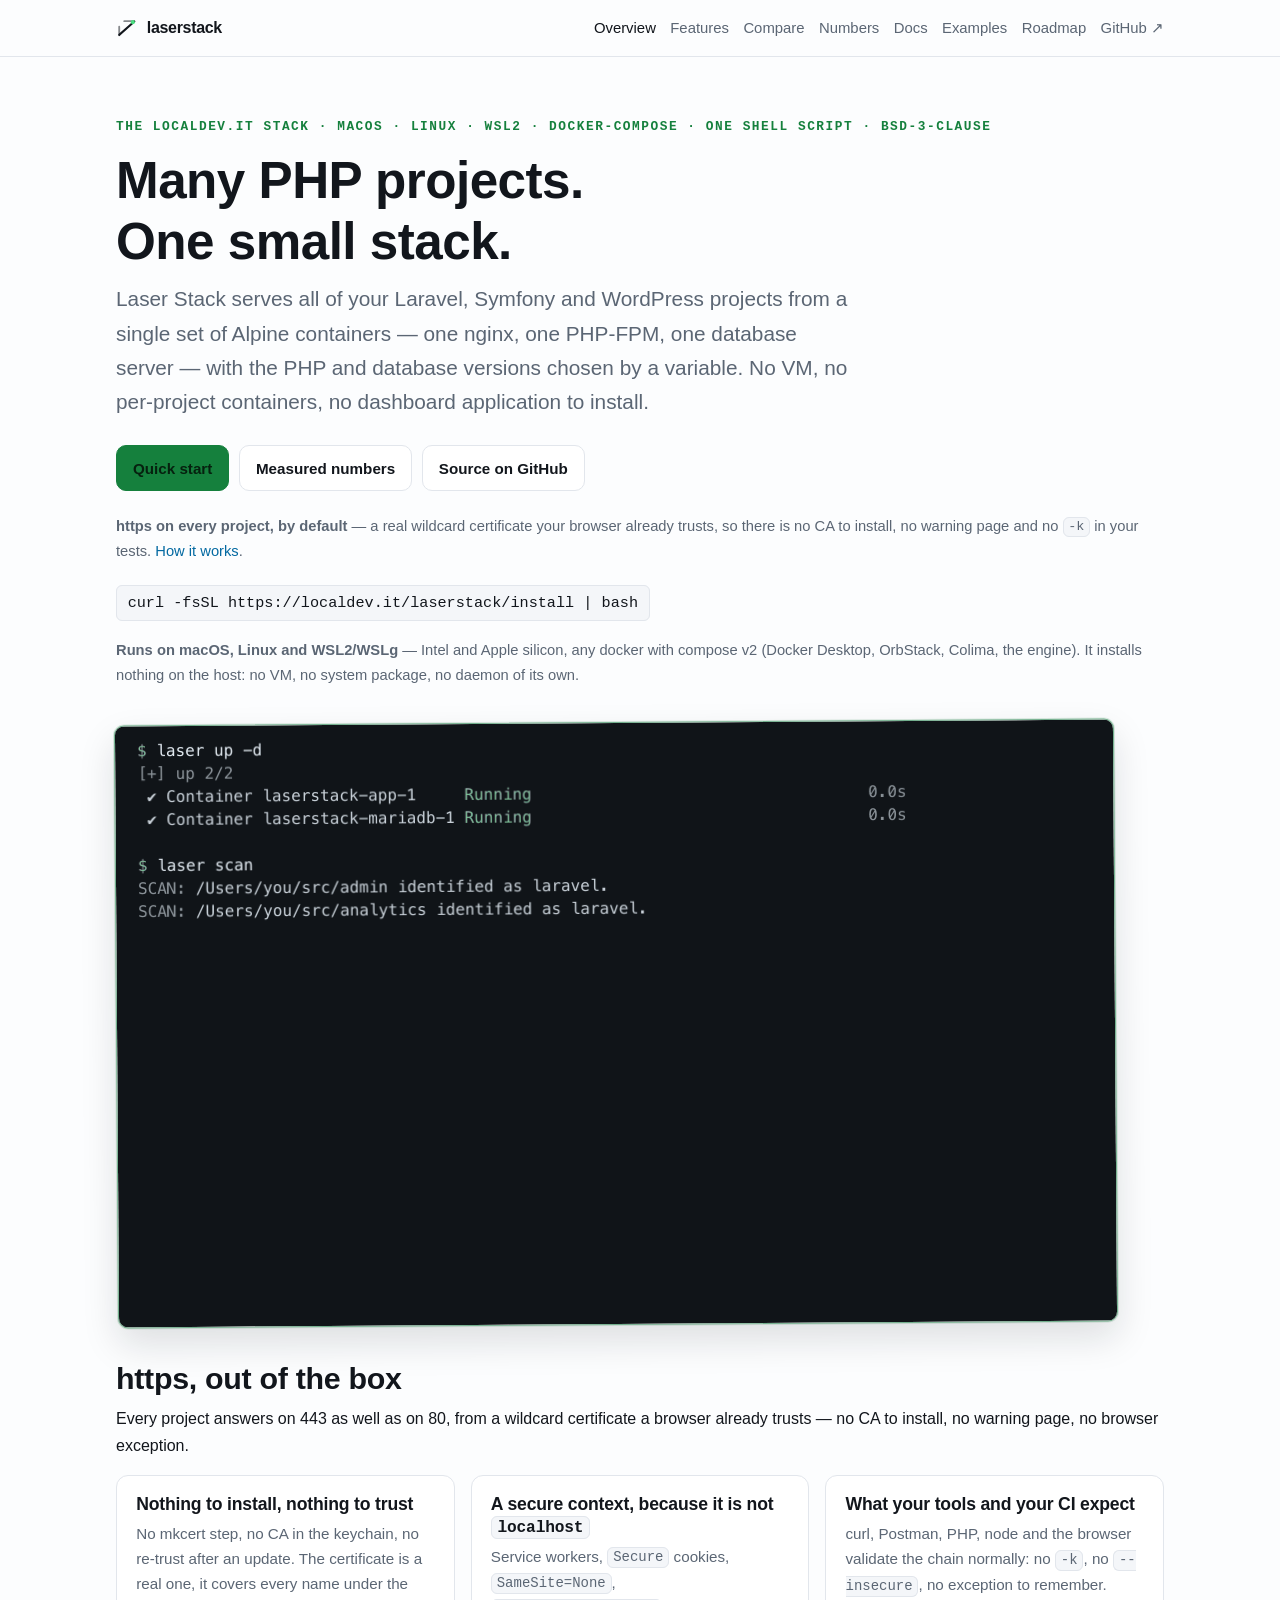
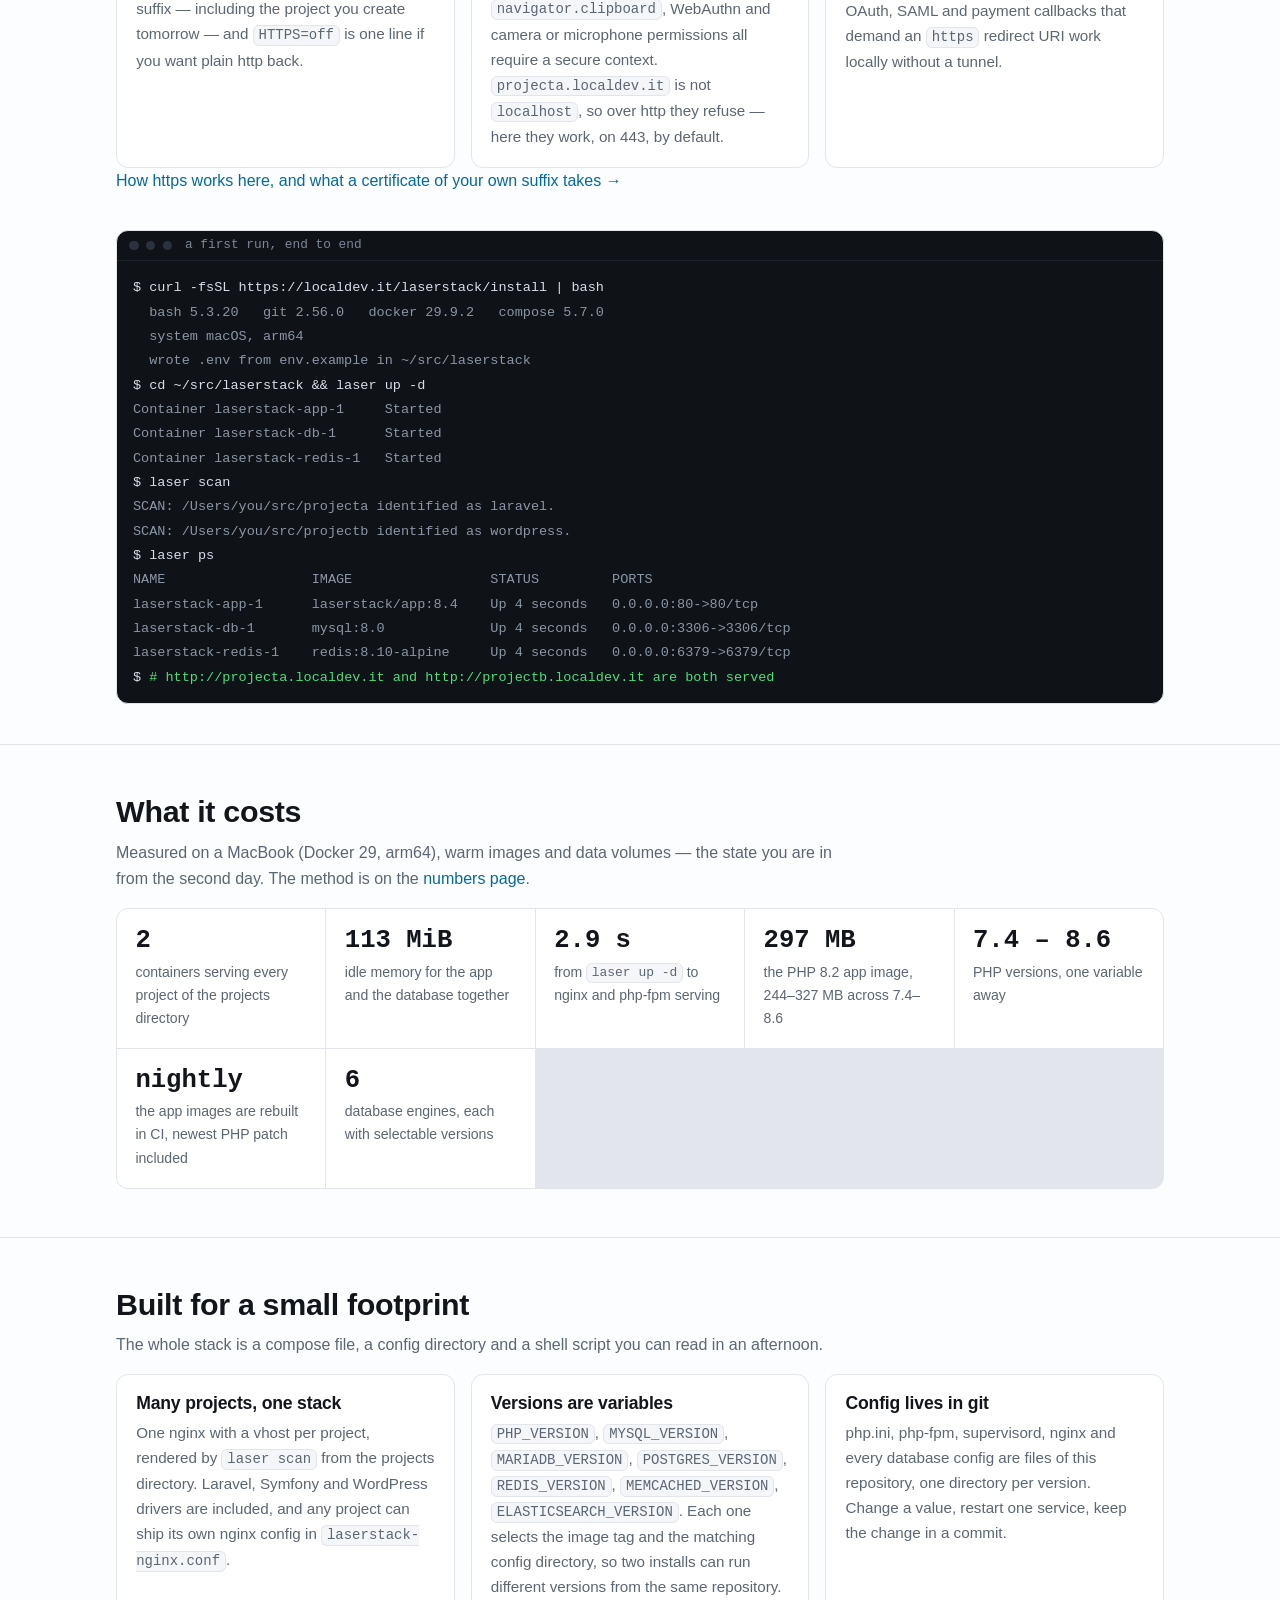
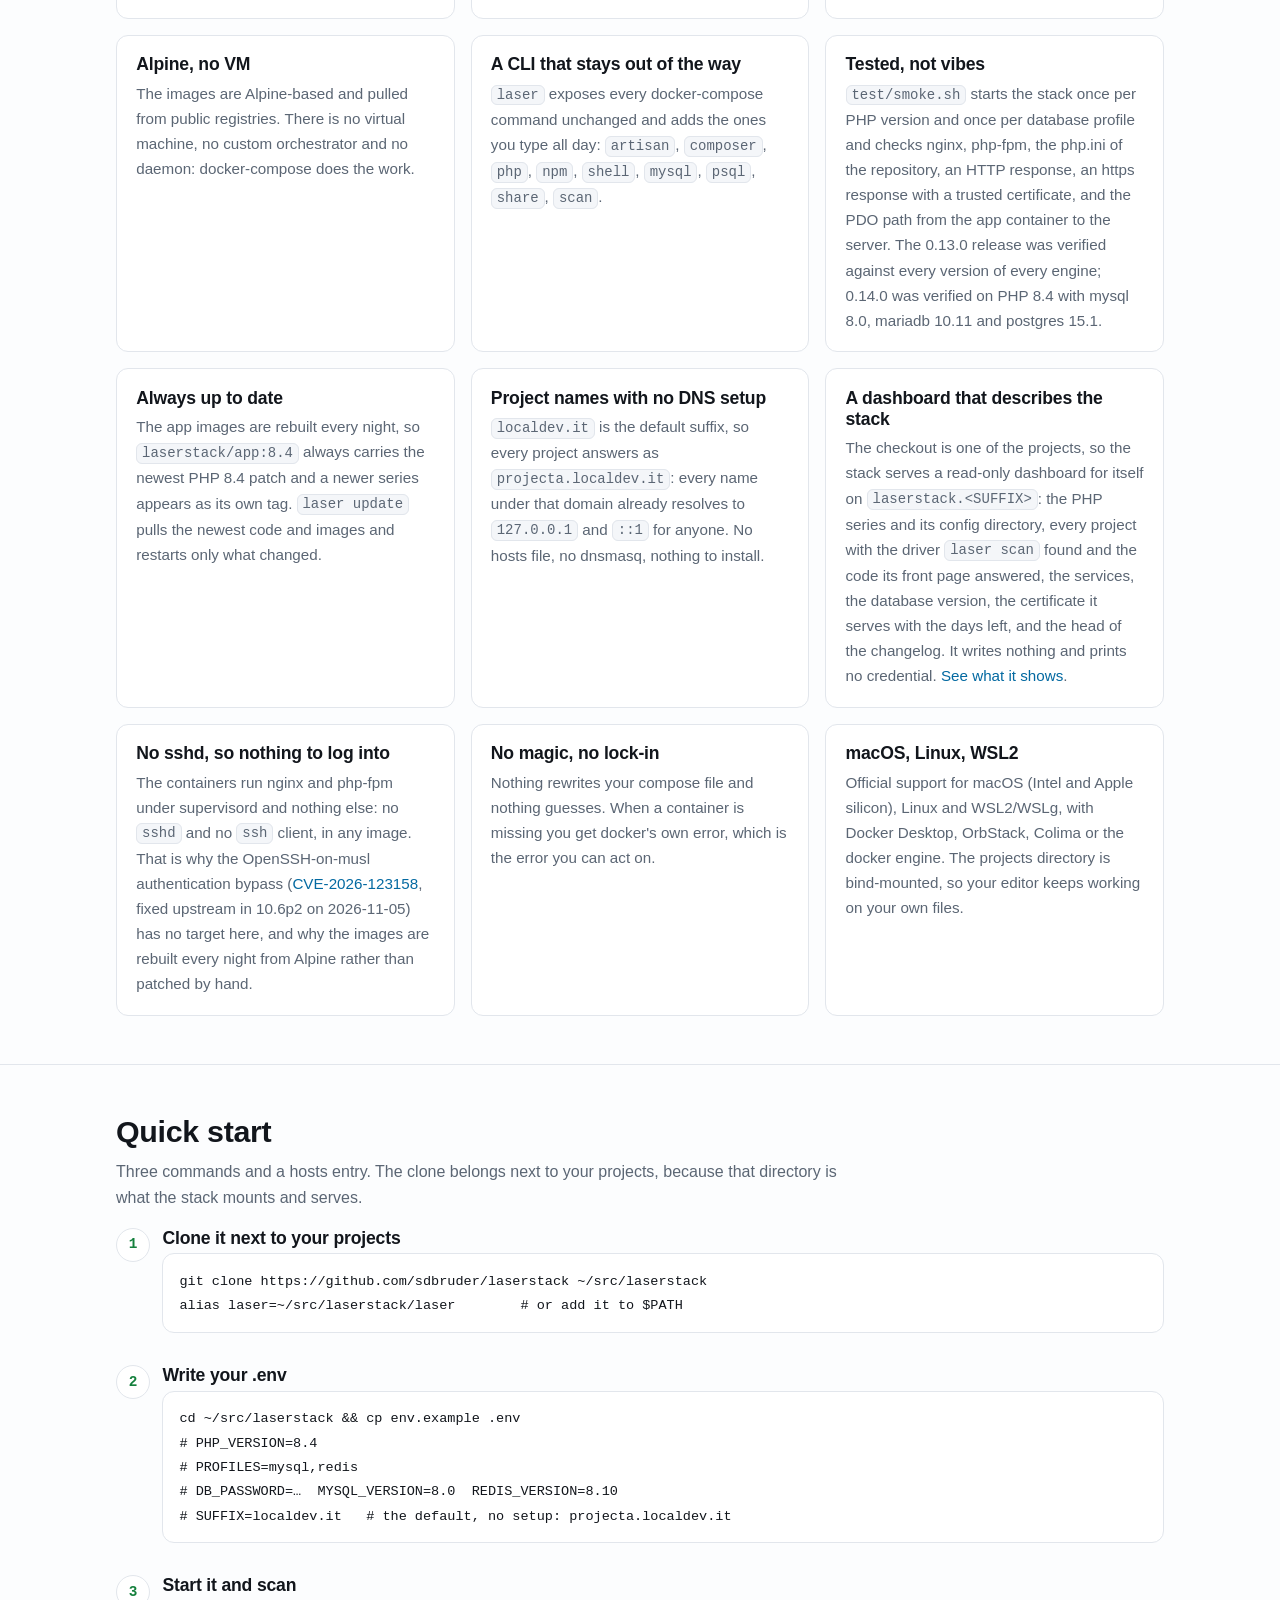
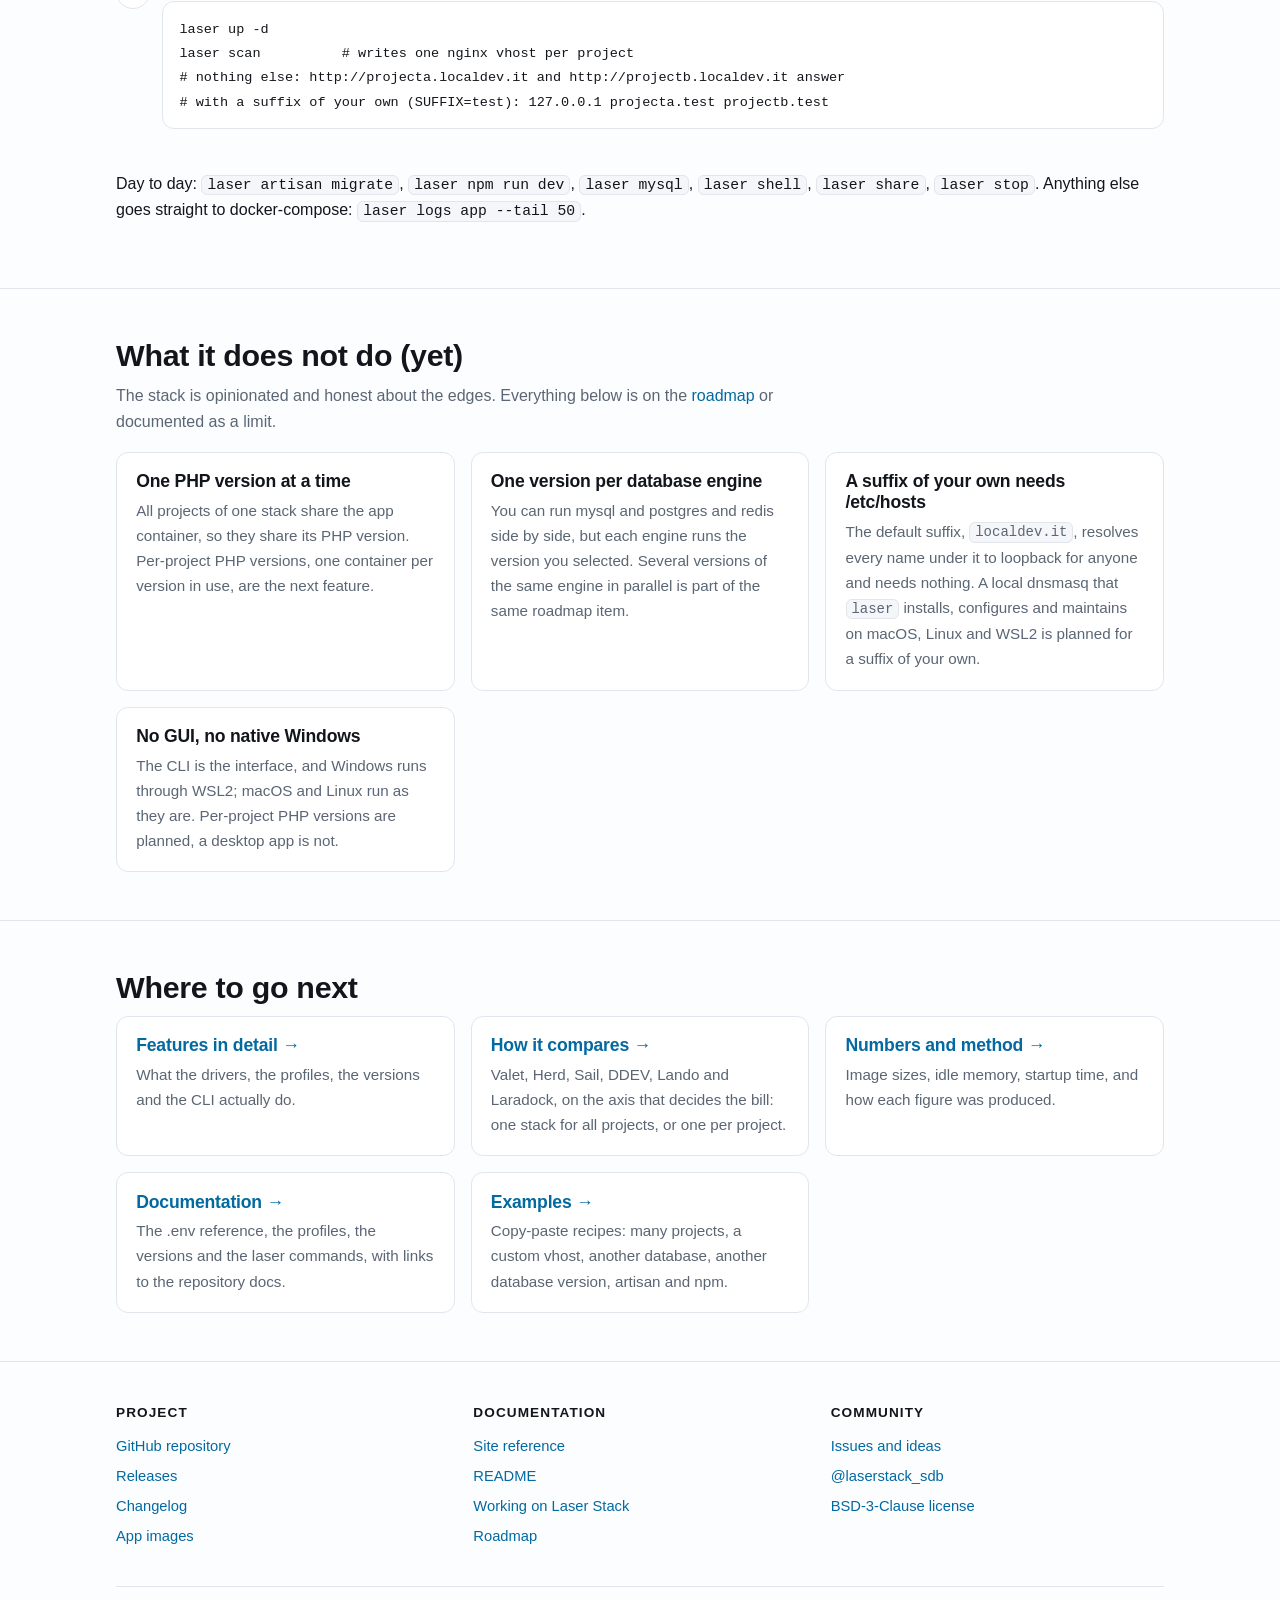
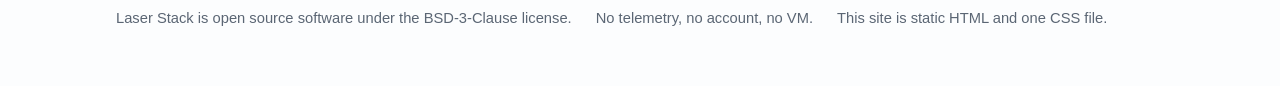
==== docs/index.html @ f35e941f "give the app images the memcached client, and test it The images for 7.4 through 8.5 install phpXX-p" ====
<!doctype html>
<html lang="en">
<head>
<meta charset="utf-8">
<meta name="viewport" content="width=device-width, initial-scale=1">
<title>Laser Stack — a lean local development stack for many PHP projects</title>
<meta name="description" content="Laser Stack runs many Laravel, Symfony or WordPress projects at once in a small set of Alpine containers: one nginx, one PHP-FPM, one database server. Pick the PHP and database versions with a variable.">
<link rel="canonical" href="https://localdev.it/laserstack/">
<meta property="og:type" content="website">
<meta property="og:site_name" content="Laser Stack">
<meta property="og:title" content="Laser Stack — a lean local development stack for many PHP projects">
<meta property="og:description" content="Many projects, one small set of containers. Alpine images, versions you select with a variable, config in git, no VM.">
<meta property="og:url" content="https://localdev.it/laserstack/">
<meta property="og:image" content="https://localdev.it/laserstack/og.png">
<meta name="twitter:card" content="summary_large_image">
<meta name="theme-color" content="#0a0c10">
<link rel="icon" href="data:image/svg+xml,%3Csvg xmlns='http://www.w3.org/2000/svg' viewBox='0 0 24 24'%3E%3Crect width='24' height='24' rx='5' fill='%230a0c10'/%3E%3Cpath d='M4 19 L20 5' stroke='%234ade80' stroke-width='2.4' stroke-linecap='round'/%3E%3C/svg%3E">
<link rel="stylesheet" href="style.css">
</head>
<body>
<header class="site"><div class="wrap">
  <a class="brand" href="./"><svg width="22" height="22" viewBox="0 0 24 24" fill="none" aria-hidden="true"><path d="M3.5 19.5 L20 5" stroke="currentColor" stroke-width="2.2" stroke-linecap="round"/><path d="M9 4.5h11M3.5 20v-9.5" stroke="currentColor" stroke-width="2" stroke-linecap="round" opacity=".5"/><circle cx="18.4" cy="5.6" r="2.2" fill="#4ade80"/></svg>laserstack</a>
  <nav class="site">
    <a href="./" aria-current="page">Overview</a><a href="features.html">Features</a><a href="compare.html">Compare</a><a href="benchmarks.html">Numbers</a><a href="docs.html">Docs</a><a href="examples.html">Examples</a><a href="roadmap.html">Roadmap</a><a href="https://github.com/sdbruder/laserstack">GitHub ↗</a>
  </nav>
</div></header>

<main>
<section class="hero"><div class="wrap">
  <p class="eyebrow">the localdev.it stack · macOS · Linux · WSL2 · docker-compose · one shell script · BSD-3-Clause</p>
  <h1>Many PHP projects.<br>One small stack.</h1>
  <p class="lede">Laser Stack serves all of your Laravel, Symfony and WordPress projects from a single set of Alpine containers — one nginx, one PHP-FPM, one database server — with the PHP and database versions chosen by a variable. No VM, no per-project containers, no dashboard application to install.</p>
  <div class="actions">
    <a class="btn primary" href="#quickstart">Quick start</a>
    <a class="btn" href="benchmarks.html">Measured numbers</a>
    <a class="btn" href="https://github.com/sdbruder/laserstack">Source on GitHub</a>
  </div>
  <p class="platforms"><strong>https on every project, by default</strong> — a real wildcard certificate your browser already trusts, so there is no CA to install, no warning page and no <code>-k</code> in your tests. <a href="features.html#https">How it works</a>.</p>
  <p class="install-line"><code>curl -fsSL https://localdev.it/laserstack/install | bash</code></p>
  <p class="platforms"><strong>Runs on macOS, Linux and WSL2/WSLg</strong> — Intel and Apple silicon, any docker with compose v2 (Docker Desktop, OrbStack, Colima, the engine). It installs nothing on the host: no VM, no system package, no daemon of its own.</p>

  <a class="shot-link" href="demo.gif" target="_blank" rel="noopener"><img class="shot" src="demo.gif" width="1000" height="602" alt="Terminal recording: laser up -d starts two containers, laser scan identifies every project of the projects directory, one project answers 200, and the same two containers serve them all"></a>

  <div style="margin-top:2.2rem">
    <h2>https, out of the box</h2>
    <p class="section-lede">Every project answers on 443 as well as on 80, from a wildcard certificate a browser already trusts — no CA to install, no warning page, no browser exception.</p>
    <div class="grid">
      <div class="card"><h3>Nothing to install, nothing to trust</h3><p>No mkcert step, no CA in the keychain, no re-trust after an update. The certificate is a real one, it covers every name under the suffix — including the project you create tomorrow — and <code>HTTPS=off</code> is one line if you want plain http back.</p></div>
      <div class="card"><h3>A secure context, because it is not <code>localhost</code></h3><p>Service workers, <code>Secure</code> cookies, <code>SameSite=None</code>, <code>navigator.clipboard</code>, WebAuthn and camera or microphone permissions all require a secure context. <code>projecta.localdev.it</code> is not <code>localhost</code>, so over http they refuse — here they work, on 443, by default.</p></div>
      <div class="card"><h3>What your tools and your CI expect</h3><p>curl, Postman, PHP, node and the browser validate the chain normally: no <code>-k</code>, no <code>--insecure</code>, no exception to remember. OAuth, SAML and payment callbacks that demand an <code>https</code> redirect URI work locally without a tunnel.</p></div>
    </div>
    <p class="section-lede"><a href="features.html#https">How https works here, and what a certificate of your own suffix takes →</a></p>
  </div>

  <div class="term" style="margin-top:2.2rem">
    <div class="bar"><i></i><i></i><i></i><span>a first run, end to end</span></div>
<pre><code>$ curl -fsSL https://localdev.it/laserstack/install | bash
<span class="out">  bash 5.3.20   git 2.56.0   docker 29.9.2   compose 5.7.0</span>
<span class="out">  system macOS, arm64</span>
<span class="out">  wrote .env from env.example in ~/src/laserstack</span>
$ cd ~/src/laserstack &amp;&amp; laser up -d
<span class="out">Container laserstack-app-1     Started</span>
<span class="out">Container laserstack-db-1      Started</span>
<span class="out">Container laserstack-redis-1   Started</span>
$ laser scan
<span class="out">SCAN: /Users/you/src/projecta identified as laravel.</span>
<span class="out">SCAN: /Users/you/src/projectb identified as wordpress.</span>
$ laser ps
<span class="out">NAME                  IMAGE                 STATUS         PORTS</span>
<span class="out">laserstack-app-1      laserstack/app:8.4    Up 4 seconds   0.0.0.0:80-&gt;80/tcp</span>
<span class="out">laserstack-db-1       mysql:8.0             Up 4 seconds   0.0.0.0:3306-&gt;3306/tcp</span>
<span class="out">laserstack-redis-1    redis:8.10-alpine     Up 4 seconds   0.0.0.0:6379-&gt;6379/tcp</span>
$ <span class="ok"># http://projecta.localdev.it and http://projectb.localdev.it are both served</span></code></pre>
  </div>
</div></section>


<section><div class="wrap">
  <h2>What it costs</h2>
  <p class="section-lede">Measured on a MacBook (Docker 29, arm64), warm images and data volumes — the state you are in from the second day. The method is on the <a href="benchmarks.html">numbers page</a>.</p>
  <div class="stats">
    <div class="stat"><b>2</b><span>containers serving every project of the projects directory</span></div>
    <div class="stat"><b>113 MiB</b><span>idle memory for the app and the database together</span></div>
    <div class="stat"><b>2.9 s</b><span>from <code>laser up -d</code> to nginx and php-fpm serving</span></div>
    <div class="stat"><b>297 MB</b><span>the PHP 8.2 app image, 244–327 MB across 7.4–8.6</span></div>
    <div class="stat"><b>7.4 – 8.6</b><span>PHP versions, one variable away</span></div>
    <div class="stat"><b>nightly</b><span>the app images are rebuilt in CI, newest PHP patch included</span></div>
    <div class="stat"><b>6</b><span>database engines, each with selectable versions</span></div>
  </div>
</div></section>

<section><div class="wrap">
  <h2>Built for a small footprint</h2>
  <p class="section-lede">The whole stack is a compose file, a config directory and a shell script you can read in an afternoon.</p>
  <div class="grid">
    <div class="card"><h3>Many projects, one stack</h3><p>One nginx with a vhost per project, rendered by <code>laser scan</code> from the projects directory. Laravel, Symfony and WordPress drivers are included, and any project can ship its own nginx config in <code>laserstack-nginx.conf</code>.</p></div>
    <div class="card"><h3>Versions are variables</h3><p><code>PHP_VERSION</code>, <code>MYSQL_VERSION</code>, <code>MARIADB_VERSION</code>, <code>POSTGRES_VERSION</code>, <code>REDIS_VERSION</code>, <code>MEMCACHED_VERSION</code>, <code>ELASTICSEARCH_VERSION</code>. Each one selects the image tag and the matching config directory, so two installs can run different versions from the same repository.</p></div>
    <div class="card"><h3>Config lives in git</h3><p>php.ini, php-fpm, supervisord, nginx and every database config are files of this repository, one directory per version. Change a value, restart one service, keep the change in a commit.</p></div>
    <div class="card"><h3>Alpine, no VM</h3><p>The images are Alpine-based and pulled from public registries. There is no virtual machine, no custom orchestrator and no daemon: docker-compose does the work.</p></div>
    <div class="card"><h3>A CLI that stays out of the way</h3><p><code>laser</code> exposes every docker-compose command unchanged and adds the ones you type all day: <code>artisan</code>, <code>composer</code>, <code>php</code>, <code>npm</code>, <code>shell</code>, <code>mysql</code>, <code>psql</code>, <code>share</code>, <code>scan</code>.</p></div>
    <div class="card"><h3>Tested, not vibes</h3><p><code>test/smoke.sh</code> starts the stack once per PHP version and once per database profile and checks nginx, php-fpm, the php.ini of the repository, an HTTP response, an https response with a trusted certificate, and the PDO path from the app container to the server. The 0.13.0 release was verified against every version of every engine; 0.14.0 was verified on PHP 8.4 with mysql 8.0, mariadb 10.11 and postgres 15.1.</p></div>
    <div class="card"><h3>Always up to date</h3><p>The app images are rebuilt every night, so <code>laserstack/app:8.4</code> always carries the newest PHP 8.4 patch and a newer series appears as its own tag. <code>laser update</code> pulls the newest code and images and restarts only what changed.</p></div>
    <div class="card"><h3>Project names with no DNS setup</h3><p><code>localdev.it</code> is the default suffix, so every project answers as <code>projecta.localdev.it</code>: every name under that domain already resolves to <code>127.0.0.1</code> and <code>::1</code> for anyone. No hosts file, no dnsmasq, nothing to install.</p></div>
    <div class="card"><h3>A dashboard that describes the stack</h3><p>The checkout is one of the projects, so the stack serves a read-only dashboard for itself on <code>laserstack.&lt;SUFFIX&gt;</code>: the PHP series and its config directory, every project with the driver <code>laser scan</code> found and the code its front page answered, the services, the database version, the certificate it serves with the days left, and the head of the changelog. It writes nothing and prints no credential. <a href="features.html#dashboard">See what it shows</a>.</p></div>
    <div class="card"><h3>No sshd, so nothing to log into</h3><p>The containers run nginx and php-fpm under supervisord and nothing else: no <code>sshd</code> and no <code>ssh</code> client, in any image. That is why the OpenSSH-on-musl authentication bypass (<a href="https://github.com/sdbruder/laserstack_app/blob/master/SECURITY-2026-11-openssh-musl.md">CVE-2026-123158</a>, fixed upstream in 10.6p2 on 2026-11-05) has no target here, and why the images are rebuilt every night from Alpine rather than patched by hand.</p></div>
    <div class="card"><h3>No magic, no lock-in</h3><p>Nothing rewrites your compose file and nothing guesses. When a container is missing you get docker's own error, which is the error you can act on.</p></div>
    <div class="card"><h3>macOS, Linux, WSL2</h3><p>Official support for macOS (Intel and Apple silicon), Linux and WSL2/WSLg, with Docker Desktop, OrbStack, Colima or the docker engine. The projects directory is bind-mounted, so your editor keeps working on your own files.</p></div>
  </div>
</div></section>

<section id="quickstart"><div class="wrap">
  <h2>Quick start</h2>
  <p class="section-lede">Three commands and a hosts entry. The clone belongs next to your projects, because that directory is what the stack mounts and serves.</p>
  <div class="steps">
    <div class="step"><div><h3>Clone it next to your projects</h3>
      <pre><code>git clone https://github.com/sdbruder/laserstack ~/src/laserstack
alias laser=~/src/laserstack/laser        <span class="out"># or add it to $PATH</span></code></pre></div></div>
    <div class="step"><div><h3>Write your .env</h3>
      <pre><code>cd ~/src/laserstack &amp;&amp; cp env.example .env
<span class="out"># PHP_VERSION=8.4</span>
<span class="out"># PROFILES=mysql,redis</span>
<span class="out"># DB_PASSWORD=…  MYSQL_VERSION=8.0  REDIS_VERSION=8.10</span>
<span class="out"># SUFFIX=localdev.it   # the default, no setup: projecta.localdev.it</span></code></pre></div></div>
    <div class="step"><div><h3>Start it and scan</h3>
      <pre><code>laser up -d
laser scan          <span class="out"># writes one nginx vhost per project</span>
<span class="out"># nothing else: http://projecta.localdev.it and http://projectb.localdev.it answer</span>
<span class="out"># with a suffix of your own (SUFFIX=test): 127.0.0.1 projecta.test projectb.test</span></code></pre></div></div>
  </div>
  <p style="margin-top:1.6rem">Day to day: <code>laser artisan migrate</code>, <code>laser npm run dev</code>, <code>laser mysql</code>, <code>laser shell</code>, <code>laser share</code>, <code>laser stop</code>. Anything else goes straight to docker-compose: <code>laser logs app --tail 50</code>.</p>
</div></section>

<section><div class="wrap">
  <h2>What it does not do (yet)</h2>
  <p class="section-lede">The stack is opinionated and honest about the edges. Everything below is on the <a href="roadmap.html">roadmap</a> or documented as a limit.</p>
  <div class="grid">
    <div class="card"><h3>One PHP version at a time</h3><p>All projects of one stack share the app container, so they share its PHP version. Per-project PHP versions, one container per version in use, are the next feature.</p></div>
    <div class="card"><h3>One version per database engine</h3><p>You can run mysql and postgres and redis side by side, but each engine runs the version you selected. Several versions of the same engine in parallel is part of the same roadmap item.</p></div>
    <div class="card"><h3>A suffix of your own needs /etc/hosts</h3><p>The default suffix, <code>localdev.it</code>, resolves every name under it to loopback for anyone and needs nothing. A local dnsmasq that <code>laser</code> installs, configures and maintains on macOS, Linux and WSL2 is planned for a suffix of your own.</p></div>
    <div class="card"><h3>No GUI, no native Windows</h3><p>The CLI is the interface, and Windows runs through WSL2; macOS and Linux run as they are. Per-project PHP versions are planned, a desktop app is not.</p></div>
  </div>
</div></section>

<section><div class="wrap">
  <h2>Where to go next</h2>
  <div class="grid">
    <div class="card"><h3><a href="features.html">Features in detail →</a></h3><p>What the drivers, the profiles, the versions and the CLI actually do.</p></div>
    <div class="card"><h3><a href="compare.html">How it compares →</a></h3><p>Valet, Herd, Sail, DDEV, Lando and Laradock, on the axis that decides the bill: one stack for all projects, or one per project.</p></div>
    <div class="card"><h3><a href="benchmarks.html">Numbers and method →</a></h3><p>Image sizes, idle memory, startup time, and how each figure was produced.</p></div>
    <div class="card"><h3><a href="docs.html">Documentation →</a></h3><p>The .env reference, the profiles, the versions and the laser commands, with links to the repository docs.</p></div>
    <div class="card"><h3><a href="examples.html">Examples →</a></h3><p>Copy-paste recipes: many projects, a custom vhost, another database, another database version, artisan and npm.</p></div>
  </div>
</div></section>
</main>

<footer class="site"><div class="wrap">
  <div class="cols">
    <div><h4>Project</h4><ul>
      <li><a href="https://github.com/sdbruder/laserstack">GitHub repository</a></li>
      <li><a href="https://github.com/sdbruder/laserstack/releases">Releases</a></li>
      <li><a href="https://github.com/sdbruder/laserstack/blob/master/CHANGELOG.md">Changelog</a></li>
      <li><a href="https://github.com/sdbruder/laserstack_app">App images</a></li>
    </ul></div>
    <div><h4>Documentation</h4><ul>
      <li><a href="docs.html">Site reference</a></li>
      <li><a href="https://github.com/sdbruder/laserstack/blob/master/README.md">README</a></li>
      <li><a href="https://github.com/sdbruder/laserstack/blob/master/CONTRIBUTING.md">Working on Laser Stack</a></li>
      <li><a href="roadmap.html">Roadmap</a></li>
    </ul></div>
    <div><h4>Community</h4><ul>
      <li><a href="https://github.com/sdbruder/laserstack/issues">Issues and ideas</a></li>
      <li><a href="https://twitter.com/laserstack_sdb">@laserstack_sdb</a></li>
      <li><a href="https://github.com/sdbruder/laserstack/blob/master/LICENSE.md">BSD-3-Clause license</a></li>
    </ul></div>
  </div>
  <div class="fine"><span>Laser Stack is open source software under the BSD-3-Clause license.</span><span>No telemetry, no account, no VM.</span><span>This site is static HTML and one CSS file.</span></div>
</div></footer>
</body>
</html>
---- docs/style.css ----
/* laserstack site: one file, no build step, no webfonts, no framework. */
:root {
  color-scheme: dark;
  --bg: #0a0c10;
  --panel: #10141a;
  --panel-2: #151a22;
  --line: #212832;
  --fg: #e9edf3;
  --muted: #949fae;
  --accent: #4ade80;
  --accent-2: #38bdf8;
  --warn: #fbbf24;
  --mono: ui-monospace, SFMono-Regular, "SF Mono", Menlo, Consolas, "Liberation Mono", monospace;
  --sans: -apple-system, BlinkMacSystemFont, "Segoe UI", Roboto, "Helvetica Neue", Arial, sans-serif;
  --radius: 12px;
  --maxw: 68rem;
}
@media (prefers-color-scheme: light) {
  :root {
    color-scheme: light;
    --bg: #fcfdfe;
    --panel: #ffffff;
    --panel-2: #f4f6f9;
    --line: #e2e6ec;
    --fg: #12161c;
    --muted: #5b6674;
    --accent: #15803d;
    --accent-2: #0369a1;
    --warn: #a16207;
  }
}
* { box-sizing: border-box; }
html { -webkit-text-size-adjust: 100%; }
body {
  margin: 0;
  background: var(--bg);
  color: var(--fg);
  font: 16px/1.65 var(--sans);
  text-rendering: optimizeLegibility;
}
.wrap { max-width: var(--maxw); margin: 0 auto; padding: 0 1.25rem; }
a { color: var(--accent-2); text-decoration: none; }
a:hover { text-decoration: underline; }
h1, h2, h3 { line-height: 1.2; margin: 0 0 .6rem; font-weight: 650; letter-spacing: -.01em; }
h1 { font-size: clamp(2rem, 5vw, 3.2rem); }
h2 { font-size: clamp(1.4rem, 3vw, 1.9rem); margin-top: 0; }
h3 { font-size: 1.1rem; }
p { margin: 0 0 1rem; }
code, kbd, pre { font-family: var(--mono); font-size: .92em; }
code { background: var(--panel-2); border: 1px solid var(--line); border-radius: 6px; padding: .1em .35em; }
pre {
  background: var(--panel); border: 1px solid var(--line); border-radius: var(--radius);
  padding: .9rem 1rem; overflow-x: auto; margin: 0 0 1rem;
}
pre code { background: none; border: 0; padding: 0; }
hr { border: 0; border-top: 1px solid var(--line); margin: 3rem 0; }

/* header */
header.site { position: sticky; top: 0; z-index: 10; background: color-mix(in srgb, var(--bg) 88%, transparent); backdrop-filter: blur(8px); border-bottom: 1px solid var(--line); }
header.site .wrap { display: flex; align-items: center; gap: 1rem; min-height: 3.5rem; }
.brand { display: flex; align-items: center; gap: .55rem; color: var(--fg); font-weight: 700; letter-spacing: -.02em; }
.brand:hover { text-decoration: none; }
.brand svg { display: block; }
nav.site { margin-left: auto; display: flex; flex-wrap: wrap; gap: .25rem .9rem; font-size: .93rem; }
nav.site a { color: var(--muted); }
nav.site a[aria-current="page"], nav.site a:hover { color: var(--fg); text-decoration: none; }

/* hero */
.hero { padding: 4rem 0 2.5rem; border-bottom: 1px solid var(--line); }
.hero .lede { font-size: clamp(1.05rem, 2.2vw, 1.3rem); color: var(--muted); max-width: 46rem; }
.eyebrow { font: 600 .8rem/1 var(--mono); letter-spacing: .12em; text-transform: uppercase; color: var(--accent); margin-bottom: 1rem; }
.platforms { color: var(--muted); font-size: .92rem; margin: 1.4rem 0 0; }
.install-line { margin: 1.6rem 0 0; }
.install-line code { font-size: .95rem; padding: .5em .7em; }
.actions { display: flex; flex-wrap: wrap; gap: .6rem; margin-top: 1.6rem; }
.btn { display: inline-block; padding: .6rem 1rem; border-radius: 10px; border: 1px solid var(--line); background: var(--panel); color: var(--fg); font-weight: 600; font-size: .95rem; }
.btn:hover { text-decoration: none; border-color: var(--muted); }
.btn.primary { background: var(--accent); border-color: var(--accent); color: #06210f; }
.btn.primary:hover { filter: brightness(1.06); }

/* sections */
section { padding: 3rem 0; border-bottom: 1px solid var(--line); }
section > .wrap > p.section-lede { color: var(--muted); max-width: 46rem; }

/* stat strip */
.stats { display: grid; grid-template-columns: repeat(auto-fit, minmax(11rem, 1fr)); gap: 1px; background: var(--line); border: 1px solid var(--line); border-radius: var(--radius); overflow: hidden; }
.stat { background: var(--panel); padding: 1.1rem 1.15rem; }
.stat b { display: block; font: 700 1.6rem/1.1 var(--mono); color: var(--fg); }
.stat span { display: block; color: var(--muted); font-size: .88rem; margin-top: .35rem; }

/* cards */
.grid { display: grid; grid-template-columns: repeat(auto-fit, minmax(17rem, 1fr)); gap: 1rem; }
.card { background: var(--panel); border: 1px solid var(--line); border-radius: var(--radius); padding: 1.15rem 1.2rem; }
.card h3 { margin-bottom: .35rem; }
.card p { color: var(--muted); margin: 0; font-size: .95rem; }
.card p + p { margin-top: .6rem; }

/* tables */
table { width: 100%; border-collapse: collapse; margin: 0 0 1rem; font-size: .93rem; }
th, td { text-align: left; padding: .55rem .6rem; border-bottom: 1px solid var(--line); vertical-align: top; }
th { color: var(--muted); font-weight: 600; font-size: .82rem; text-transform: uppercase; letter-spacing: .06em; }
tbody tr:last-child td { border-bottom: 0; }
.table-scroll { overflow-x: auto; border: 1px solid var(--line); border-radius: var(--radius); background: var(--panel); }
.table-scroll table { margin: 0; }
.table-scroll th:first-child, .table-scroll td:first-child { padding-left: 1rem; }
.table-scroll th:last-child, .table-scroll td:last-child { padding-right: 1rem; }

/* terminal block */
.term { background: #07090c; border: 1px solid var(--line); border-radius: var(--radius); overflow: hidden; }
@media (prefers-color-scheme: light) { .term { background: #0f1216; } }
.term .bar { display: flex; align-items: center; gap: .45rem; padding: .5rem .75rem; border-bottom: 1px solid #1c222b; }
.term .bar i { width: .6rem; height: .6rem; border-radius: 50%; background: #2a323d; display: block; }
.term .bar span { margin-left: .35rem; color: #7d8796; font: 500 .8rem/1 var(--mono); }
.term pre { margin: 0; border: 0; border-radius: 0; background: none; color: #d7dee8; }
.term .out { color: #8b96a6; }
.term .ok { color: #4ade80; }
.copy { margin-left: auto; background: #151a22; color: #9aa5b4; border: 1px solid #232a34; border-radius: 7px; padding: .2rem .5rem; font: 500 .78rem/1 var(--mono); cursor: pointer; }
.copy:hover { color: #e9edf3; }

/* steps */
.steps { counter-reset: step; display: grid; gap: 1rem; }
.step { display: grid; grid-template-columns: 2rem 1fr; gap: .9rem; }
.step::before { counter-increment: step; content: counter(step); display: grid; place-items: center; width: 2rem; height: 2rem; border-radius: 50%; border: 1px solid var(--line); background: var(--panel); color: var(--accent); font: 600 .9rem/1 var(--mono); }
.step h3 { margin: 0 0 .3rem; }
.step p { color: var(--muted); margin: 0; }

/* prose pages (docs, examples, roadmap) */
.prose { max-width: 48rem; }
.prose h2 { margin-top: 2.6rem; }
.prose h3 { margin-top: 1.8rem; }
.prose ul, .prose ol { margin: 0 0 1rem; padding-left: 1.2rem; color: var(--muted); }
.prose li { margin-bottom: .4rem; }
.prose li strong, .prose p strong { color: var(--fg); }
.note { border-left: 3px solid var(--warn); background: var(--panel); padding: .8rem 1rem; border-radius: 0 var(--radius) var(--radius) 0; margin: 0 0 1rem; color: var(--muted); }
.note strong { color: var(--fg); }
.pill { display: inline-block; font: 600 .75rem/1 var(--mono); padding: .28rem .5rem; border-radius: 999px; border: 1px solid var(--line); background: var(--panel-2); color: var(--muted); }
.pill.now { color: var(--accent); border-color: color-mix(in srgb, var(--accent) 40%, var(--line)); }
.pill.next { color: var(--accent-2); border-color: color-mix(in srgb, var(--accent-2) 40%, var(--line)); }

/* footer */
footer.site { padding: 2.5rem 0 3.5rem; color: var(--muted); font-size: .92rem; }
footer.site .cols { display: grid; grid-template-columns: repeat(auto-fit, minmax(12rem, 1fr)); gap: 1.5rem; margin-bottom: 2rem; }
footer.site h4 { color: var(--fg); font-size: .85rem; text-transform: uppercase; letter-spacing: .08em; margin: 0 0 .6rem; }
footer.site ul { list-style: none; margin: 0; padding: 0; }
footer.site li { margin-bottom: .35rem; }
footer.site .fine { border-top: 1px solid var(--line); padding-top: 1.2rem; display: flex; flex-wrap: wrap; gap: .5rem 1.5rem; }
@media (max-width: 640px) { .hero { padding-top: 3rem; } }

/* screenshots and recordings: a slight tilt, a deep shadow, and an edge in the
   accent colour, so a dark image does not dissolve into the dark page. The
   pointer straightens it and brightens the edge. */
.shot-link { display: block; margin: 2.2rem 0 0; }
.shot, .shot-link img {
  display: block; width: 100%; max-width: 62.5rem; height: auto;
  border: 1px solid color-mix(in srgb, var(--accent) 55%, var(--line));
  border-radius: 10px; background: var(--panel);
  box-shadow: 0 22px 55px rgba(0, 0, 0, .45), 0 0 0 1px color-mix(in srgb, var(--accent) 14%, transparent);
  transform: rotate(-.4deg);
  transition: transform .35s ease, border-color .35s ease, box-shadow .35s ease;
}
.shot:hover, .shot-link:hover img {
  transform: rotate(0) scale(1.01);
  border-color: color-mix(in srgb, var(--accent) 85%, var(--line));
  box-shadow: 0 30px 75px rgba(0, 0, 0, .55), 0 0 0 1px color-mix(in srgb, var(--accent) 30%, transparent);
}
@media (prefers-color-scheme: light) {
  .shot, .shot-link img { box-shadow: 0 16px 36px rgba(18, 22, 28, .13), 0 0 0 1px color-mix(in srgb, var(--accent) 14%, transparent); }
}
@media (prefers-reduced-motion: reduce) {
  .shot, .shot-link img { transform: none; transition: none; }
}
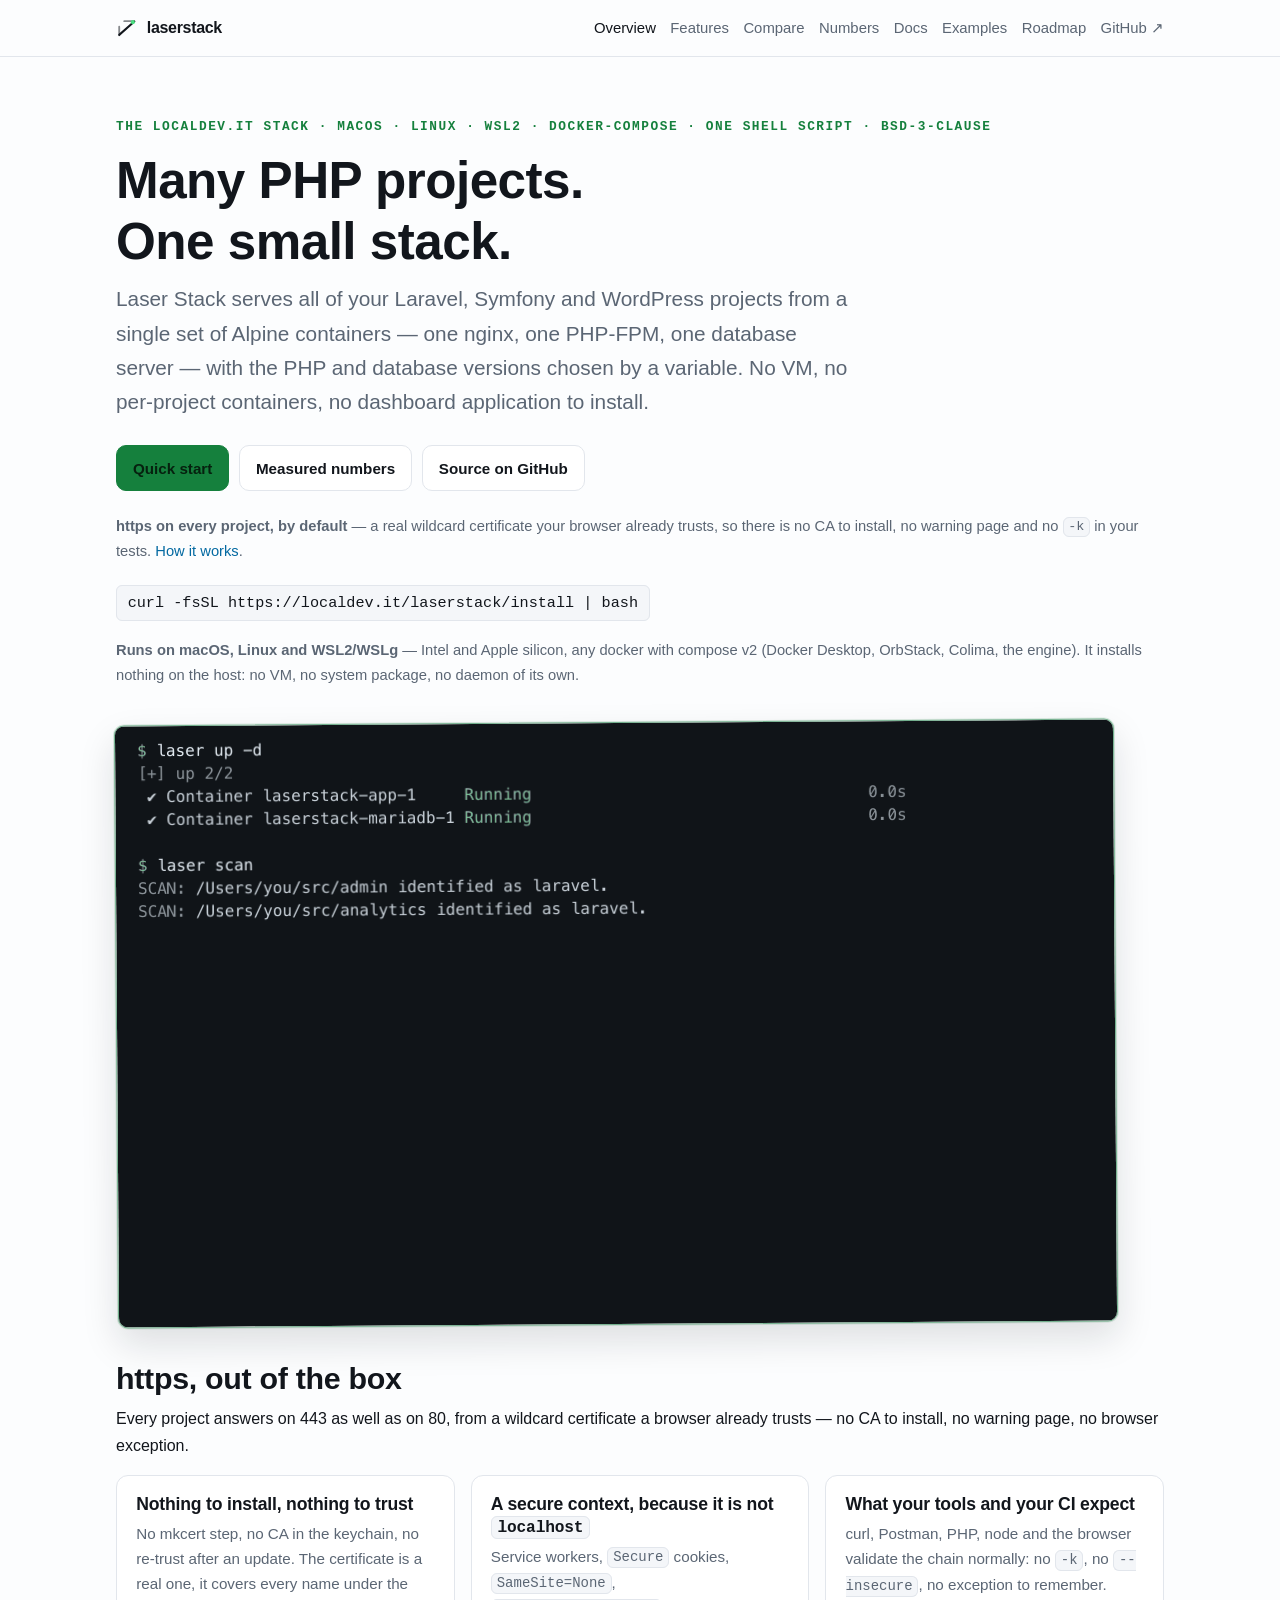
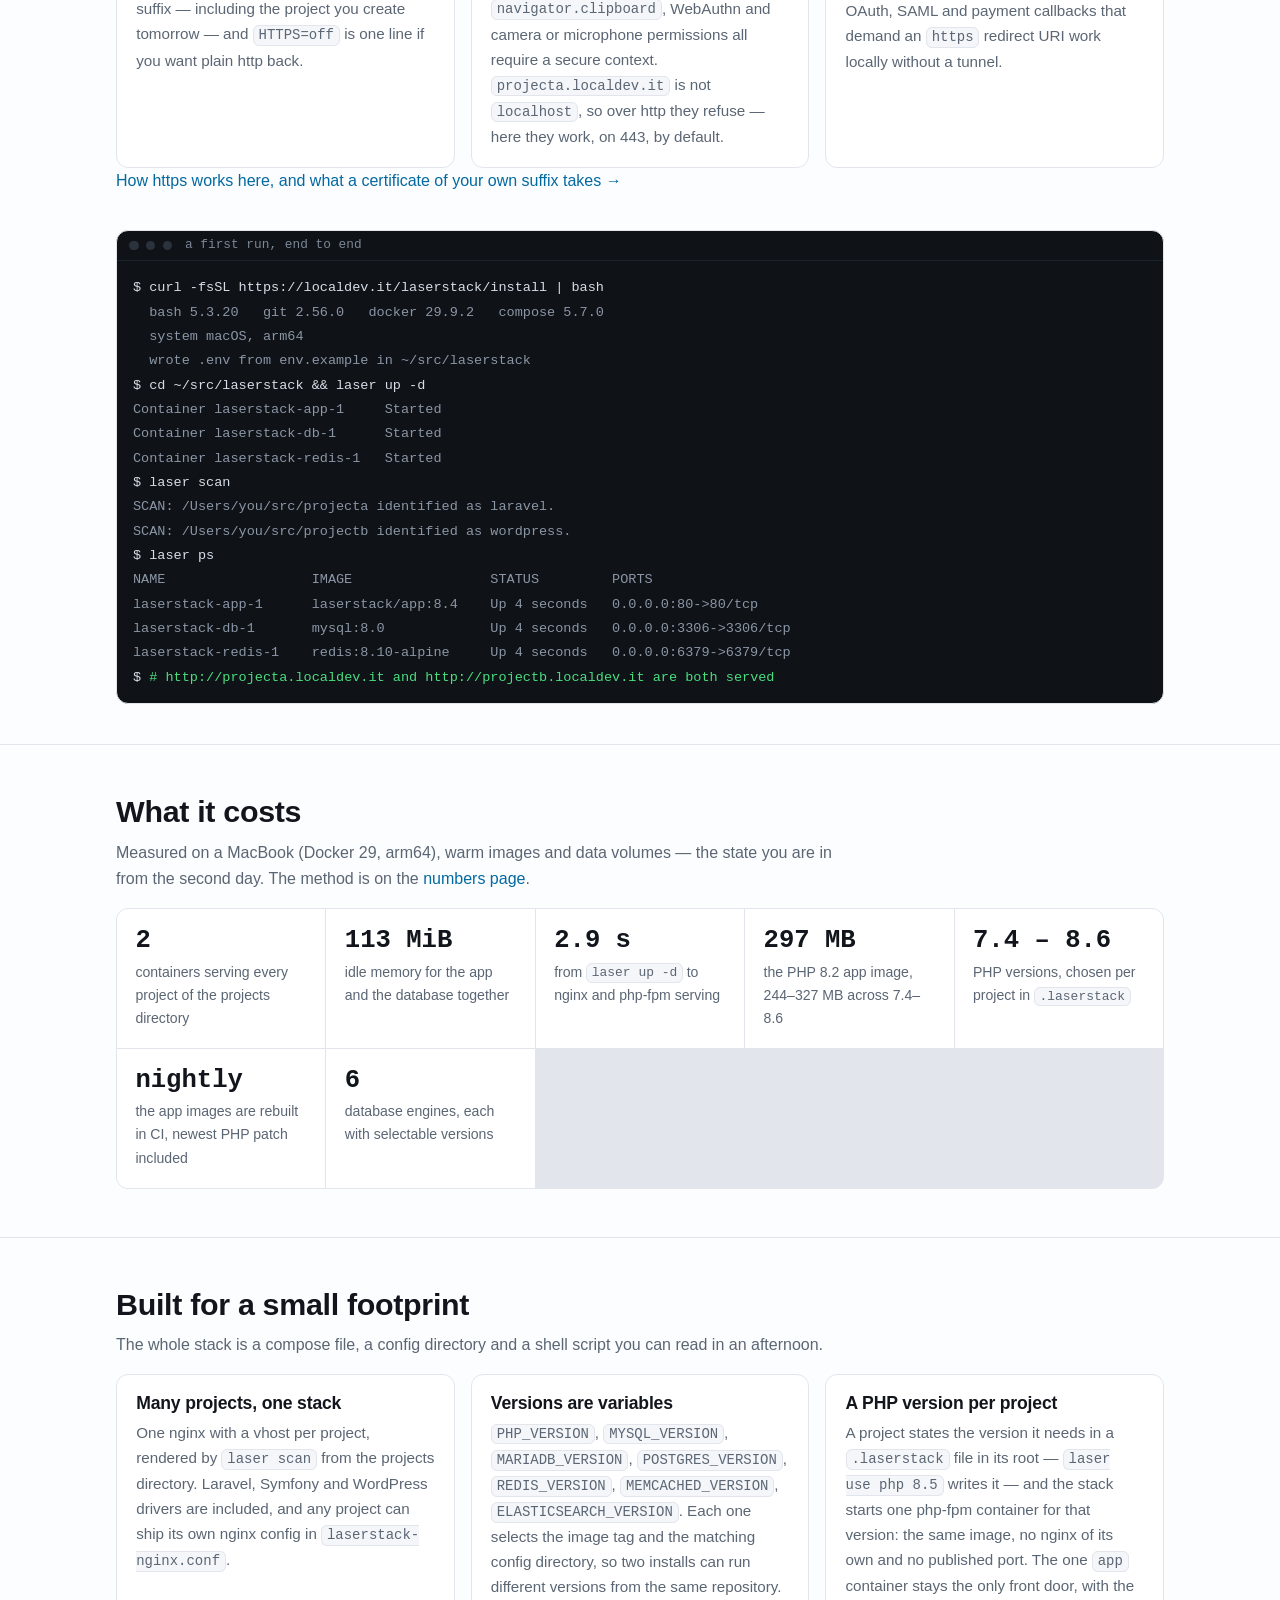
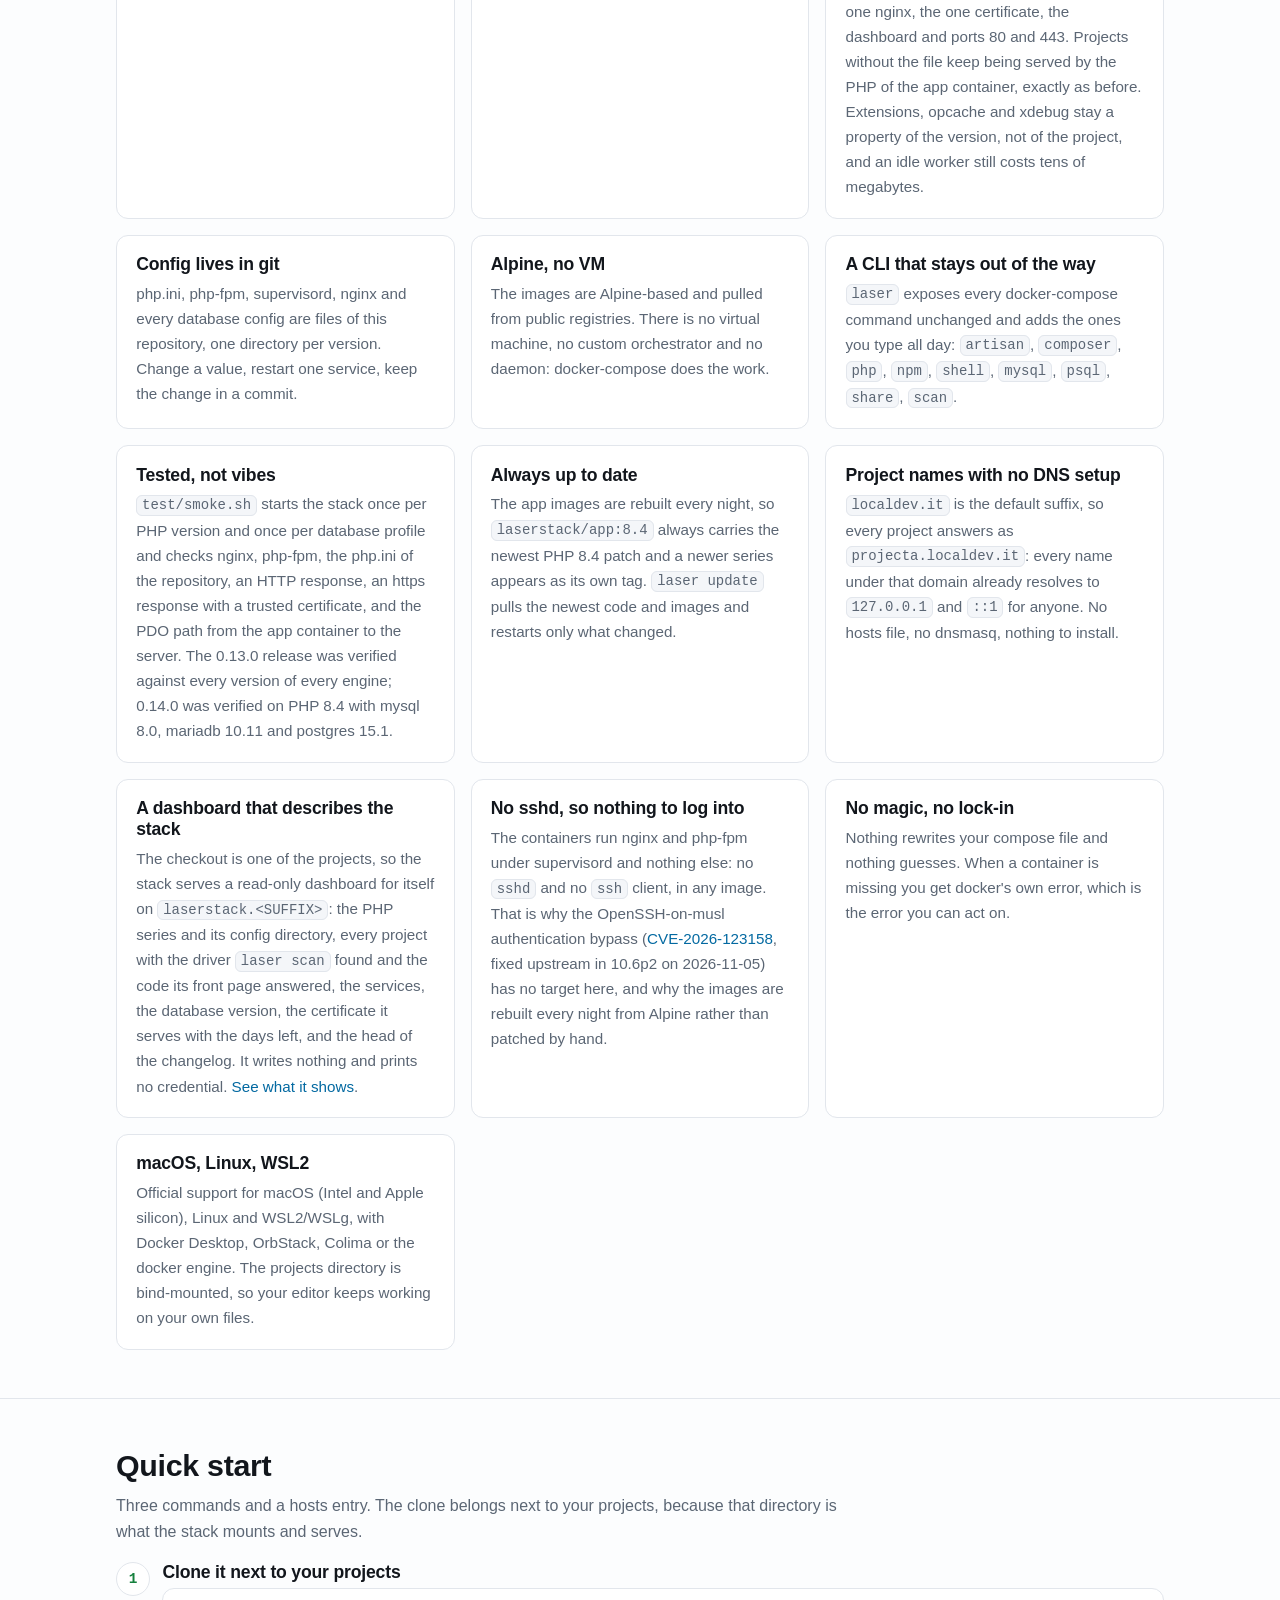
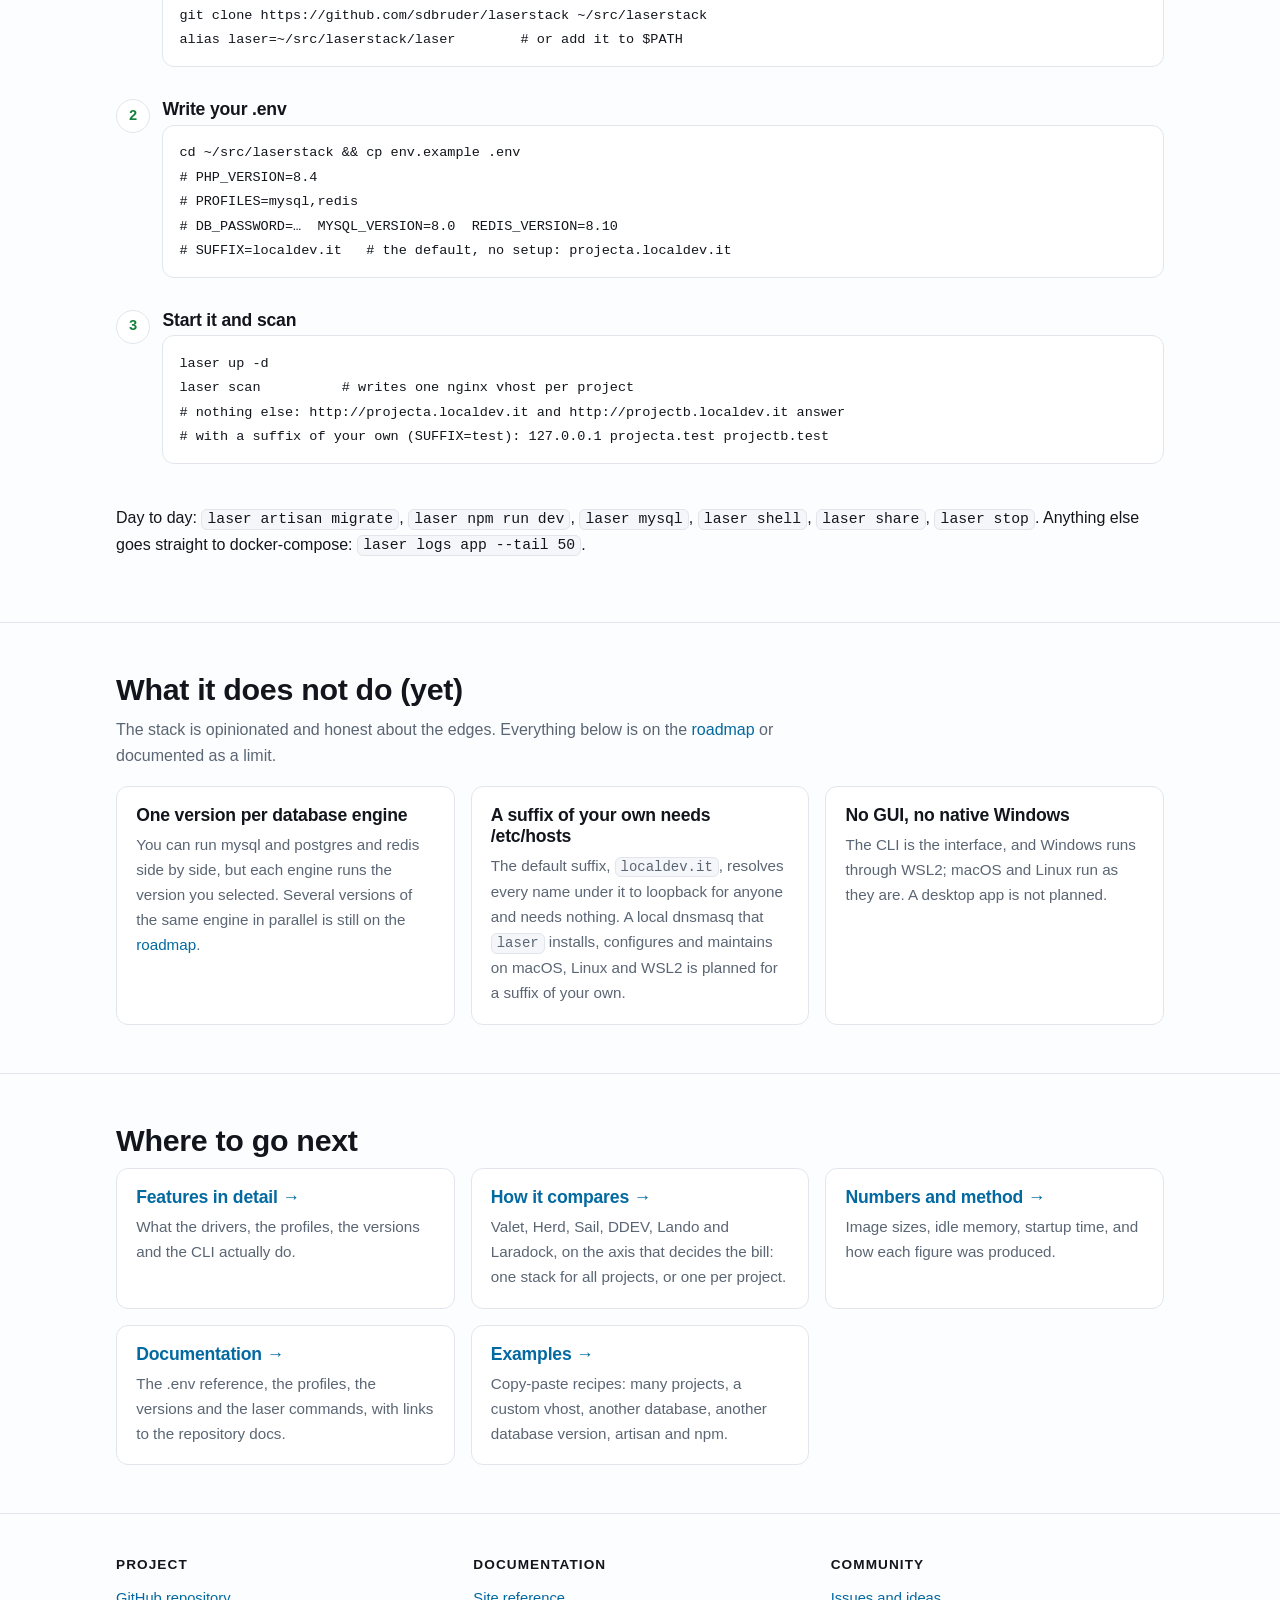
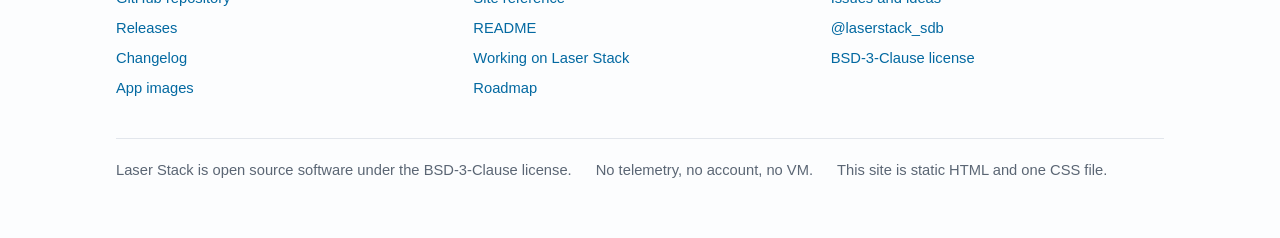
==== commit 69670ffe: "add per-project PHP versions A project states the version it needs in a .laserstack file (PHP_VERSIO" ====
--- a/docs/index.html
+++ b/docs/index.html
@@ -83,7 +83,7 @@
     <div class="stat"><b>113 MiB</b><span>idle memory for the app and the database together</span></div>
     <div class="stat"><b>2.9 s</b><span>from <code>laser up -d</code> to nginx and php-fpm serving</span></div>
     <div class="stat"><b>297 MB</b><span>the PHP 8.2 app image, 244–327 MB across 7.4–8.6</span></div>
-    <div class="stat"><b>7.4 – 8.6</b><span>PHP versions, one variable away</span></div>
+    <div class="stat"><b>7.4 – 8.6</b><span>PHP versions, chosen per project in <code>.laserstack</code></span></div>
     <div class="stat"><b>nightly</b><span>the app images are rebuilt in CI, newest PHP patch included</span></div>
     <div class="stat"><b>6</b><span>database engines, each with selectable versions</span></div>
   </div>
@@ -95,6 +95,7 @@
   <div class="grid">
     <div class="card"><h3>Many projects, one stack</h3><p>One nginx with a vhost per project, rendered by <code>laser scan</code> from the projects directory. Laravel, Symfony and WordPress drivers are included, and any project can ship its own nginx config in <code>laserstack-nginx.conf</code>.</p></div>
     <div class="card"><h3>Versions are variables</h3><p><code>PHP_VERSION</code>, <code>MYSQL_VERSION</code>, <code>MARIADB_VERSION</code>, <code>POSTGRES_VERSION</code>, <code>REDIS_VERSION</code>, <code>MEMCACHED_VERSION</code>, <code>ELASTICSEARCH_VERSION</code>. Each one selects the image tag and the matching config directory, so two installs can run different versions from the same repository.</p></div>
+    <div class="card"><h3>A PHP version per project</h3><p>A project states the version it needs in a <code>.laserstack</code> file in its root — <code>laser use php 8.5</code> writes it — and the stack starts one php-fpm container for that version: the same image, no nginx of its own and no published port. The one <code>app</code> container stays the only front door, with the one nginx, the one certificate, the dashboard and ports 80 and 443. Projects without the file keep being served by the PHP of the app container, exactly as before. Extensions, opcache and xdebug stay a property of the version, not of the project, and an idle worker still costs tens of megabytes.</p></div>
     <div class="card"><h3>Config lives in git</h3><p>php.ini, php-fpm, supervisord, nginx and every database config are files of this repository, one directory per version. Change a value, restart one service, keep the change in a commit.</p></div>
     <div class="card"><h3>Alpine, no VM</h3><p>The images are Alpine-based and pulled from public registries. There is no virtual machine, no custom orchestrator and no daemon: docker-compose does the work.</p></div>
     <div class="card"><h3>A CLI that stays out of the way</h3><p><code>laser</code> exposes every docker-compose command unchanged and adds the ones you type all day: <code>artisan</code>, <code>composer</code>, <code>php</code>, <code>npm</code>, <code>shell</code>, <code>mysql</code>, <code>psql</code>, <code>share</code>, <code>scan</code>.</p></div>
@@ -134,10 +135,9 @@
   <h2>What it does not do (yet)</h2>
   <p class="section-lede">The stack is opinionated and honest about the edges. Everything below is on the <a href="roadmap.html">roadmap</a> or documented as a limit.</p>
   <div class="grid">
-    <div class="card"><h3>One PHP version at a time</h3><p>All projects of one stack share the app container, so they share its PHP version. Per-project PHP versions, one container per version in use, are the next feature.</p></div>
-    <div class="card"><h3>One version per database engine</h3><p>You can run mysql and postgres and redis side by side, but each engine runs the version you selected. Several versions of the same engine in parallel is part of the same roadmap item.</p></div>
+    <div class="card"><h3>One version per database engine</h3><p>You can run mysql and postgres and redis side by side, but each engine runs the version you selected. Several versions of the same engine in parallel is still on the <a href="roadmap.html">roadmap</a>.</p></div>
     <div class="card"><h3>A suffix of your own needs /etc/hosts</h3><p>The default suffix, <code>localdev.it</code>, resolves every name under it to loopback for anyone and needs nothing. A local dnsmasq that <code>laser</code> installs, configures and maintains on macOS, Linux and WSL2 is planned for a suffix of your own.</p></div>
-    <div class="card"><h3>No GUI, no native Windows</h3><p>The CLI is the interface, and Windows runs through WSL2; macOS and Linux run as they are. Per-project PHP versions are planned, a desktop app is not.</p></div>
+    <div class="card"><h3>No GUI, no native Windows</h3><p>The CLI is the interface, and Windows runs through WSL2; macOS and Linux run as they are. A desktop app is not planned.</p></div>
   </div>
 </div></section>
 
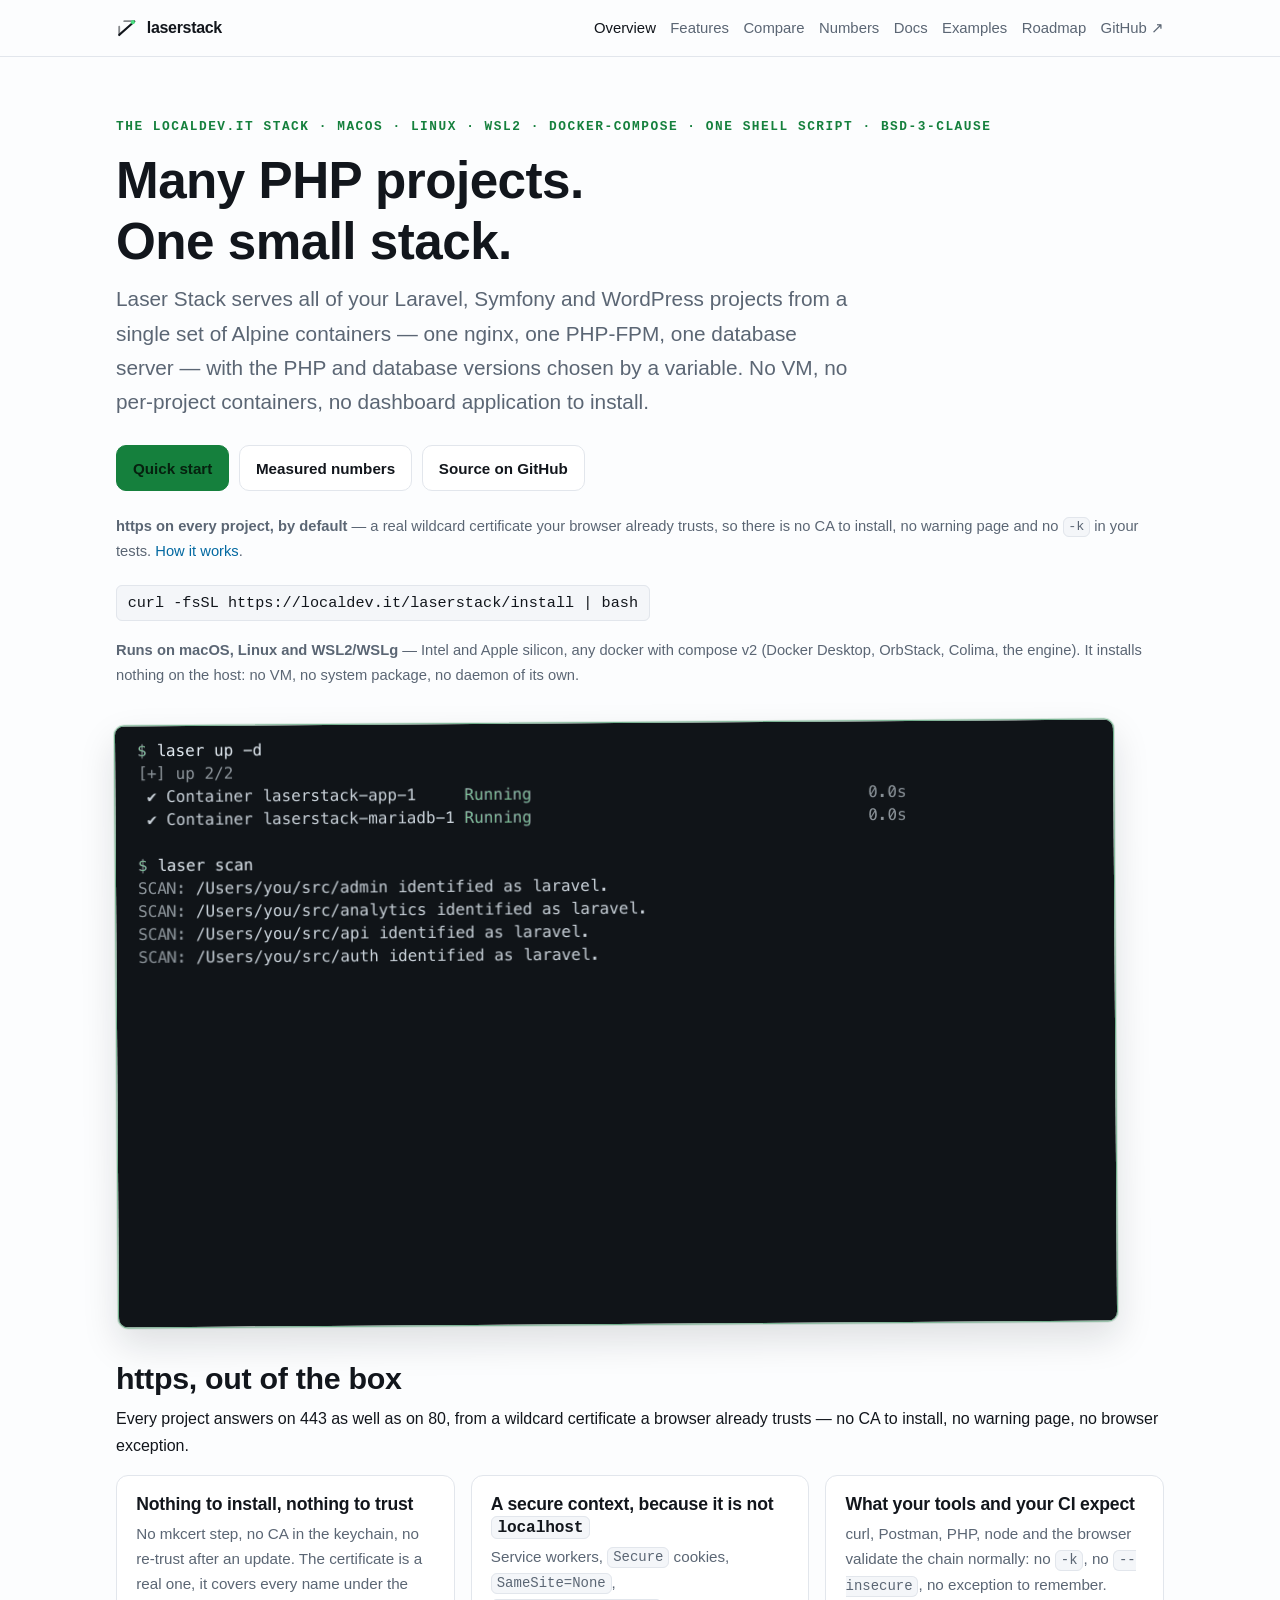
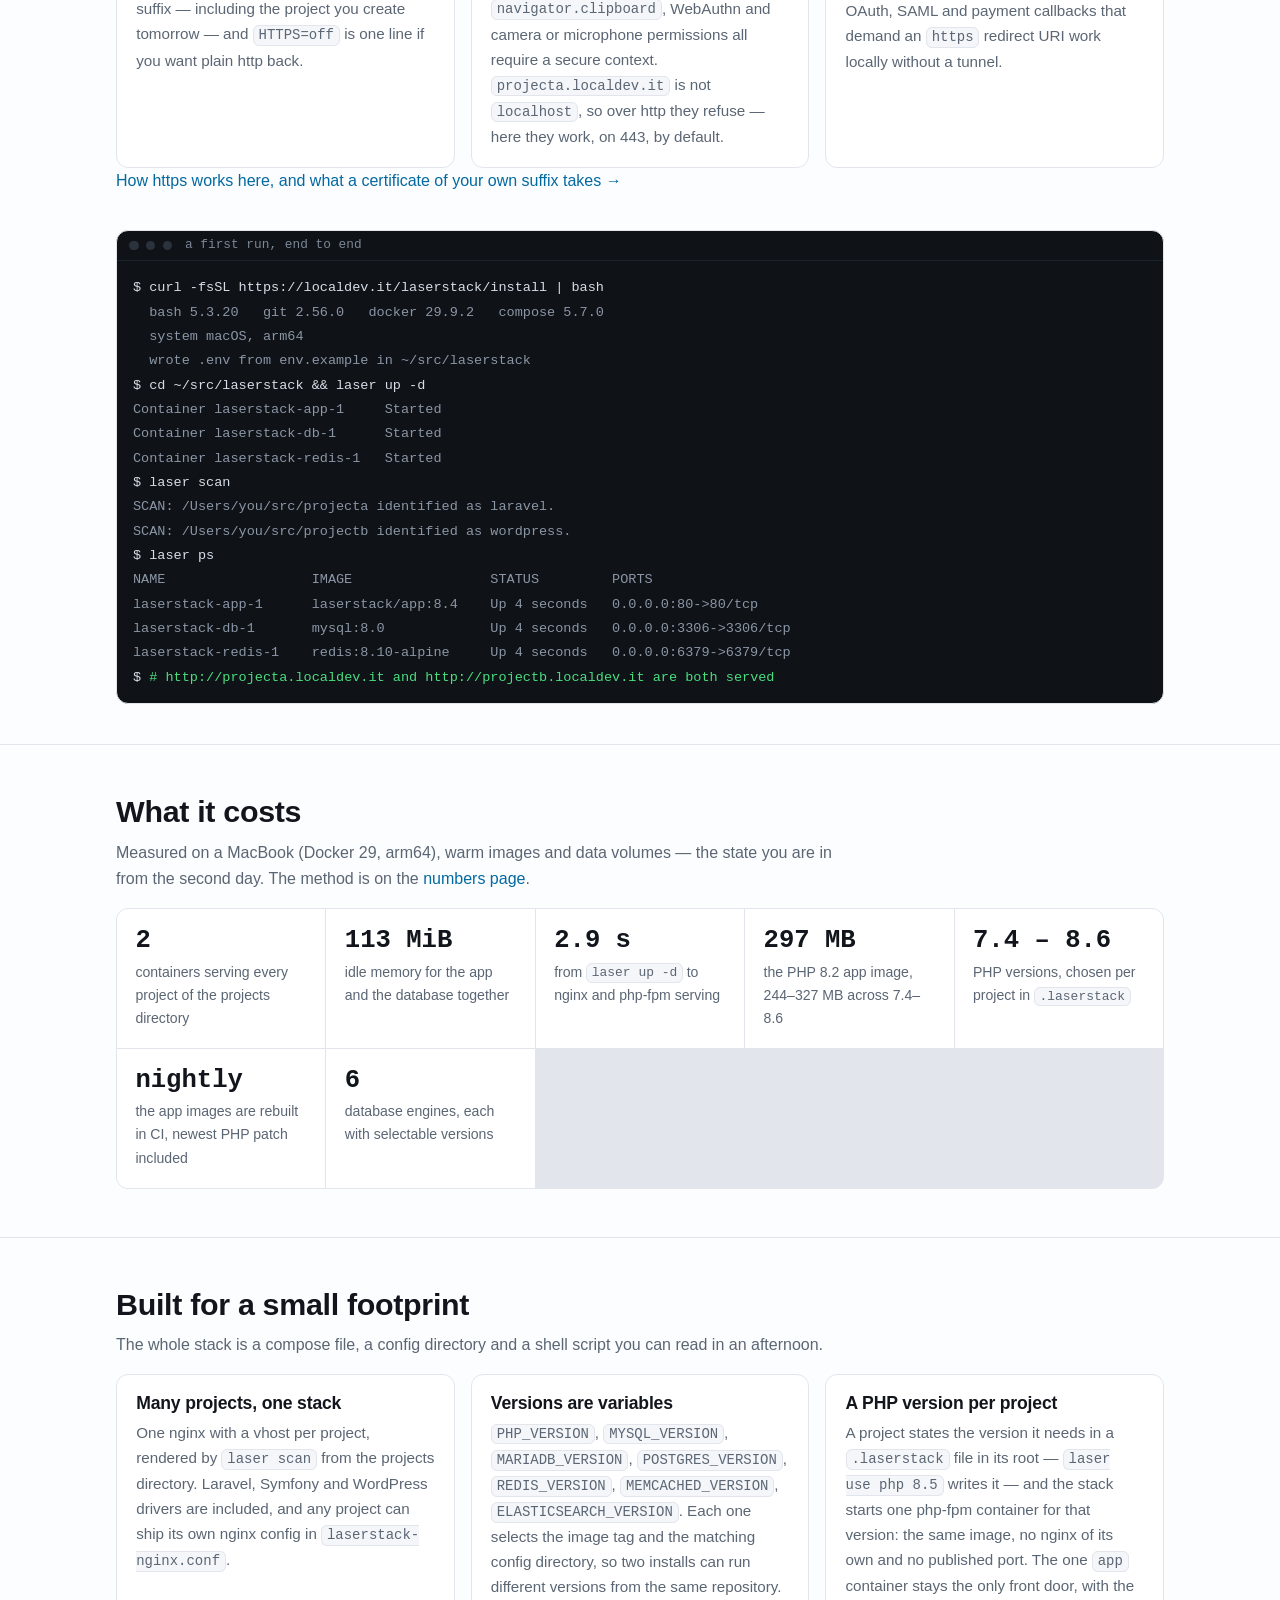
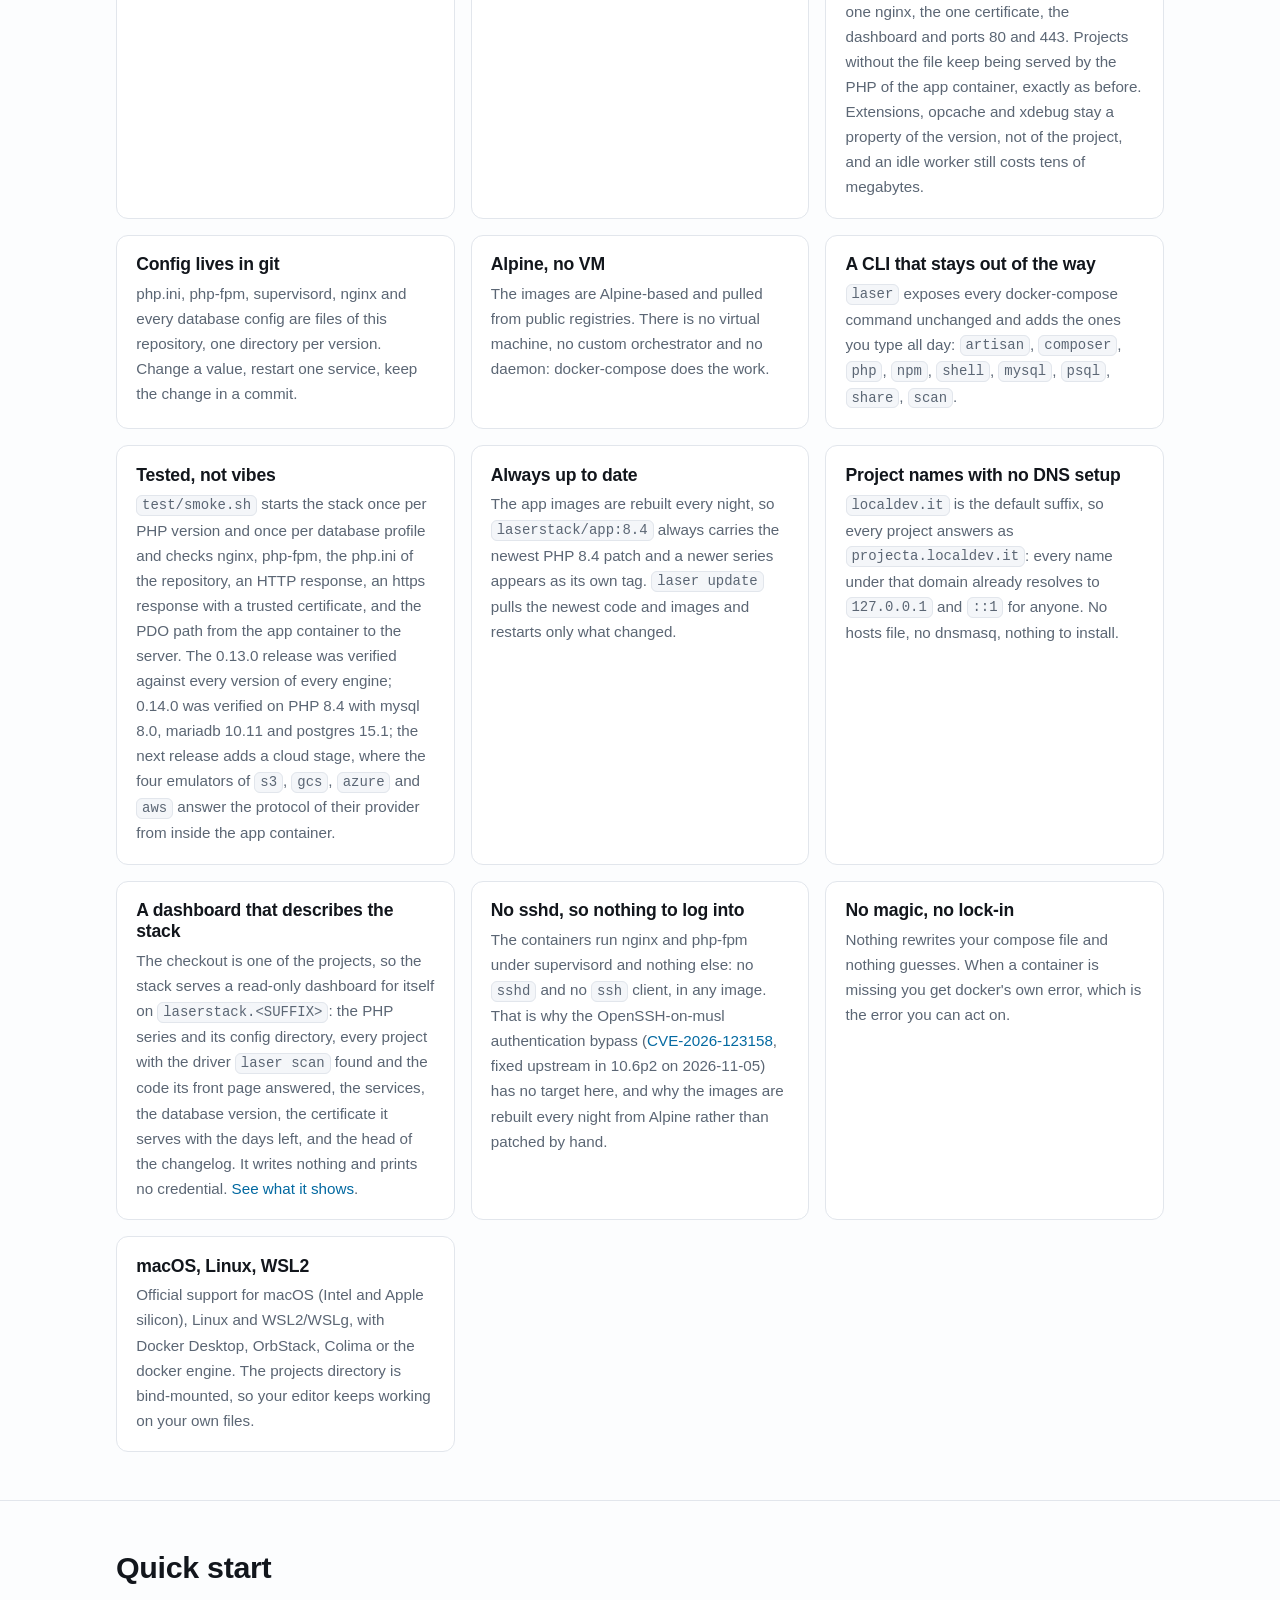
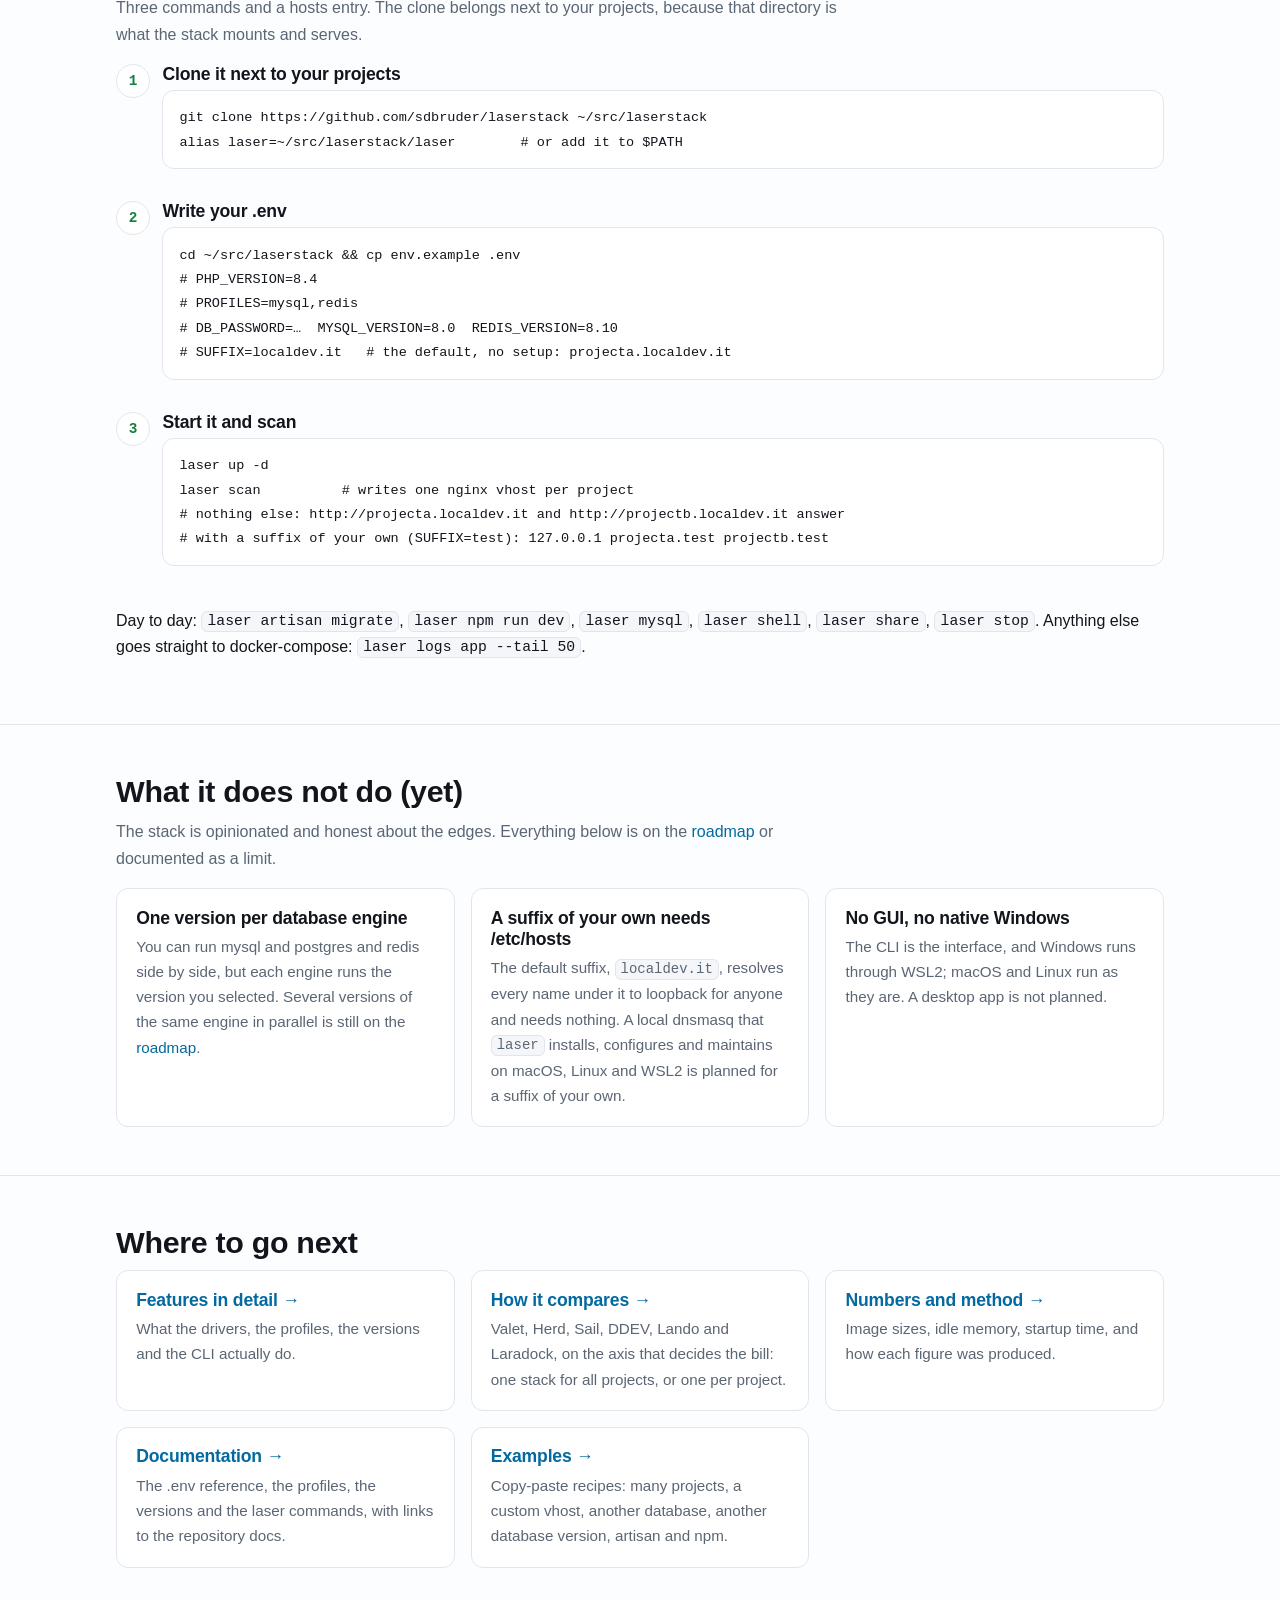
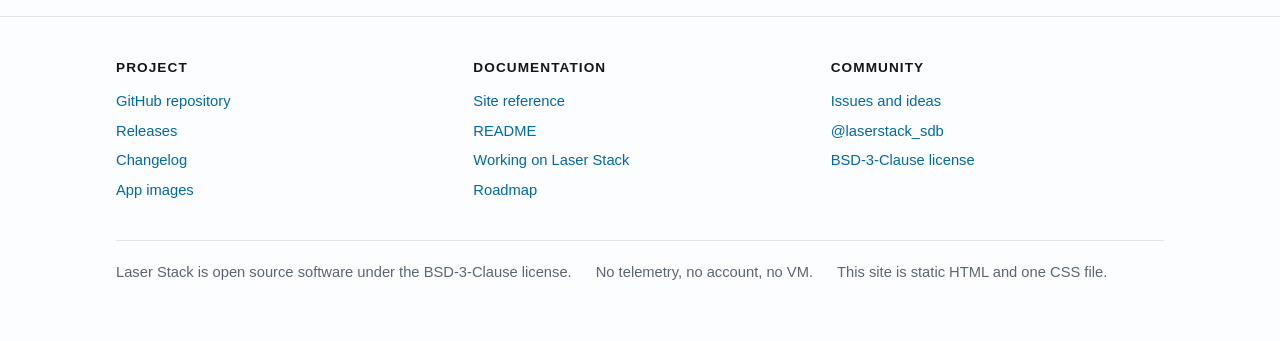
==== commit e3cd0877: "refresh the version tables from the published images The version table of the README answered with t" ====
--- a/docs/index.html
+++ b/docs/index.html
@@ -99,7 +99,7 @@
     <div class="card"><h3>Config lives in git</h3><p>php.ini, php-fpm, supervisord, nginx and every database config are files of this repository, one directory per version. Change a value, restart one service, keep the change in a commit.</p></div>
     <div class="card"><h3>Alpine, no VM</h3><p>The images are Alpine-based and pulled from public registries. There is no virtual machine, no custom orchestrator and no daemon: docker-compose does the work.</p></div>
     <div class="card"><h3>A CLI that stays out of the way</h3><p><code>laser</code> exposes every docker-compose command unchanged and adds the ones you type all day: <code>artisan</code>, <code>composer</code>, <code>php</code>, <code>npm</code>, <code>shell</code>, <code>mysql</code>, <code>psql</code>, <code>share</code>, <code>scan</code>.</p></div>
-    <div class="card"><h3>Tested, not vibes</h3><p><code>test/smoke.sh</code> starts the stack once per PHP version and once per database profile and checks nginx, php-fpm, the php.ini of the repository, an HTTP response, an https response with a trusted certificate, and the PDO path from the app container to the server. The 0.13.0 release was verified against every version of every engine; 0.14.0 was verified on PHP 8.4 with mysql 8.0, mariadb 10.11 and postgres 15.1.</p></div>
+    <div class="card"><h3>Tested, not vibes</h3><p><code>test/smoke.sh</code> starts the stack once per PHP version and once per database profile and checks nginx, php-fpm, the php.ini of the repository, an HTTP response, an https response with a trusted certificate, and the PDO path from the app container to the server. The 0.13.0 release was verified against every version of every engine; 0.14.0 was verified on PHP 8.4 with mysql 8.0, mariadb 10.11 and postgres 15.1; the next release adds a cloud stage, where the four emulators of <code>s3</code>, <code>gcs</code>, <code>azure</code> and <code>aws</code> answer the protocol of their provider from inside the app container.</p></div>
     <div class="card"><h3>Always up to date</h3><p>The app images are rebuilt every night, so <code>laserstack/app:8.4</code> always carries the newest PHP 8.4 patch and a newer series appears as its own tag. <code>laser update</code> pulls the newest code and images and restarts only what changed.</p></div>
     <div class="card"><h3>Project names with no DNS setup</h3><p><code>localdev.it</code> is the default suffix, so every project answers as <code>projecta.localdev.it</code>: every name under that domain already resolves to <code>127.0.0.1</code> and <code>::1</code> for anyone. No hosts file, no dnsmasq, nothing to install.</p></div>
     <div class="card"><h3>A dashboard that describes the stack</h3><p>The checkout is one of the projects, so the stack serves a read-only dashboard for itself on <code>laserstack.&lt;SUFFIX&gt;</code>: the PHP series and its config directory, every project with the driver <code>laser scan</code> found and the code its front page answered, the services, the database version, the certificate it serves with the days left, and the head of the changelog. It writes nothing and prints no credential. <a href="features.html#dashboard">See what it shows</a>.</p></div>
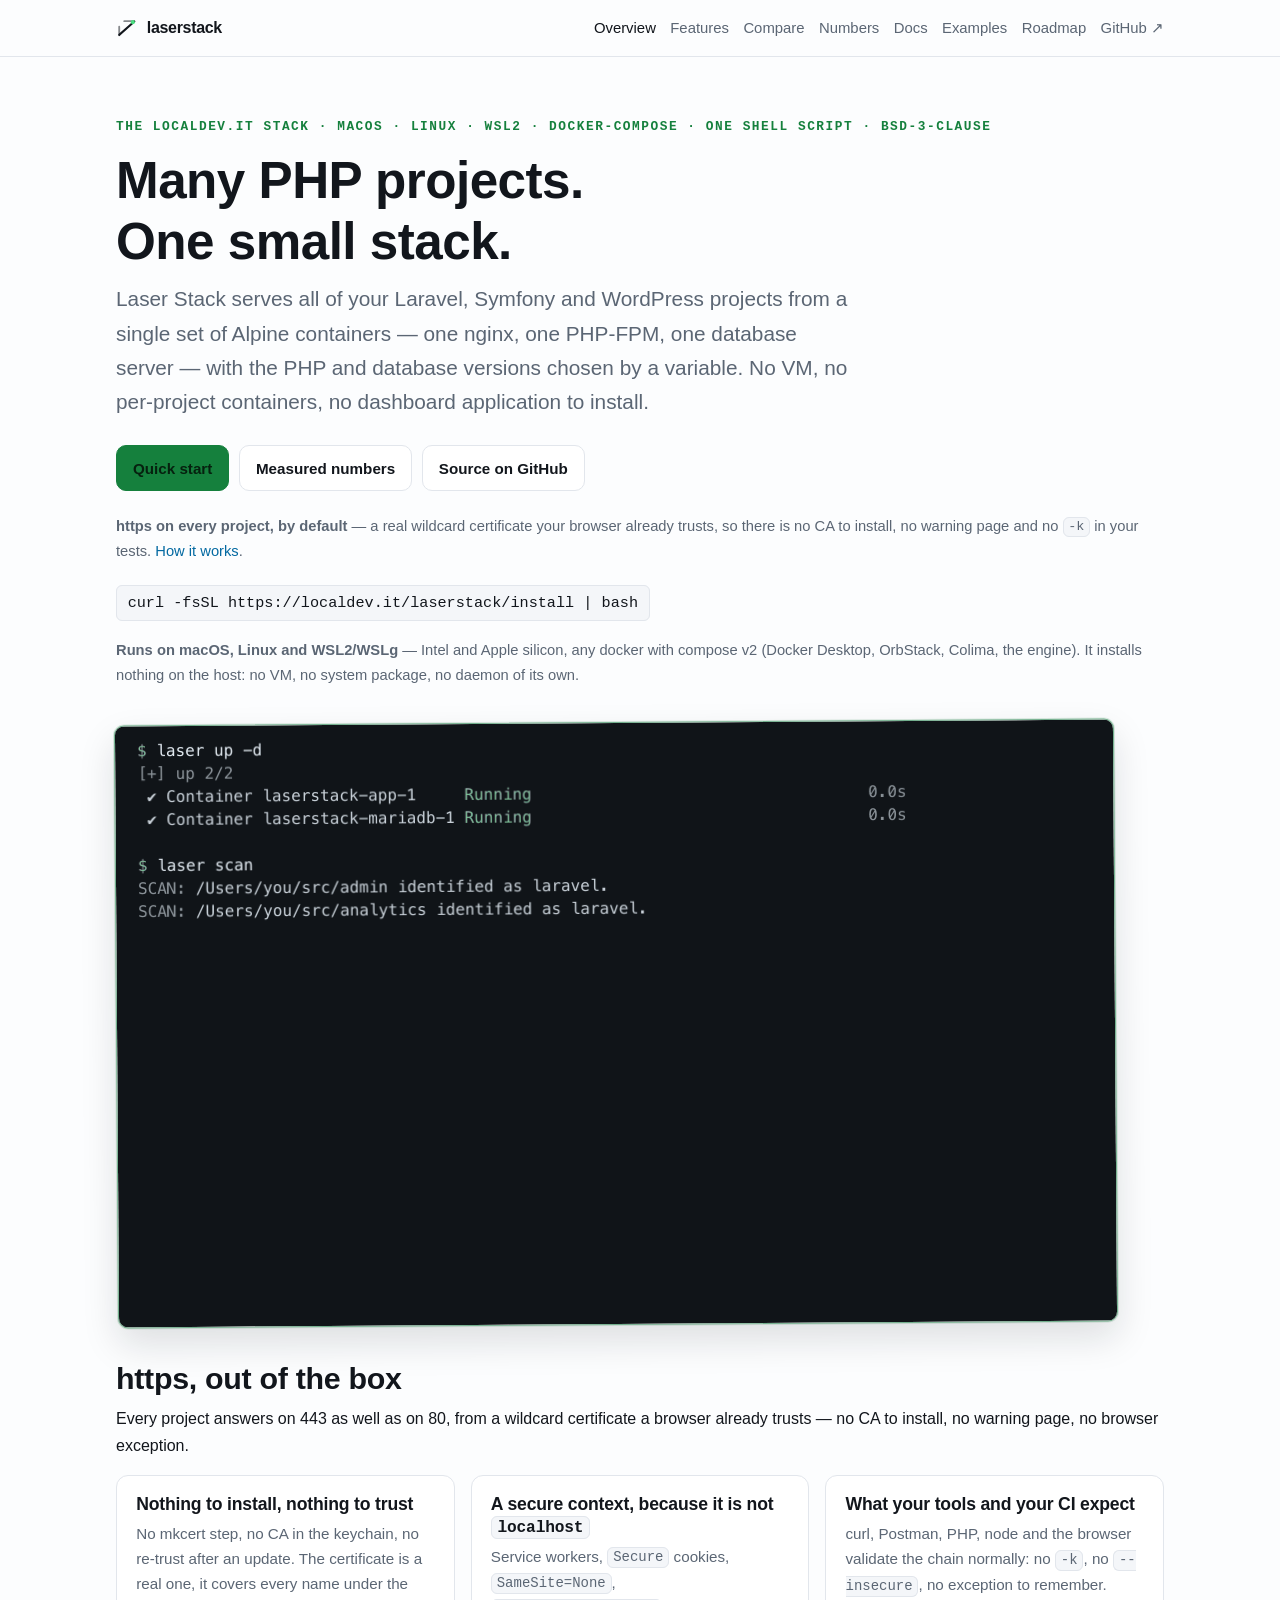
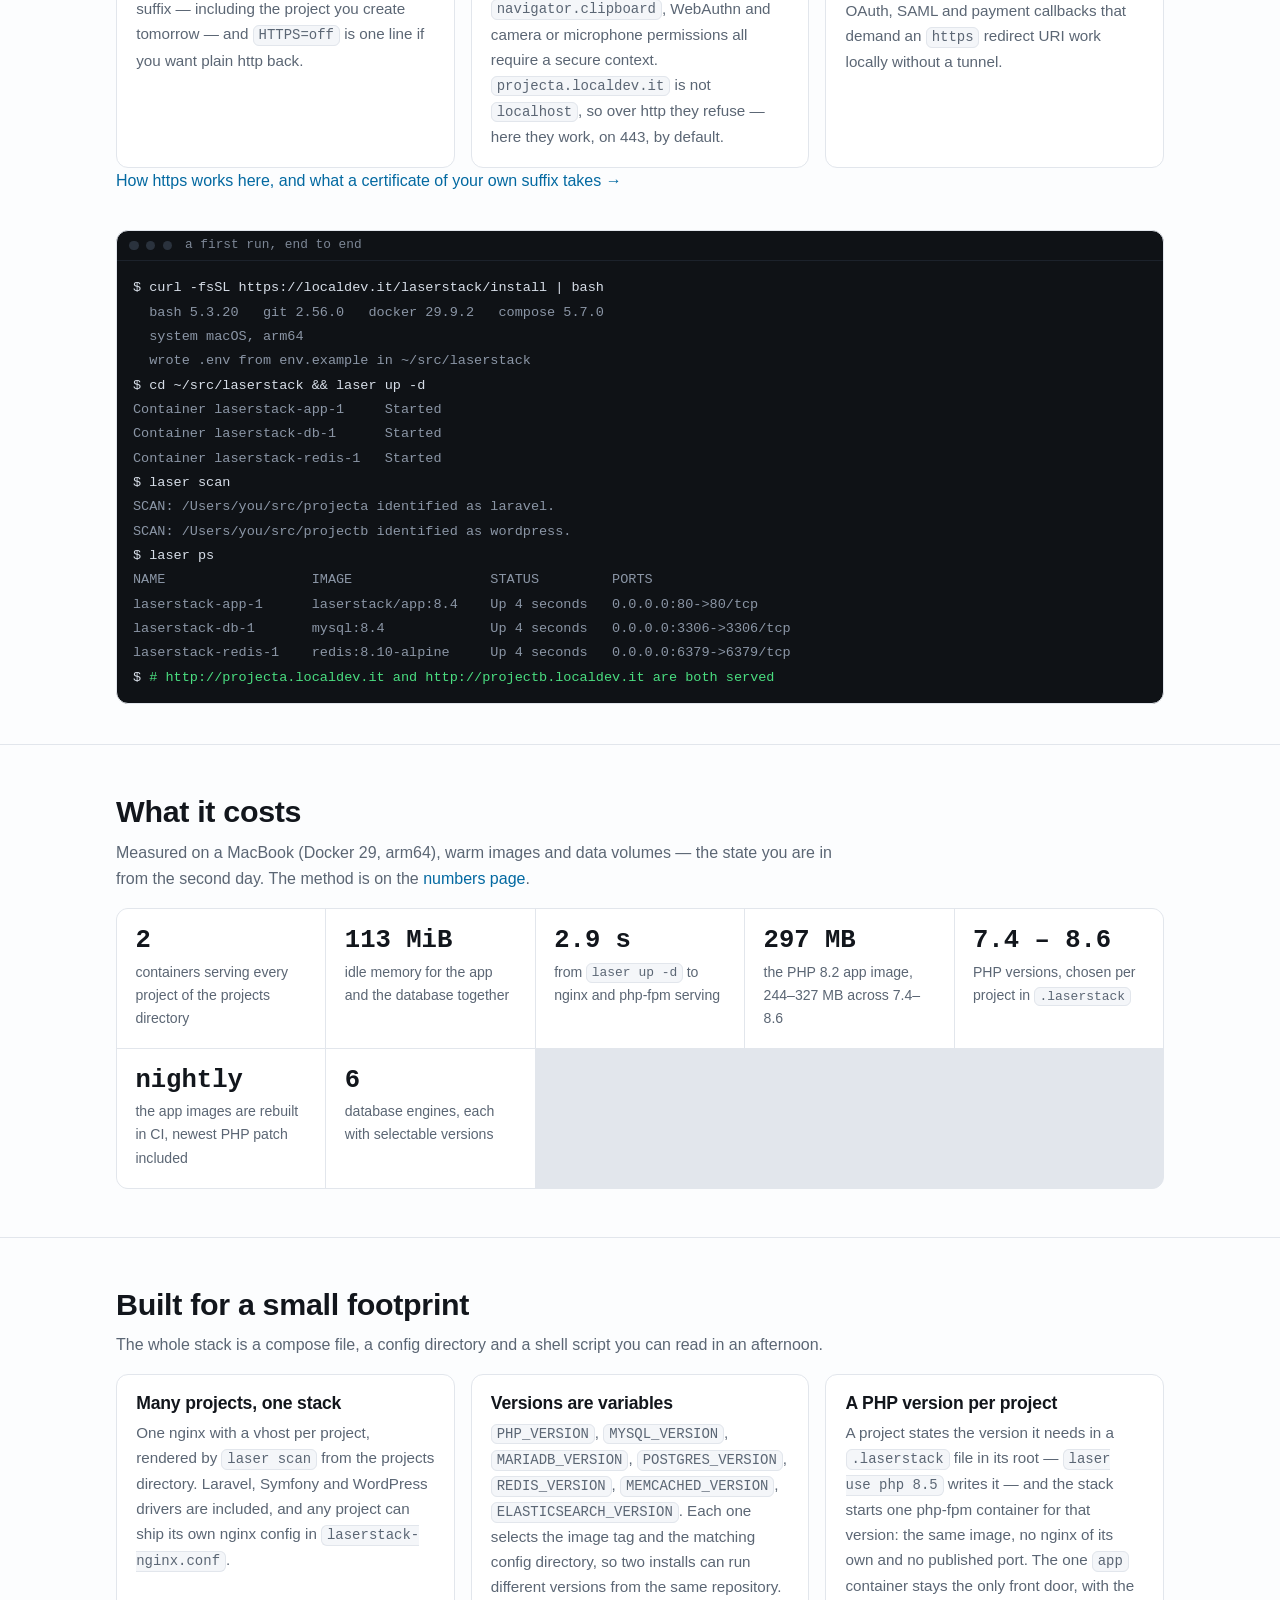
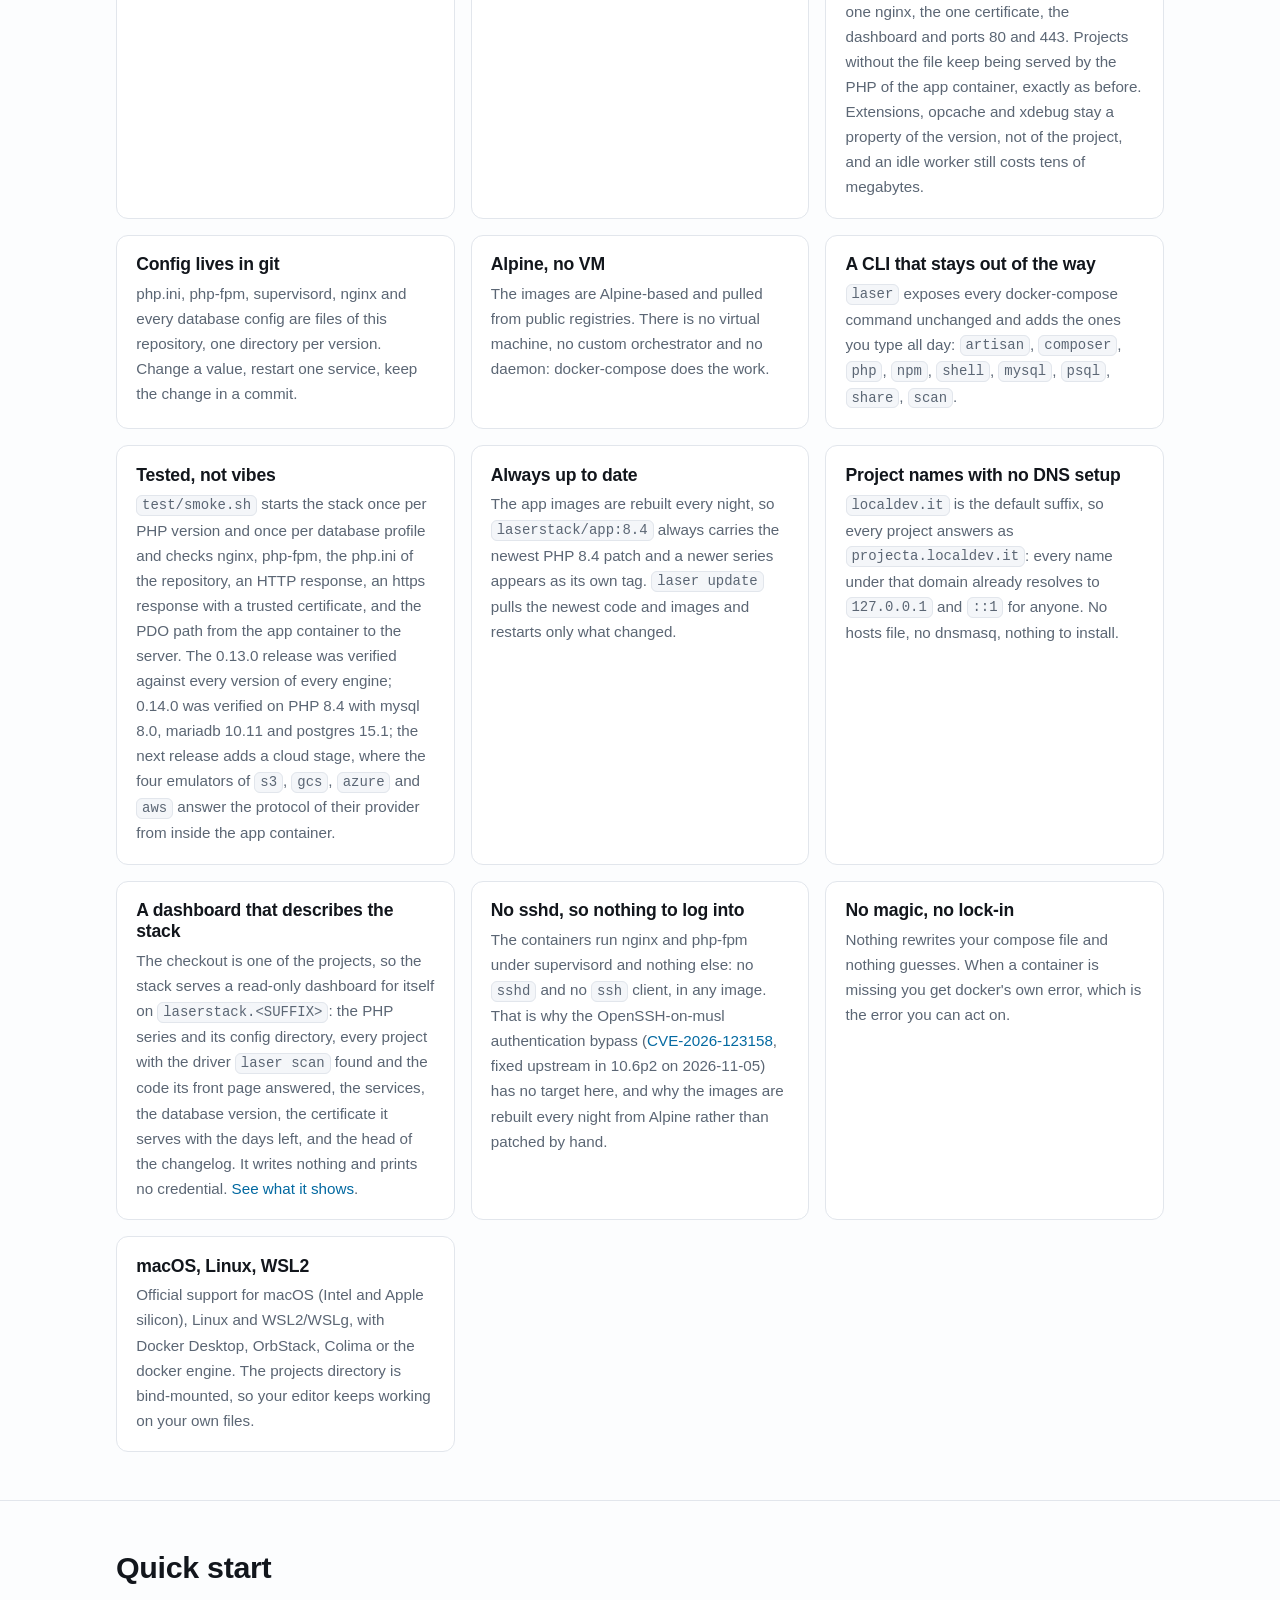
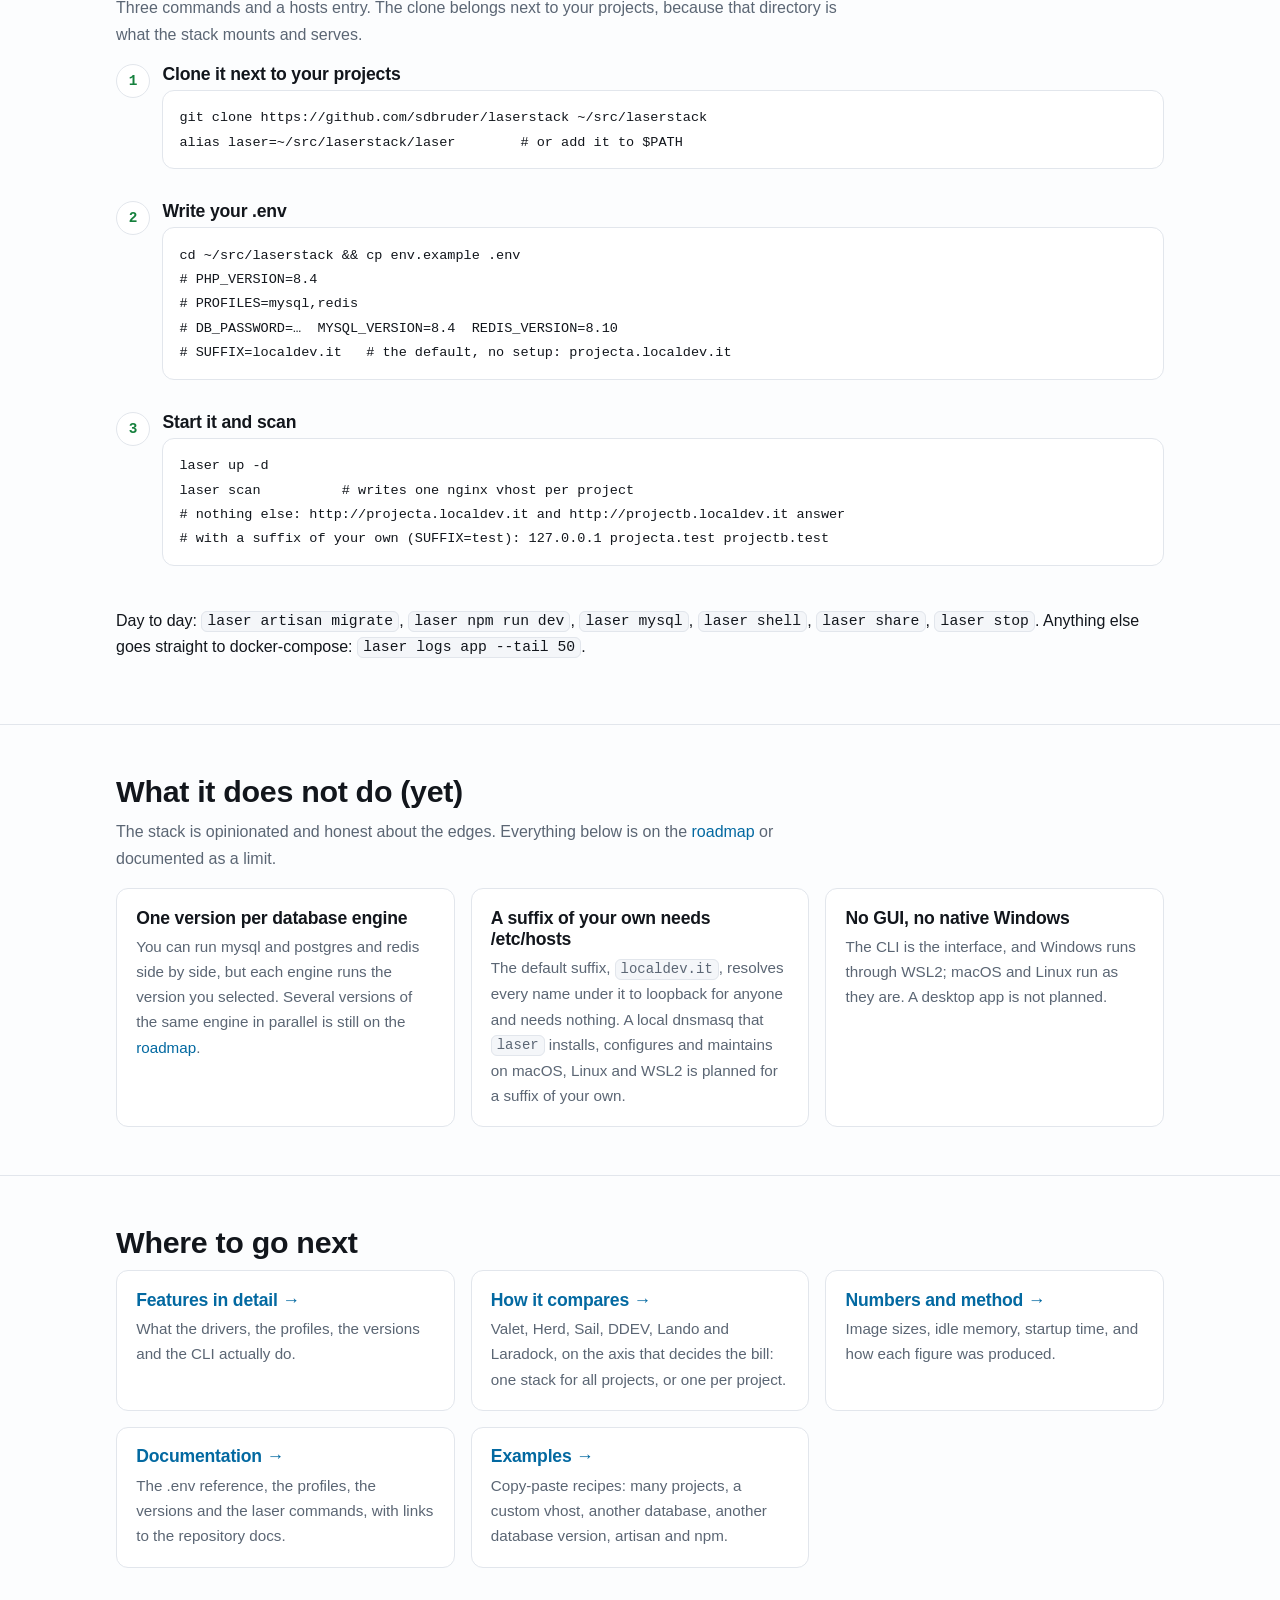
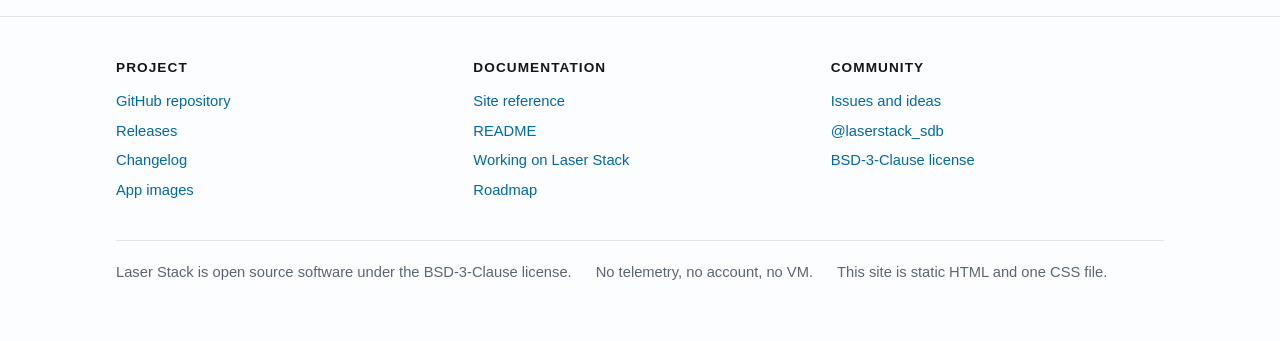
==== commit 999773d6: "default the mysql profile to 8.4, and keep 8.0 the way 7.4 is kept Oracle's Critical Security Patch " ====
--- a/docs/index.html
+++ b/docs/index.html
@@ -68,7 +68,7 @@
 $ laser ps
 <span class="out">NAME                  IMAGE                 STATUS         PORTS</span>
 <span class="out">laserstack-app-1      laserstack/app:8.4    Up 4 seconds   0.0.0.0:80-&gt;80/tcp</span>
-<span class="out">laserstack-db-1       mysql:8.0             Up 4 seconds   0.0.0.0:3306-&gt;3306/tcp</span>
+<span class="out">laserstack-db-1       mysql:8.4             Up 4 seconds   0.0.0.0:3306-&gt;3306/tcp</span>
 <span class="out">laserstack-redis-1    redis:8.10-alpine     Up 4 seconds   0.0.0.0:6379-&gt;6379/tcp</span>
 $ <span class="ok"># http://projecta.localdev.it and http://projectb.localdev.it are both served</span></code></pre>
   </div>
@@ -120,7 +120,7 @@
       <pre><code>cd ~/src/laserstack &amp;&amp; cp env.example .env
 <span class="out"># PHP_VERSION=8.4</span>
 <span class="out"># PROFILES=mysql,redis</span>
-<span class="out"># DB_PASSWORD=…  MYSQL_VERSION=8.0  REDIS_VERSION=8.10</span>
+<span class="out"># DB_PASSWORD=…  MYSQL_VERSION=8.4  REDIS_VERSION=8.10</span>
 <span class="out"># SUFFIX=localdev.it   # the default, no setup: projecta.localdev.it</span></code></pre></div></div>
     <div class="step"><div><h3>Start it and scan</h3>
       <pre><code>laser up -d
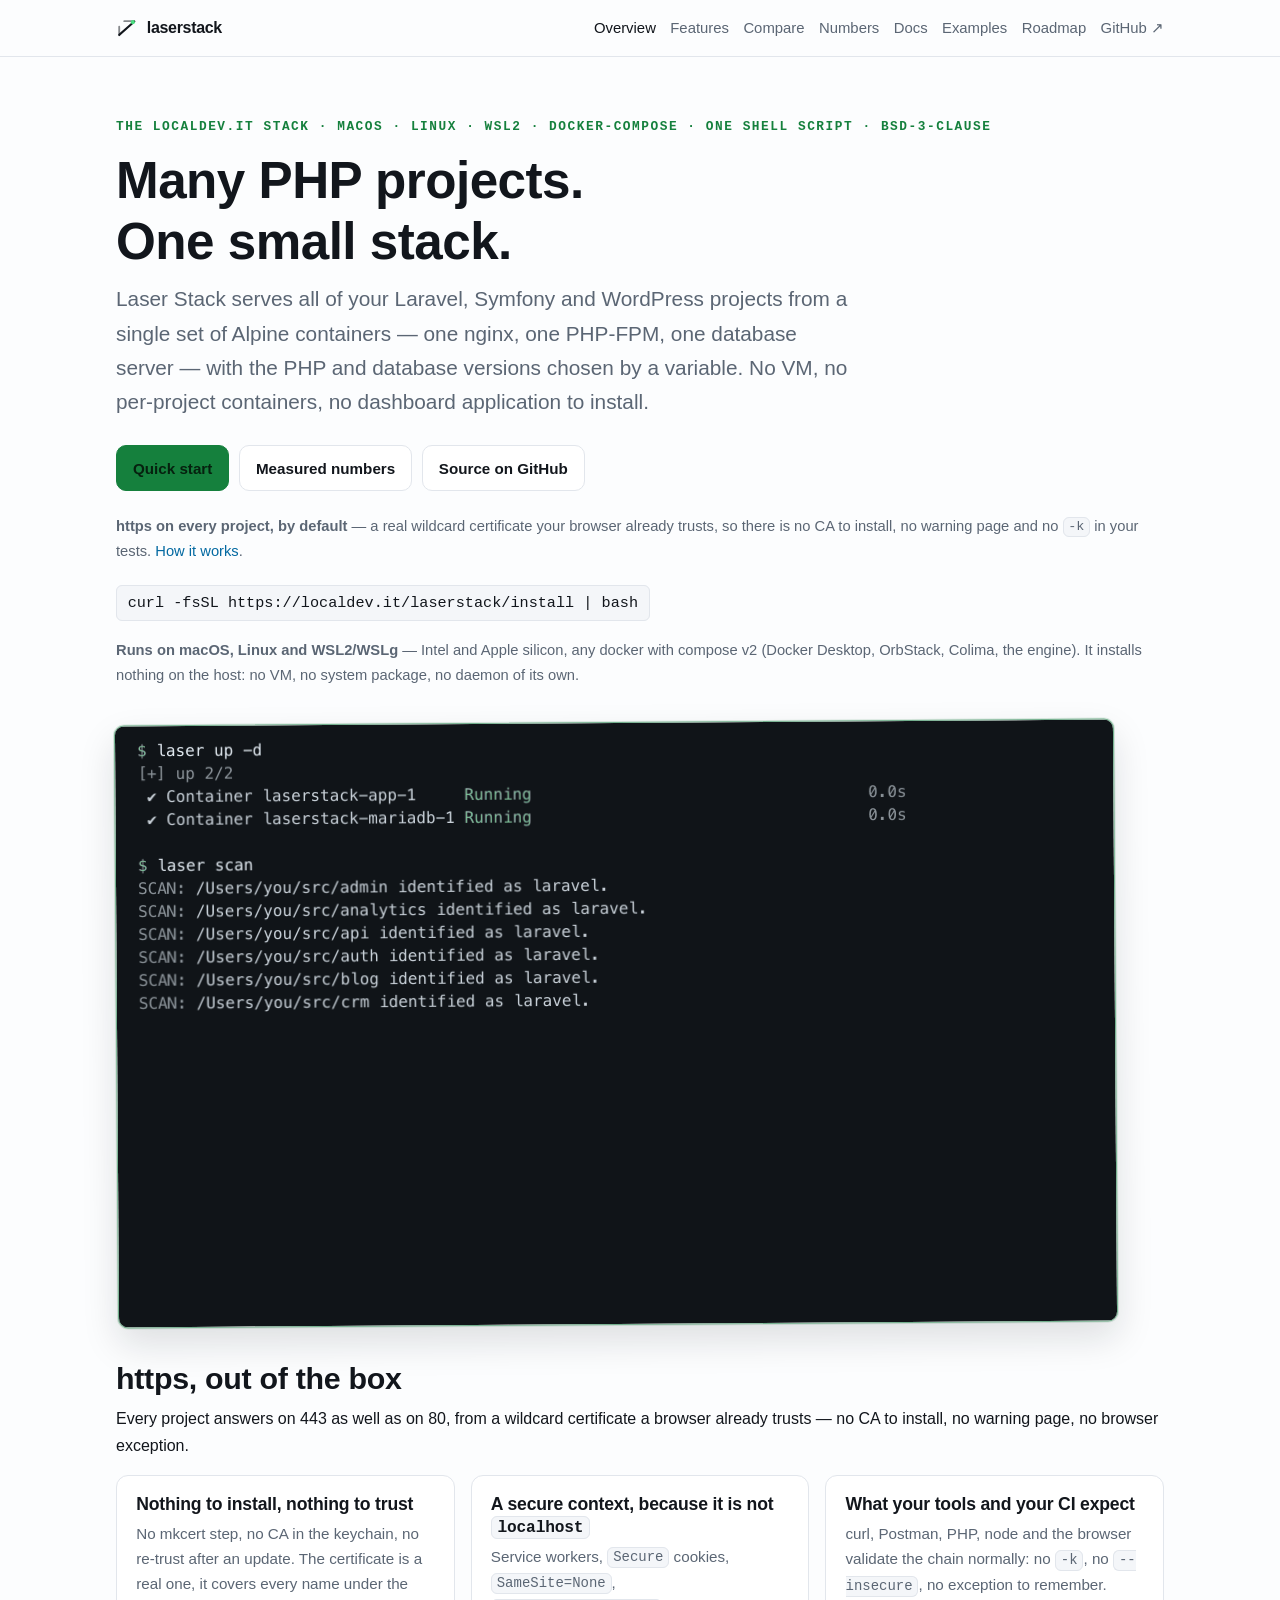
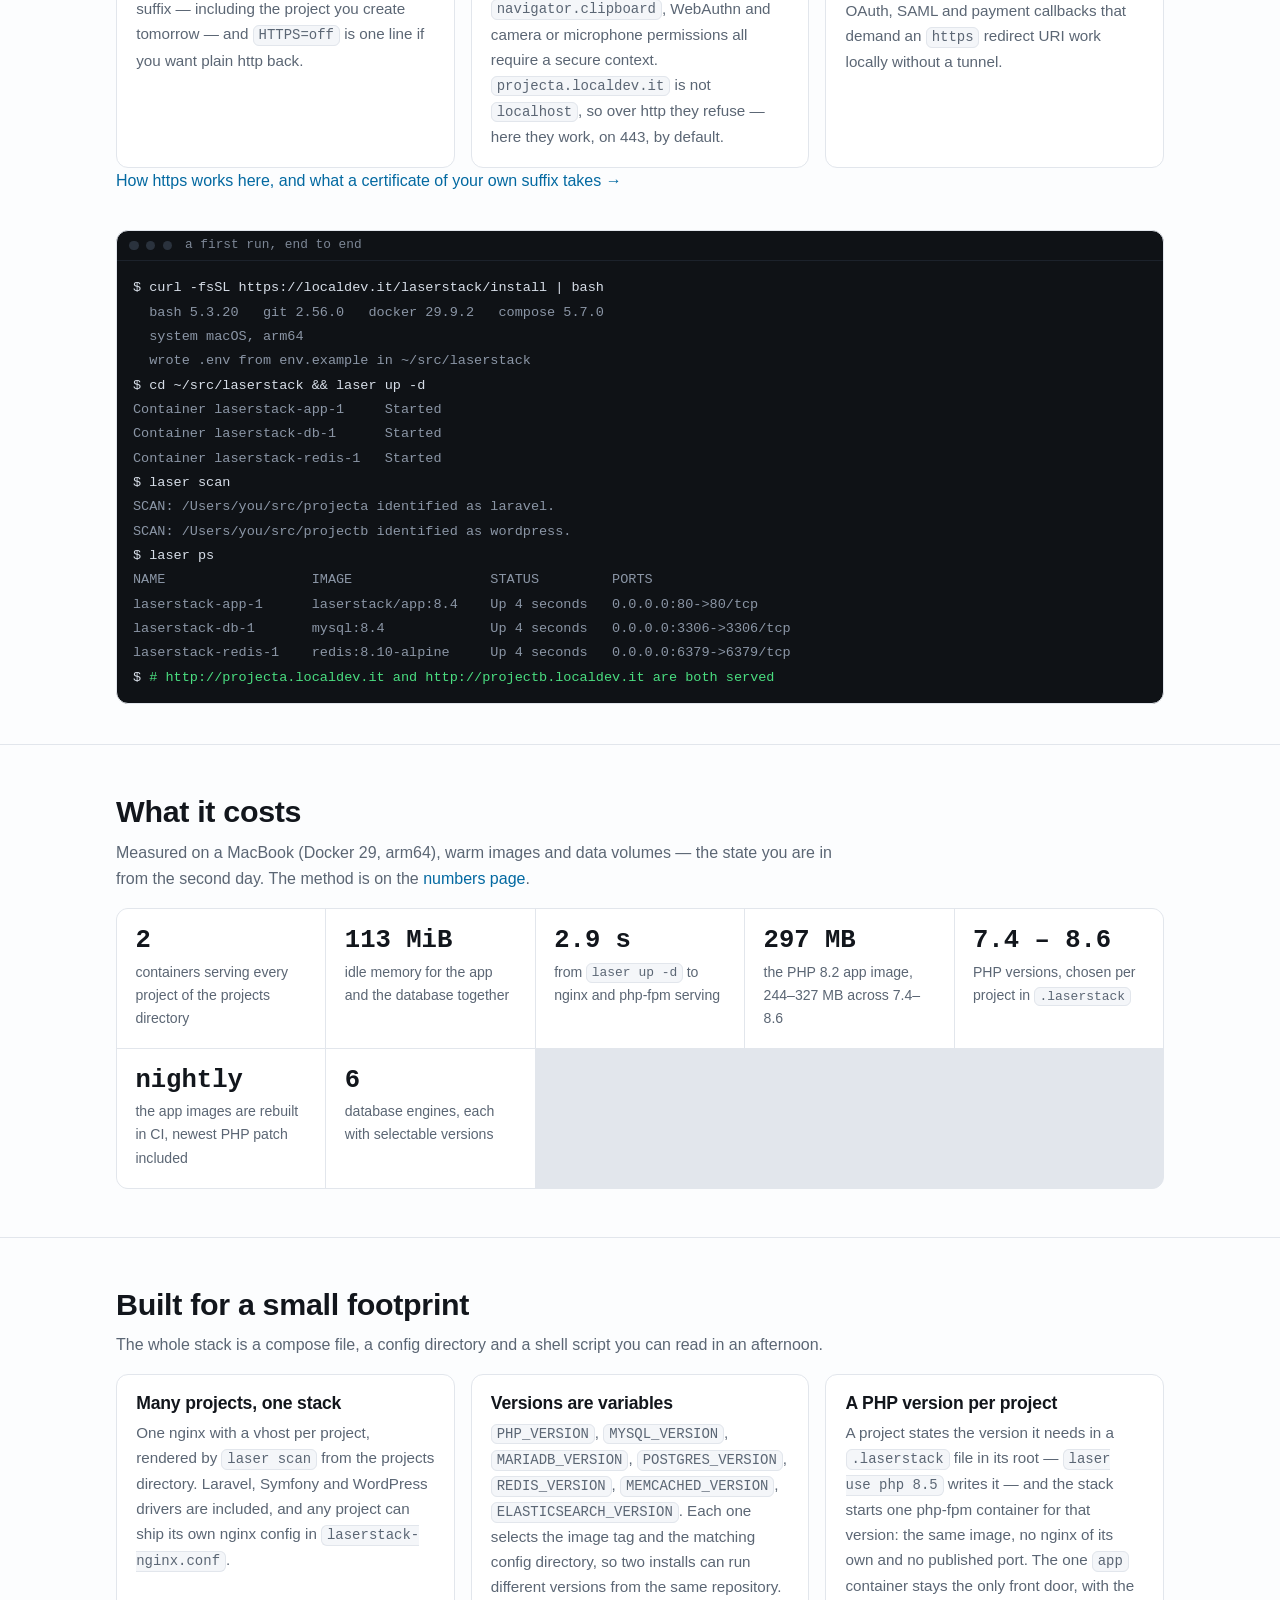
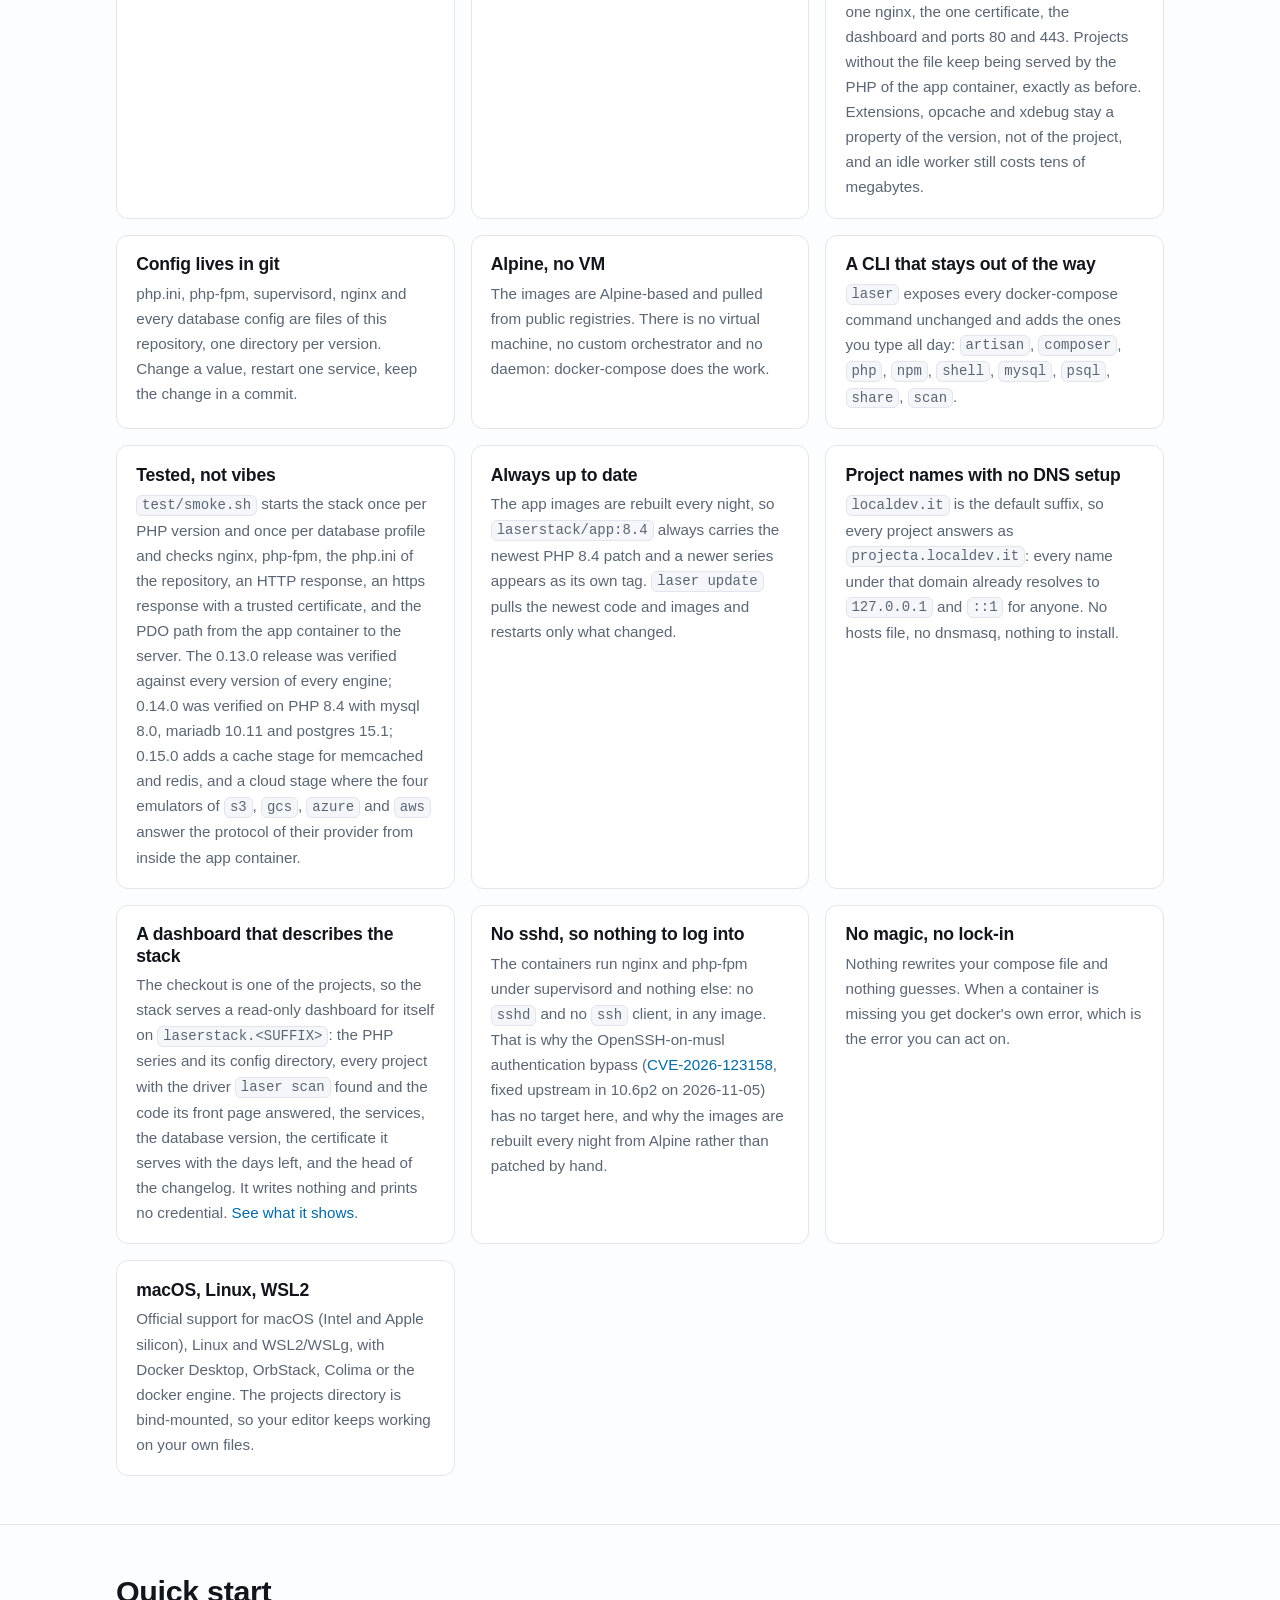
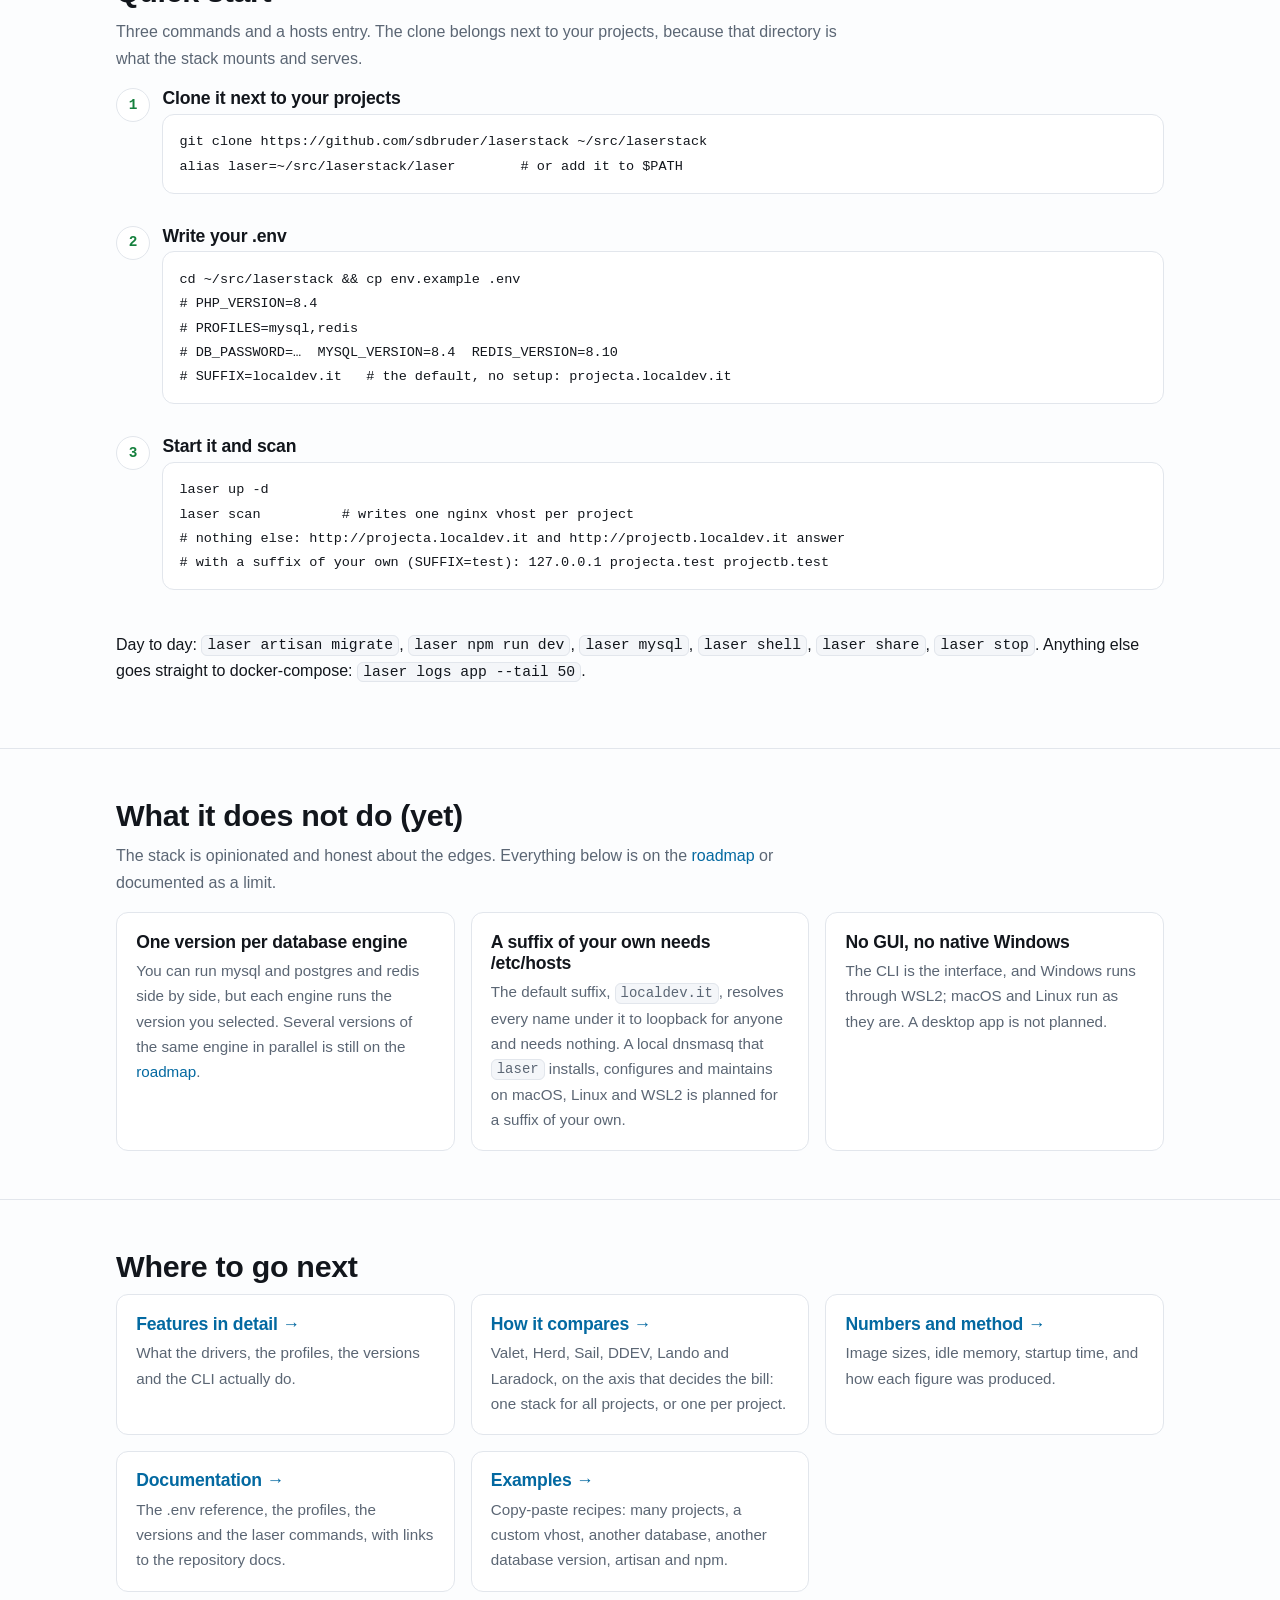
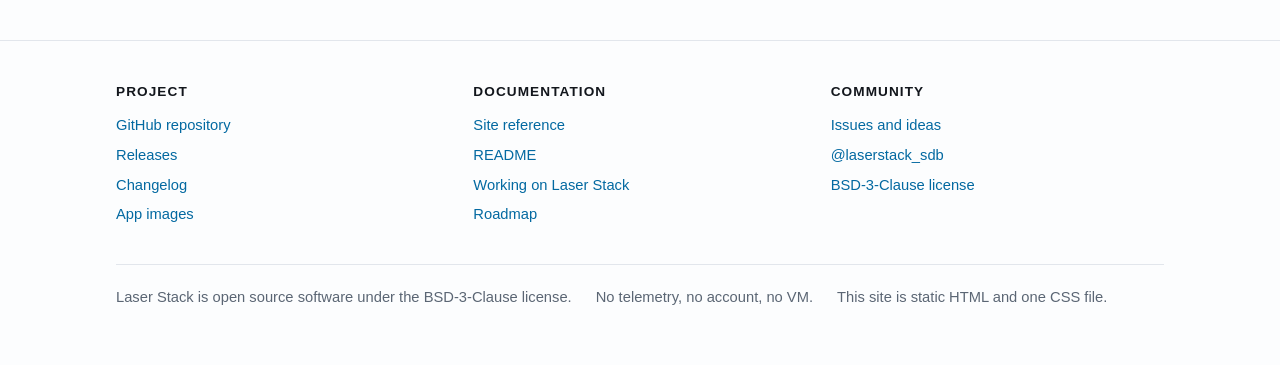
==== commit f8458b54: "release 0.15.0: changelog and site say what shipped The branch-era roadmap wording is gone: per-proj" ====
--- a/docs/index.html
+++ b/docs/index.html
@@ -99,7 +99,7 @@
     <div class="card"><h3>Config lives in git</h3><p>php.ini, php-fpm, supervisord, nginx and every database config are files of this repository, one directory per version. Change a value, restart one service, keep the change in a commit.</p></div>
     <div class="card"><h3>Alpine, no VM</h3><p>The images are Alpine-based and pulled from public registries. There is no virtual machine, no custom orchestrator and no daemon: docker-compose does the work.</p></div>
     <div class="card"><h3>A CLI that stays out of the way</h3><p><code>laser</code> exposes every docker-compose command unchanged and adds the ones you type all day: <code>artisan</code>, <code>composer</code>, <code>php</code>, <code>npm</code>, <code>shell</code>, <code>mysql</code>, <code>psql</code>, <code>share</code>, <code>scan</code>.</p></div>
-    <div class="card"><h3>Tested, not vibes</h3><p><code>test/smoke.sh</code> starts the stack once per PHP version and once per database profile and checks nginx, php-fpm, the php.ini of the repository, an HTTP response, an https response with a trusted certificate, and the PDO path from the app container to the server. The 0.13.0 release was verified against every version of every engine; 0.14.0 was verified on PHP 8.4 with mysql 8.0, mariadb 10.11 and postgres 15.1; the next release adds a cloud stage, where the four emulators of <code>s3</code>, <code>gcs</code>, <code>azure</code> and <code>aws</code> answer the protocol of their provider from inside the app container.</p></div>
+    <div class="card"><h3>Tested, not vibes</h3><p><code>test/smoke.sh</code> starts the stack once per PHP version and once per database profile and checks nginx, php-fpm, the php.ini of the repository, an HTTP response, an https response with a trusted certificate, and the PDO path from the app container to the server. The 0.13.0 release was verified against every version of every engine; 0.14.0 was verified on PHP 8.4 with mysql 8.0, mariadb 10.11 and postgres 15.1; 0.15.0 adds a cache stage for memcached and redis, and a cloud stage where the four emulators of <code>s3</code>, <code>gcs</code>, <code>azure</code> and <code>aws</code> answer the protocol of their provider from inside the app container.</p></div>
     <div class="card"><h3>Always up to date</h3><p>The app images are rebuilt every night, so <code>laserstack/app:8.4</code> always carries the newest PHP 8.4 patch and a newer series appears as its own tag. <code>laser update</code> pulls the newest code and images and restarts only what changed.</p></div>
     <div class="card"><h3>Project names with no DNS setup</h3><p><code>localdev.it</code> is the default suffix, so every project answers as <code>projecta.localdev.it</code>: every name under that domain already resolves to <code>127.0.0.1</code> and <code>::1</code> for anyone. No hosts file, no dnsmasq, nothing to install.</p></div>
     <div class="card"><h3>A dashboard that describes the stack</h3><p>The checkout is one of the projects, so the stack serves a read-only dashboard for itself on <code>laserstack.&lt;SUFFIX&gt;</code>: the PHP series and its config directory, every project with the driver <code>laser scan</code> found and the code its front page answered, the services, the database version, the certificate it serves with the days left, and the head of the changelog. It writes nothing and prints no credential. <a href="features.html#dashboard">See what it shows</a>.</p></div>
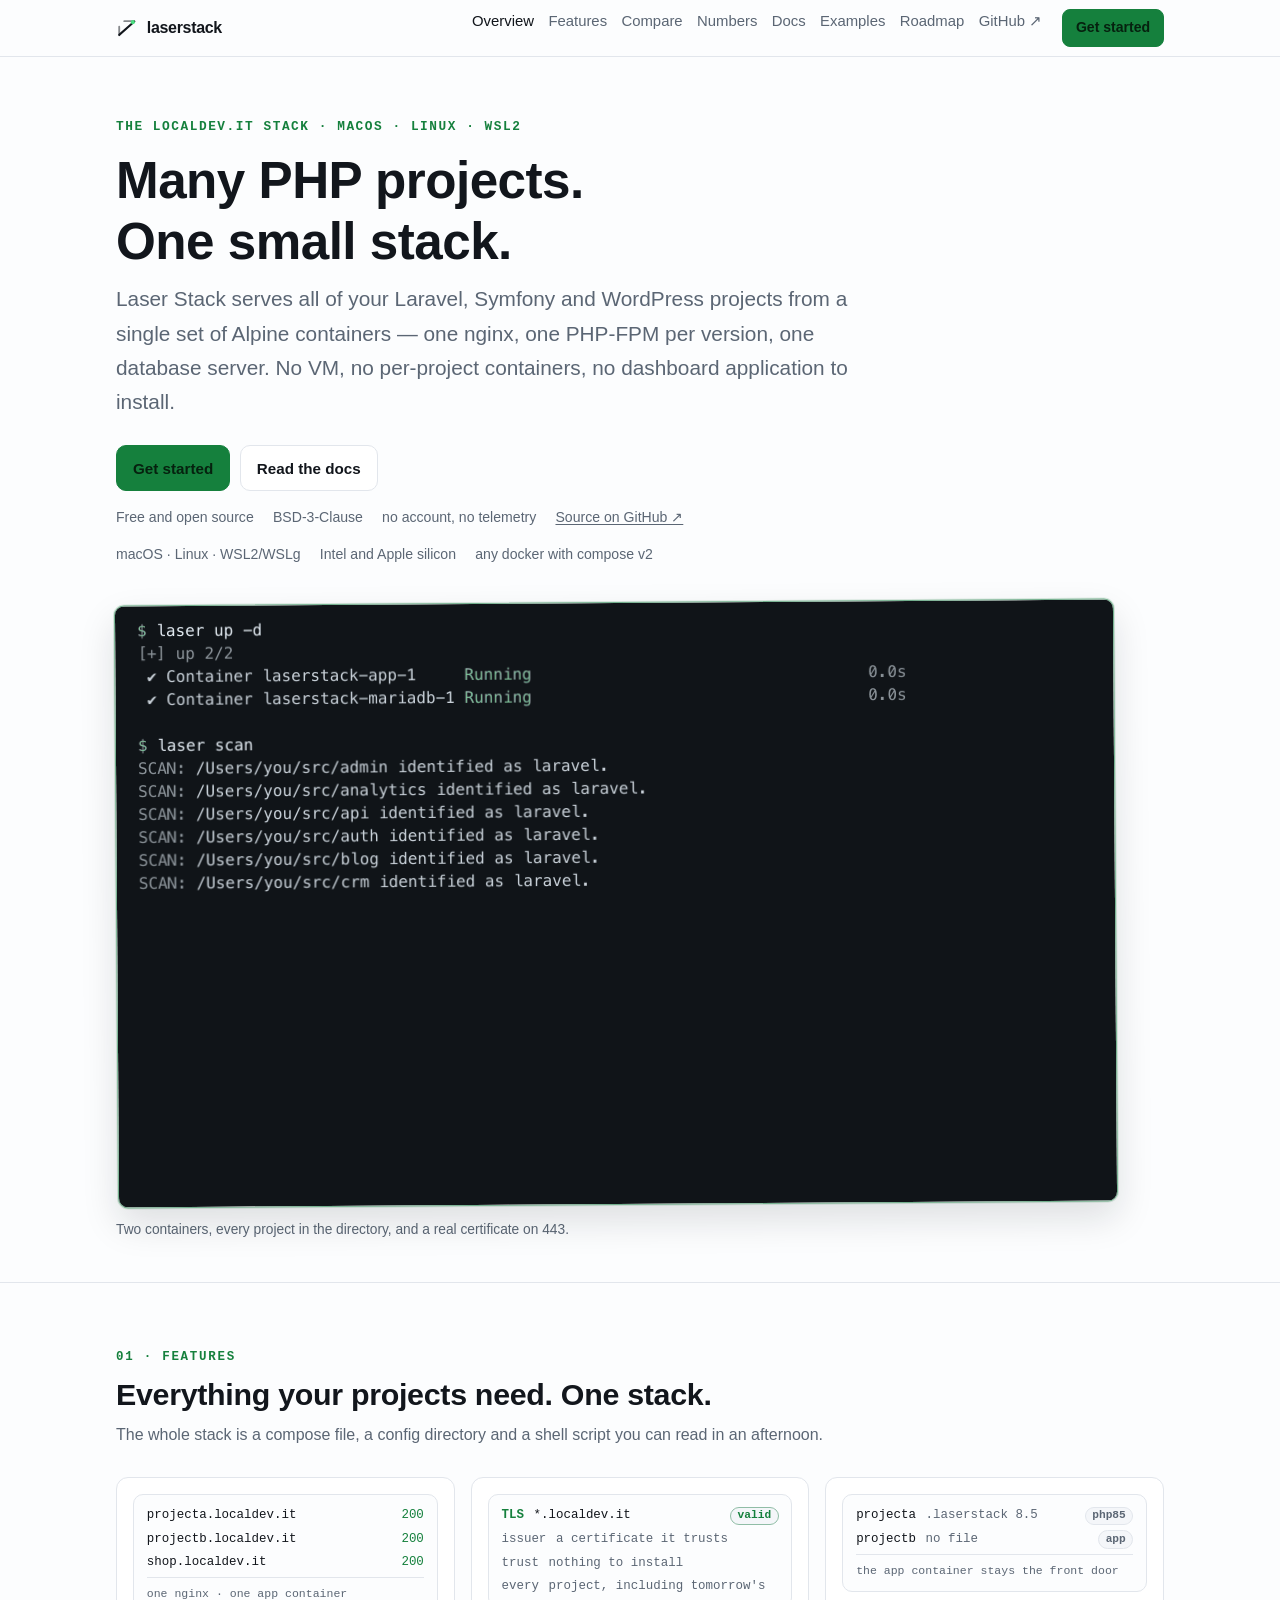
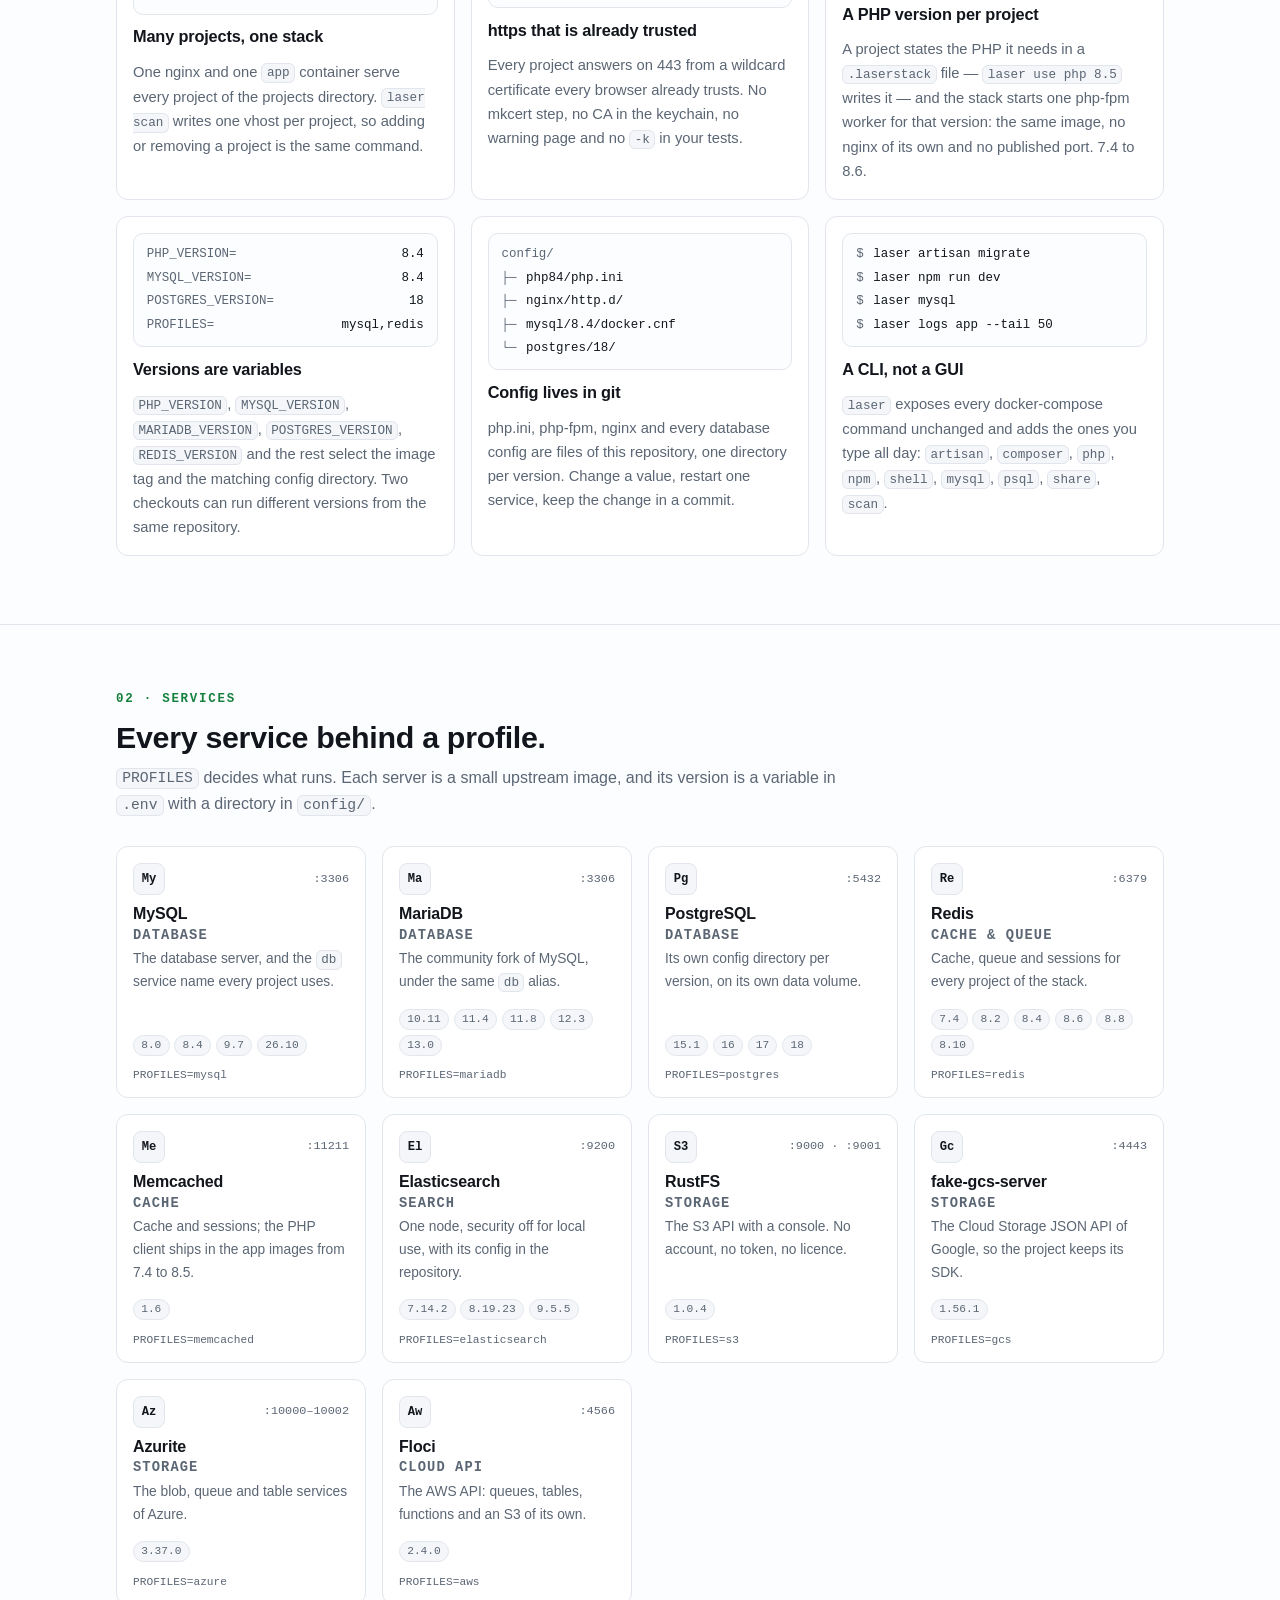
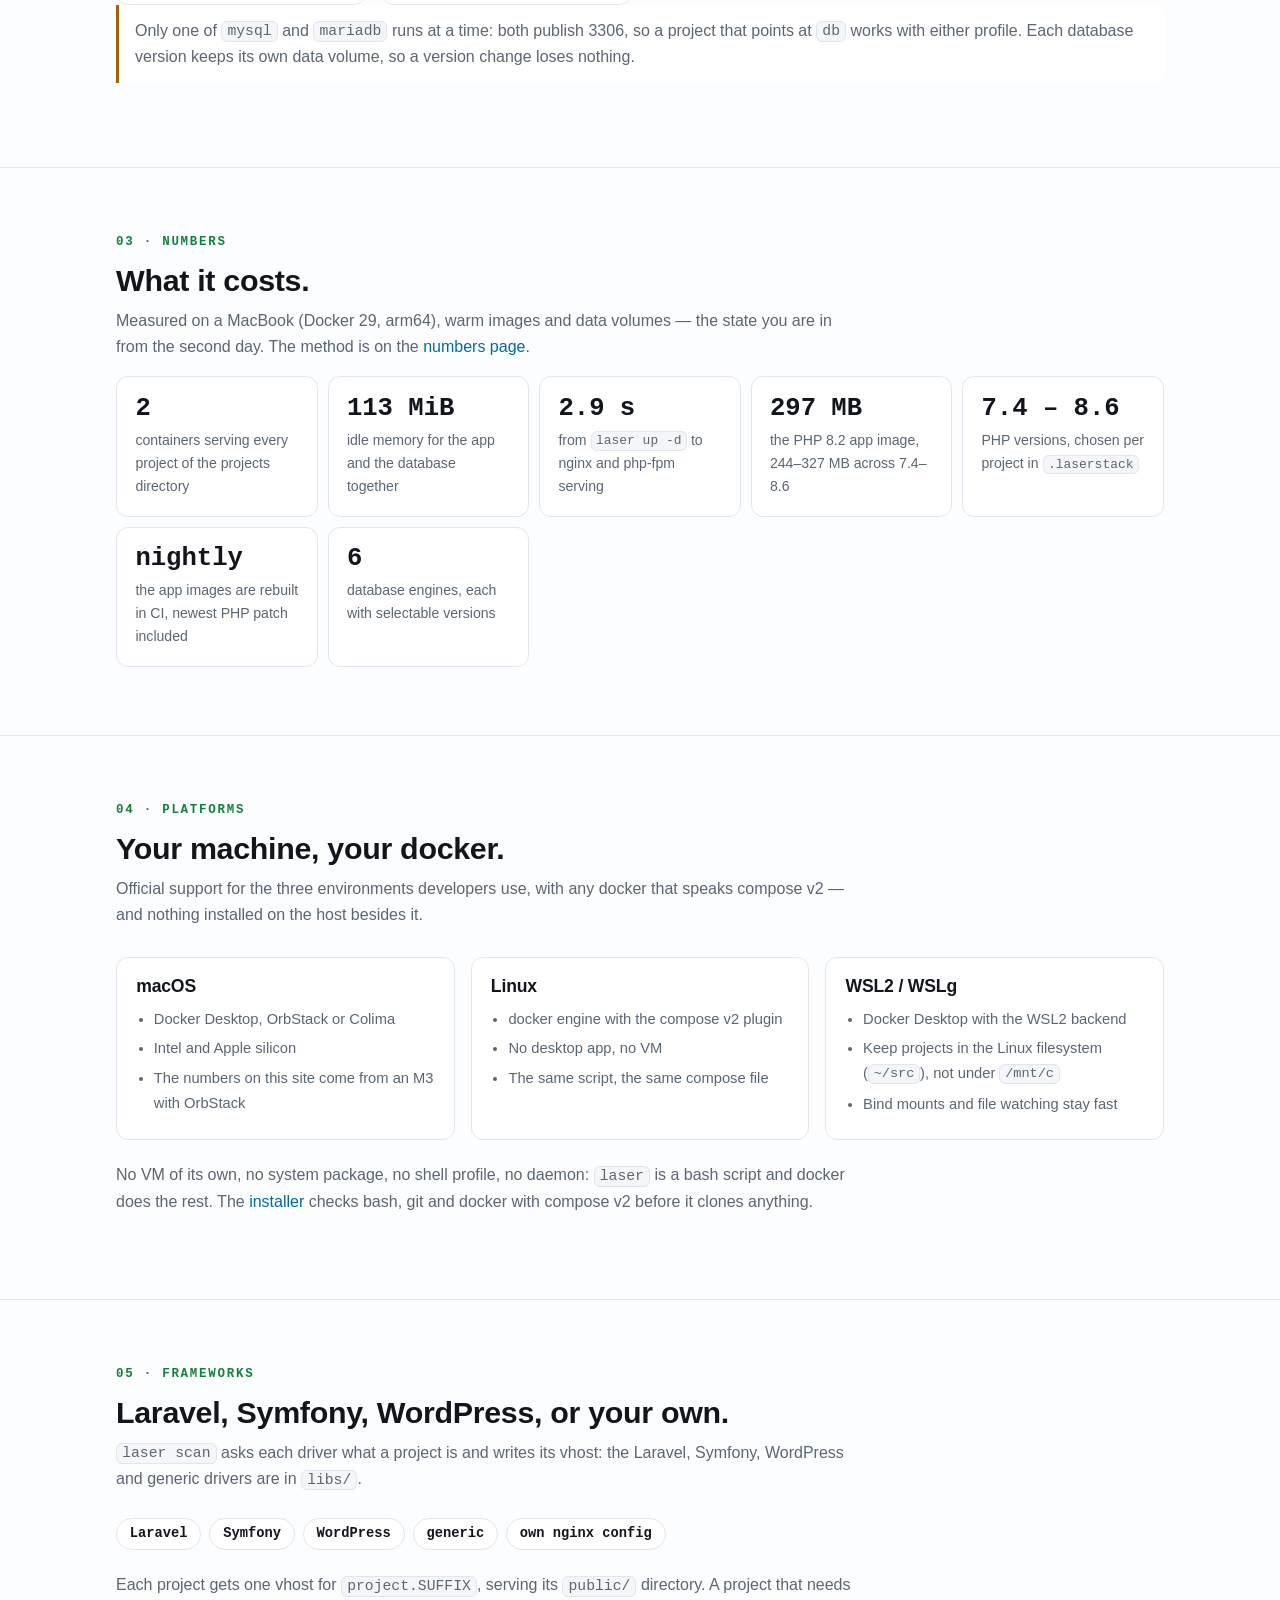
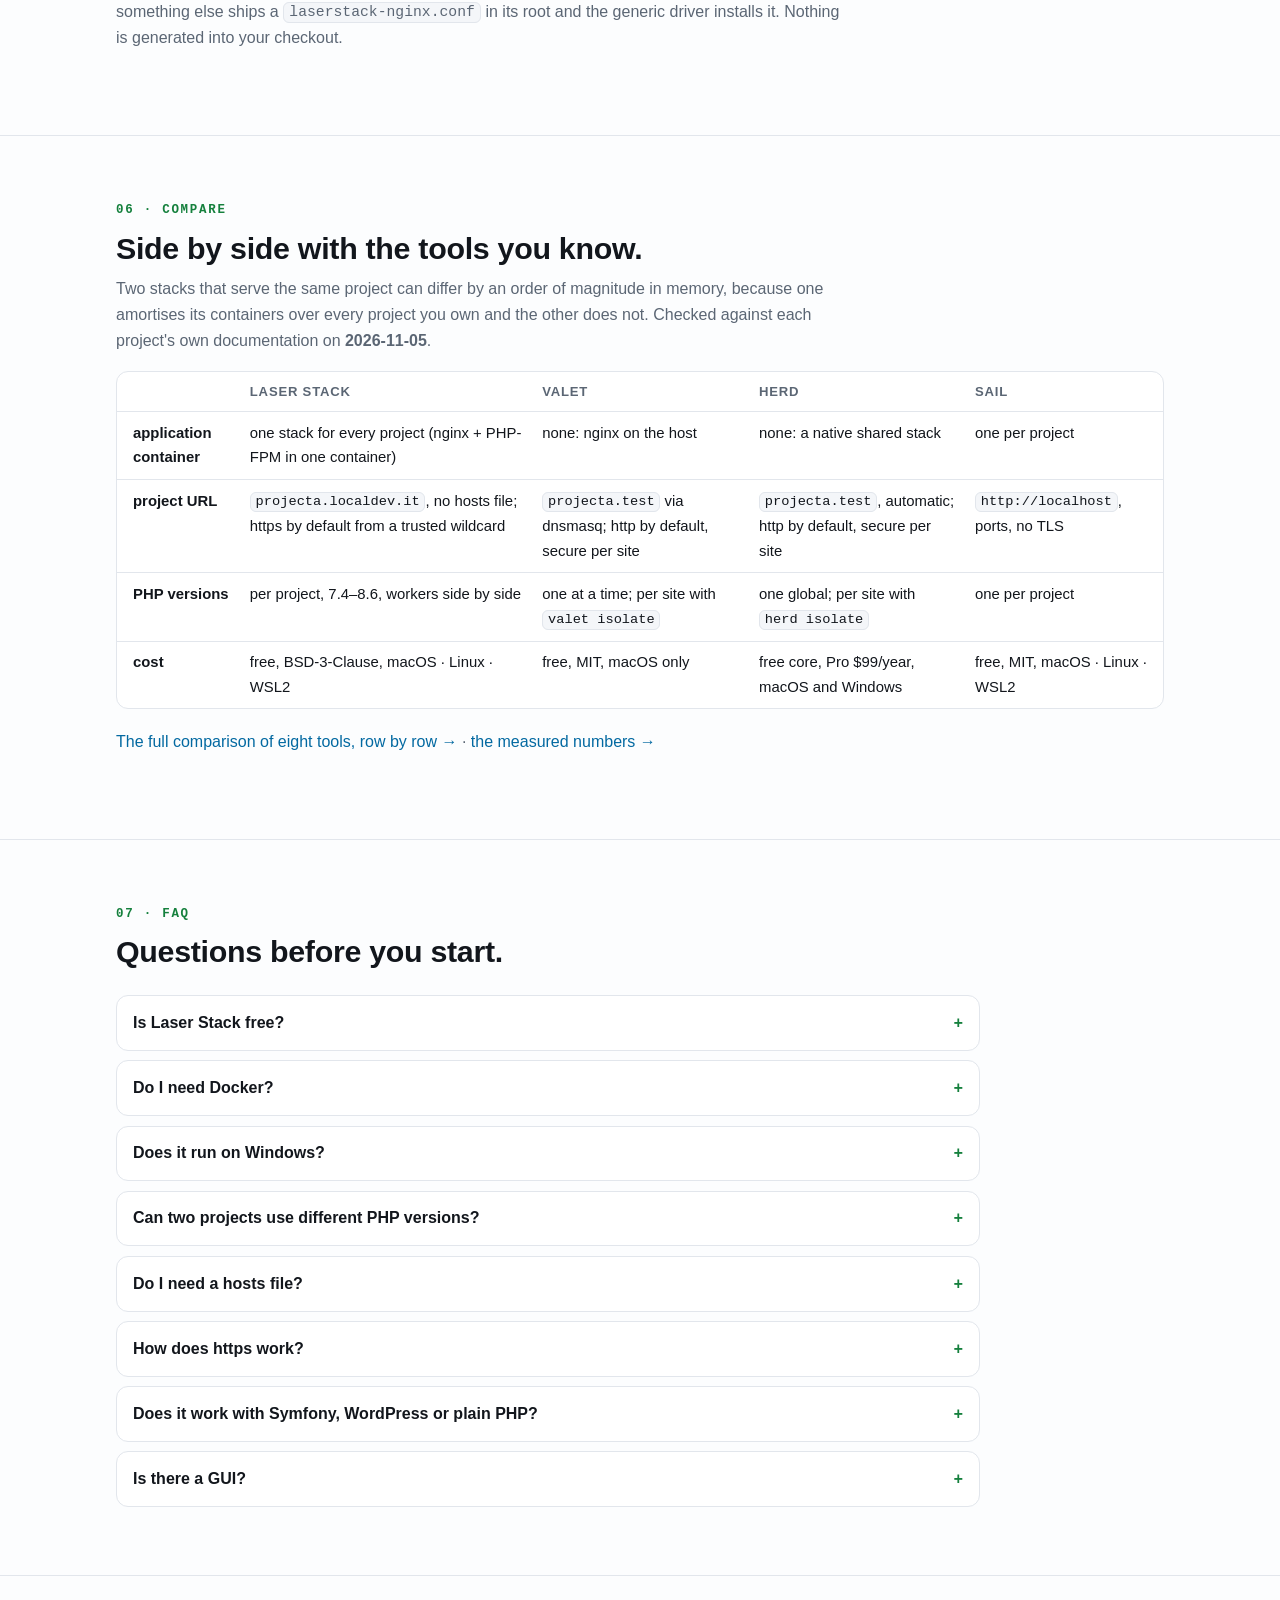
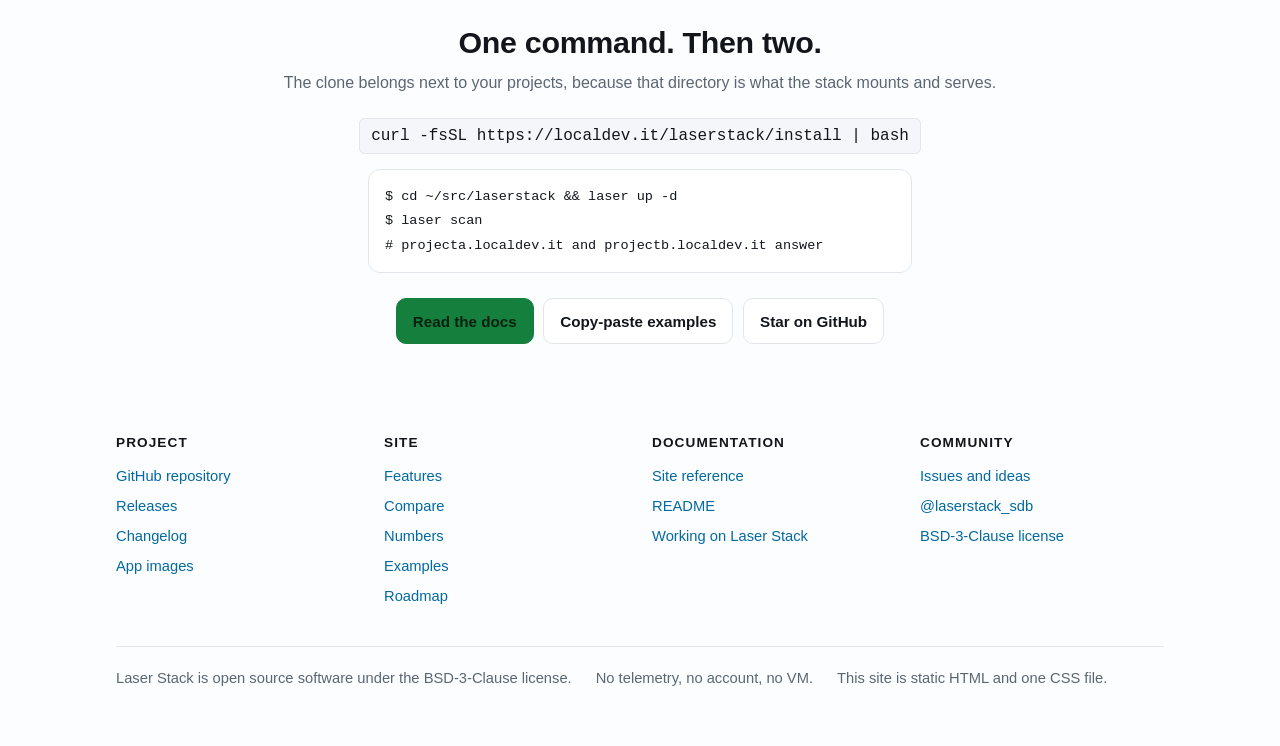
==== commit 36d45e6e: "site: lay the overview out as a product landing page - hero with the demo recording, install path an" ====
--- a/docs/index.html
+++ b/docs/index.html
@@ -22,61 +22,213 @@
   <a class="brand" href="./"><svg width="22" height="22" viewBox="0 0 24 24" fill="none" aria-hidden="true"><path d="M3.5 19.5 L20 5" stroke="currentColor" stroke-width="2.2" stroke-linecap="round"/><path d="M9 4.5h11M3.5 20v-9.5" stroke="currentColor" stroke-width="2" stroke-linecap="round" opacity=".5"/><circle cx="18.4" cy="5.6" r="2.2" fill="#4ade80"/></svg>laserstack</a>
   <nav class="site">
     <a href="./" aria-current="page">Overview</a><a href="features.html">Features</a><a href="compare.html">Compare</a><a href="benchmarks.html">Numbers</a><a href="docs.html">Docs</a><a href="examples.html">Examples</a><a href="roadmap.html">Roadmap</a><a href="https://github.com/sdbruder/laserstack">GitHub ↗</a>
+    <a class="btn primary nav-cta" href="index.html#quickstart">Get started</a>
   </nav>
 </div></header>
 
 <main>
 <section class="hero"><div class="wrap">
-  <p class="eyebrow">the localdev.it stack · macOS · Linux · WSL2 · docker-compose · one shell script · BSD-3-Clause</p>
+  <p class="eyebrow">the localdev.it stack · macOS · Linux · WSL2</p>
   <h1>Many PHP projects.<br>One small stack.</h1>
-  <p class="lede">Laser Stack serves all of your Laravel, Symfony and WordPress projects from a single set of Alpine containers — one nginx, one PHP-FPM, one database server — with the PHP and database versions chosen by a variable. No VM, no per-project containers, no dashboard application to install.</p>
+  <p class="lede">Laser Stack serves all of your Laravel, Symfony and WordPress projects from a single set of Alpine containers — one nginx, one PHP-FPM per version, one database server. No VM, no per-project containers, no dashboard application to install.</p>
   <div class="actions">
-    <a class="btn primary" href="#quickstart">Quick start</a>
-    <a class="btn" href="benchmarks.html">Measured numbers</a>
-    <a class="btn" href="https://github.com/sdbruder/laserstack">Source on GitHub</a>
-  </div>
-  <p class="platforms"><strong>https on every project, by default</strong> — a real wildcard certificate your browser already trusts, so there is no CA to install, no warning page and no <code>-k</code> in your tests. <a href="features.html#https">How it works</a>.</p>
-  <p class="install-line"><code>curl -fsSL https://localdev.it/laserstack/install | bash</code></p>
-  <p class="platforms"><strong>Runs on macOS, Linux and WSL2/WSLg</strong> — Intel and Apple silicon, any docker with compose v2 (Docker Desktop, OrbStack, Colima, the engine). It installs nothing on the host: no VM, no system package, no daemon of its own.</p>
+    <a class="btn primary" href="#quickstart">Get started</a>
+    <a class="btn" href="docs.html">Read the docs</a>
+  </div>
+  <p class="hero-meta">
+    <span>Free and open source</span>
+    <span>BSD-3-Clause</span>
+    <span>no account, no telemetry</span>
+    <span><a href="https://github.com/sdbruder/laserstack">Source on GitHub ↗</a></span>
+  </p>
+  <p class="hero-meta">
+    <span>macOS · Linux · WSL2/WSLg</span>
+    <span>Intel and Apple silicon</span>
+    <span>any docker with compose v2</span>
+  </p>
 
   <a class="shot-link" href="demo.gif" target="_blank" rel="noopener"><img class="shot" src="demo.gif" width="1000" height="602" alt="Terminal recording: laser up -d starts two containers, laser scan identifies every project of the projects directory, one project answers 200, and the same two containers serve them all"></a>
-
-  <div style="margin-top:2.2rem">
-    <h2>https, out of the box</h2>
-    <p class="section-lede">Every project answers on 443 as well as on 80, from a wildcard certificate a browser already trusts — no CA to install, no warning page, no browser exception.</p>
-    <div class="grid">
-      <div class="card"><h3>Nothing to install, nothing to trust</h3><p>No mkcert step, no CA in the keychain, no re-trust after an update. The certificate is a real one, it covers every name under the suffix — including the project you create tomorrow — and <code>HTTPS=off</code> is one line if you want plain http back.</p></div>
-      <div class="card"><h3>A secure context, because it is not <code>localhost</code></h3><p>Service workers, <code>Secure</code> cookies, <code>SameSite=None</code>, <code>navigator.clipboard</code>, WebAuthn and camera or microphone permissions all require a secure context. <code>projecta.localdev.it</code> is not <code>localhost</code>, so over http they refuse — here they work, on 443, by default.</p></div>
-      <div class="card"><h3>What your tools and your CI expect</h3><p>curl, Postman, PHP, node and the browser validate the chain normally: no <code>-k</code>, no <code>--insecure</code>, no exception to remember. OAuth, SAML and payment callbacks that demand an <code>https</code> redirect URI work locally without a tunnel.</p></div>
-    </div>
-    <p class="section-lede"><a href="features.html#https">How https works here, and what a certificate of your own suffix takes →</a></p>
-  </div>
-
-  <div class="term" style="margin-top:2.2rem">
-    <div class="bar"><i></i><i></i><i></i><span>a first run, end to end</span></div>
-<pre><code>$ curl -fsSL https://localdev.it/laserstack/install | bash
-<span class="out">  bash 5.3.20   git 2.56.0   docker 29.9.2   compose 5.7.0</span>
-<span class="out">  system macOS, arm64</span>
-<span class="out">  wrote .env from env.example in ~/src/laserstack</span>
-$ cd ~/src/laserstack &amp;&amp; laser up -d
-<span class="out">Container laserstack-app-1     Started</span>
-<span class="out">Container laserstack-db-1      Started</span>
-<span class="out">Container laserstack-redis-1   Started</span>
-$ laser scan
-<span class="out">SCAN: /Users/you/src/projecta identified as laravel.</span>
-<span class="out">SCAN: /Users/you/src/projectb identified as wordpress.</span>
-$ laser ps
-<span class="out">NAME                  IMAGE                 STATUS         PORTS</span>
-<span class="out">laserstack-app-1      laserstack/app:8.4    Up 4 seconds   0.0.0.0:80-&gt;80/tcp</span>
-<span class="out">laserstack-db-1       mysql:8.4             Up 4 seconds   0.0.0.0:3306-&gt;3306/tcp</span>
-<span class="out">laserstack-redis-1    redis:8.10-alpine     Up 4 seconds   0.0.0.0:6379-&gt;6379/tcp</span>
-$ <span class="ok"># http://projecta.localdev.it and http://projectb.localdev.it are both served</span></code></pre>
-  </div>
-</div></section>
-
-
-<section><div class="wrap">
-  <h2>What it costs</h2>
+  <p class="shot-caption">Two containers, every project in the directory, and a real certificate on 443.</p>
+</div></section>
+
+<section id="features"><div class="wrap">
+  <p class="kicker">01 · Features</p>
+  <h2>Everything your projects need. One stack.</h2>
+  <p class="section-lede">The whole stack is a compose file, a config directory and a shell script you can read in an afternoon.</p>
+  <div class="features">
+
+    <article class="feature">
+      <div class="mock">
+        <div class="row"><span class="url">projecta.localdev.it</span><span class="ok end">200</span></div>
+        <div class="row"><span class="url">projectb.localdev.it</span><span class="ok end">200</span></div>
+        <div class="row"><span class="url">shop.localdev.it</span><span class="ok end">200</span></div>
+        <div class="row mock-foot"><span>one nginx · one app container</span></div>
+      </div>
+      <h3>Many projects, one stack</h3>
+      <p>One nginx and one <code>app</code> container serve every project of the projects directory. <code>laser scan</code> writes one vhost per project, so adding or removing a project is the same command.</p>
+    </article>
+
+    <article class="feature">
+      <div class="mock">
+        <div class="row"><span class="mono-ok">TLS</span><span class="url">*.localdev.it</span><span class="pill ok-pill end">valid</span></div>
+        <div class="row"><span class="mock-k">issuer</span><span>a certificate it trusts</span></div>
+        <div class="row"><span class="mock-k">trust</span><span>nothing to install</span></div>
+        <div class="row"><span class="mock-k">every</span><span>project, including tomorrow's</span></div>
+      </div>
+      <h3>https that is already trusted</h3>
+      <p>Every project answers on 443 from a wildcard certificate every browser already trusts. No mkcert step, no CA in the keychain, no warning page and no <code>-k</code> in your tests.</p>
+    </article>
+
+    <article class="feature">
+      <div class="mock">
+        <div class="row"><span class="url">projecta</span><span class="mock-k">.laserstack 8.5</span><span class="pill end">php85</span></div>
+        <div class="row"><span class="url">projectb</span><span class="mock-k">no file</span><span class="pill end">app</span></div>
+        <div class="row mock-foot"><span>the app container stays the front door</span></div>
+      </div>
+      <h3>A PHP version per project</h3>
+      <p>A project states the PHP it needs in a <code>.laserstack</code> file — <code>laser use php 8.5</code> writes it — and the stack starts one php-fpm worker for that version: the same image, no nginx of its own and no published port. 7.4 to 8.6.</p>
+    </article>
+
+    <article class="feature">
+      <div class="mock">
+        <div class="row"><span class="mock-k">PHP_VERSION=</span><span class="url end">8.4</span></div>
+        <div class="row"><span class="mock-k">MYSQL_VERSION=</span><span class="url end">8.4</span></div>
+        <div class="row"><span class="mock-k">POSTGRES_VERSION=</span><span class="url end">18</span></div>
+        <div class="row"><span class="mock-k">PROFILES=</span><span class="url end">mysql,redis</span></div>
+      </div>
+      <h3>Versions are variables</h3>
+      <p><code>PHP_VERSION</code>, <code>MYSQL_VERSION</code>, <code>MARIADB_VERSION</code>, <code>POSTGRES_VERSION</code>, <code>REDIS_VERSION</code> and the rest select the image tag and the matching config directory. Two checkouts can run different versions from the same repository.</p>
+    </article>
+
+    <article class="feature">
+      <div class="mock">
+        <div class="row"><span class="mock-k">config/</span></div>
+        <div class="row"><span class="mock-k">├─</span><span class="url">php84/php.ini</span></div>
+        <div class="row"><span class="mock-k">├─</span><span class="url">nginx/http.d/</span></div>
+        <div class="row"><span class="mock-k">├─</span><span class="url">mysql/8.4/docker.cnf</span></div>
+        <div class="row"><span class="mock-k">└─</span><span class="url">postgres/18/</span></div>
+      </div>
+      <h3>Config lives in git</h3>
+      <p>php.ini, php-fpm, nginx and every database config are files of this repository, one directory per version. Change a value, restart one service, keep the change in a commit.</p>
+    </article>
+
+    <article class="feature">
+      <div class="mock">
+        <div class="row"><span class="mock-k">$</span><span class="url">laser artisan migrate</span></div>
+        <div class="row"><span class="mock-k">$</span><span class="url">laser npm run dev</span></div>
+        <div class="row"><span class="mock-k">$</span><span class="url">laser mysql</span></div>
+        <div class="row"><span class="mock-k">$</span><span class="url">laser logs app --tail 50</span></div>
+      </div>
+      <h3>A CLI, not a GUI</h3>
+      <p><code>laser</code> exposes every docker-compose command unchanged and adds the ones you type all day: <code>artisan</code>, <code>composer</code>, <code>php</code>, <code>npm</code>, <code>shell</code>, <code>mysql</code>, <code>psql</code>, <code>share</code>, <code>scan</code>.</p>
+    </article>
+
+  </div>
+</div></section>
+
+<section id="services"><div class="wrap">
+  <p class="kicker">02 · Services</p>
+  <h2>Every service behind a profile.</h2>
+  <p class="section-lede"><code>PROFILES</code> decides what runs. Each server is a small upstream image, and its version is a variable in <code>.env</code> with a directory in <code>config/</code>.</p>
+  <div class="svcs">
+
+    <article class="svc">
+      <div class="svc-top"><span class="badge">My</span><span class="port">:3306</span></div>
+      <h3>MySQL</h3>
+      <p class="svc-meta">Database</p>
+      <p>The database server, and the <code>db</code> service name every project uses.</p>
+      <div class="pills"><span>8.0</span><span>8.4</span><span>9.7</span><span>26.10</span></div>
+      <p class="profile">PROFILES=mysql</p>
+    </article>
+
+    <article class="svc">
+      <div class="svc-top"><span class="badge">Ma</span><span class="port">:3306</span></div>
+      <h3>MariaDB</h3>
+      <p class="svc-meta">Database</p>
+      <p>The community fork of MySQL, under the same <code>db</code> alias.</p>
+      <div class="pills"><span>10.11</span><span>11.4</span><span>11.8</span><span>12.3</span><span>13.0</span></div>
+      <p class="profile">PROFILES=mariadb</p>
+    </article>
+
+    <article class="svc">
+      <div class="svc-top"><span class="badge">Pg</span><span class="port">:5432</span></div>
+      <h3>PostgreSQL</h3>
+      <p class="svc-meta">Database</p>
+      <p>Its own config directory per version, on its own data volume.</p>
+      <div class="pills"><span>15.1</span><span>16</span><span>17</span><span>18</span></div>
+      <p class="profile">PROFILES=postgres</p>
+    </article>
+
+    <article class="svc">
+      <div class="svc-top"><span class="badge">Re</span><span class="port">:6379</span></div>
+      <h3>Redis</h3>
+      <p class="svc-meta">Cache &amp; queue</p>
+      <p>Cache, queue and sessions for every project of the stack.</p>
+      <div class="pills"><span>7.4</span><span>8.2</span><span>8.4</span><span>8.6</span><span>8.8</span><span>8.10</span></div>
+      <p class="profile">PROFILES=redis</p>
+    </article>
+
+    <article class="svc">
+      <div class="svc-top"><span class="badge">Me</span><span class="port">:11211</span></div>
+      <h3>Memcached</h3>
+      <p class="svc-meta">Cache</p>
+      <p>Cache and sessions; the PHP client ships in the app images from 7.4 to 8.5.</p>
+      <div class="pills"><span>1.6</span></div>
+      <p class="profile">PROFILES=memcached</p>
+    </article>
+
+    <article class="svc">
+      <div class="svc-top"><span class="badge">El</span><span class="port">:9200</span></div>
+      <h3>Elasticsearch</h3>
+      <p class="svc-meta">Search</p>
+      <p>One node, security off for local use, with its config in the repository.</p>
+      <div class="pills"><span>7.14.2</span><span>8.19.23</span><span>9.5.5</span></div>
+      <p class="profile">PROFILES=elasticsearch</p>
+    </article>
+
+    <article class="svc">
+      <div class="svc-top"><span class="badge">S3</span><span class="port">:9000 · :9001</span></div>
+      <h3>RustFS</h3>
+      <p class="svc-meta">Storage</p>
+      <p>The S3 API with a console. No account, no token, no licence.</p>
+      <div class="pills"><span>1.0.4</span></div>
+      <p class="profile">PROFILES=s3</p>
+    </article>
+
+    <article class="svc">
+      <div class="svc-top"><span class="badge">Gc</span><span class="port">:4443</span></div>
+      <h3>fake-gcs-server</h3>
+      <p class="svc-meta">Storage</p>
+      <p>The Cloud Storage JSON API of Google, so the project keeps its SDK.</p>
+      <div class="pills"><span>1.56.1</span></div>
+      <p class="profile">PROFILES=gcs</p>
+    </article>
+
+    <article class="svc">
+      <div class="svc-top"><span class="badge">Az</span><span class="port">:10000–10002</span></div>
+      <h3>Azurite</h3>
+      <p class="svc-meta">Storage</p>
+      <p>The blob, queue and table services of Azure.</p>
+      <div class="pills"><span>3.37.0</span></div>
+      <p class="profile">PROFILES=azure</p>
+    </article>
+
+    <article class="svc">
+      <div class="svc-top"><span class="badge">Aw</span><span class="port">:4566</span></div>
+      <h3>Floci</h3>
+      <p class="svc-meta">Cloud API</p>
+      <p>The AWS API: queues, tables, functions and an S3 of its own.</p>
+      <div class="pills"><span>2.4.0</span></div>
+      <p class="profile">PROFILES=aws</p>
+    </article>
+
+  </div>
+  <p class="note">Only one of <code>mysql</code> and <code>mariadb</code> runs at a time: both publish 3306, so a project that points at <code>db</code> works with either profile. Each database version keeps its own data volume, so a version change loses nothing.</p>
+</div></section>
+
+<section id="numbers"><div class="wrap">
+  <p class="kicker">03 · Numbers</p>
+  <h2>What it costs.</h2>
   <p class="section-lede">Measured on a MacBook (Docker 29, arm64), warm images and data volumes — the state you are in from the second day. The method is on the <a href="benchmarks.html">numbers page</a>.</p>
   <div class="stats">
     <div class="stat"><b>2</b><span>containers serving every project of the projects directory</span></div>
@@ -89,66 +241,139 @@
   </div>
 </div></section>
 
-<section><div class="wrap">
-  <h2>Built for a small footprint</h2>
-  <p class="section-lede">The whole stack is a compose file, a config directory and a shell script you can read in an afternoon.</p>
-  <div class="grid">
-    <div class="card"><h3>Many projects, one stack</h3><p>One nginx with a vhost per project, rendered by <code>laser scan</code> from the projects directory. Laravel, Symfony and WordPress drivers are included, and any project can ship its own nginx config in <code>laserstack-nginx.conf</code>.</p></div>
-    <div class="card"><h3>Versions are variables</h3><p><code>PHP_VERSION</code>, <code>MYSQL_VERSION</code>, <code>MARIADB_VERSION</code>, <code>POSTGRES_VERSION</code>, <code>REDIS_VERSION</code>, <code>MEMCACHED_VERSION</code>, <code>ELASTICSEARCH_VERSION</code>. Each one selects the image tag and the matching config directory, so two installs can run different versions from the same repository.</p></div>
-    <div class="card"><h3>A PHP version per project</h3><p>A project states the version it needs in a <code>.laserstack</code> file in its root — <code>laser use php 8.5</code> writes it — and the stack starts one php-fpm container for that version: the same image, no nginx of its own and no published port. The one <code>app</code> container stays the only front door, with the one nginx, the one certificate, the dashboard and ports 80 and 443. Projects without the file keep being served by the PHP of the app container, exactly as before. Extensions, opcache and xdebug stay a property of the version, not of the project, and an idle worker still costs tens of megabytes.</p></div>
-    <div class="card"><h3>Config lives in git</h3><p>php.ini, php-fpm, supervisord, nginx and every database config are files of this repository, one directory per version. Change a value, restart one service, keep the change in a commit.</p></div>
-    <div class="card"><h3>Alpine, no VM</h3><p>The images are Alpine-based and pulled from public registries. There is no virtual machine, no custom orchestrator and no daemon: docker-compose does the work.</p></div>
-    <div class="card"><h3>A CLI that stays out of the way</h3><p><code>laser</code> exposes every docker-compose command unchanged and adds the ones you type all day: <code>artisan</code>, <code>composer</code>, <code>php</code>, <code>npm</code>, <code>shell</code>, <code>mysql</code>, <code>psql</code>, <code>share</code>, <code>scan</code>.</p></div>
-    <div class="card"><h3>Tested, not vibes</h3><p><code>test/smoke.sh</code> starts the stack once per PHP version and once per database profile and checks nginx, php-fpm, the php.ini of the repository, an HTTP response, an https response with a trusted certificate, and the PDO path from the app container to the server. The 0.13.0 release was verified against every version of every engine; 0.14.0 was verified on PHP 8.4 with mysql 8.0, mariadb 10.11 and postgres 15.1; 0.15.0 adds a cache stage for memcached and redis, and a cloud stage where the four emulators of <code>s3</code>, <code>gcs</code>, <code>azure</code> and <code>aws</code> answer the protocol of their provider from inside the app container.</p></div>
-    <div class="card"><h3>Always up to date</h3><p>The app images are rebuilt every night, so <code>laserstack/app:8.4</code> always carries the newest PHP 8.4 patch and a newer series appears as its own tag. <code>laser update</code> pulls the newest code and images and restarts only what changed.</p></div>
-    <div class="card"><h3>Project names with no DNS setup</h3><p><code>localdev.it</code> is the default suffix, so every project answers as <code>projecta.localdev.it</code>: every name under that domain already resolves to <code>127.0.0.1</code> and <code>::1</code> for anyone. No hosts file, no dnsmasq, nothing to install.</p></div>
-    <div class="card"><h3>A dashboard that describes the stack</h3><p>The checkout is one of the projects, so the stack serves a read-only dashboard for itself on <code>laserstack.&lt;SUFFIX&gt;</code>: the PHP series and its config directory, every project with the driver <code>laser scan</code> found and the code its front page answered, the services, the database version, the certificate it serves with the days left, and the head of the changelog. It writes nothing and prints no credential. <a href="features.html#dashboard">See what it shows</a>.</p></div>
-    <div class="card"><h3>No sshd, so nothing to log into</h3><p>The containers run nginx and php-fpm under supervisord and nothing else: no <code>sshd</code> and no <code>ssh</code> client, in any image. That is why the OpenSSH-on-musl authentication bypass (<a href="https://github.com/sdbruder/laserstack_app/blob/master/SECURITY-2026-11-openssh-musl.md">CVE-2026-123158</a>, fixed upstream in 10.6p2 on 2026-11-05) has no target here, and why the images are rebuilt every night from Alpine rather than patched by hand.</p></div>
-    <div class="card"><h3>No magic, no lock-in</h3><p>Nothing rewrites your compose file and nothing guesses. When a container is missing you get docker's own error, which is the error you can act on.</p></div>
-    <div class="card"><h3>macOS, Linux, WSL2</h3><p>Official support for macOS (Intel and Apple silicon), Linux and WSL2/WSLg, with Docker Desktop, OrbStack, Colima or the docker engine. The projects directory is bind-mounted, so your editor keeps working on your own files.</p></div>
-  </div>
-</div></section>
-
-<section id="quickstart"><div class="wrap">
-  <h2>Quick start</h2>
-  <p class="section-lede">Three commands and a hosts entry. The clone belongs next to your projects, because that directory is what the stack mounts and serves.</p>
-  <div class="steps">
-    <div class="step"><div><h3>Clone it next to your projects</h3>
-      <pre><code>git clone https://github.com/sdbruder/laserstack ~/src/laserstack
-alias laser=~/src/laserstack/laser        <span class="out"># or add it to $PATH</span></code></pre></div></div>
-    <div class="step"><div><h3>Write your .env</h3>
-      <pre><code>cd ~/src/laserstack &amp;&amp; cp env.example .env
-<span class="out"># PHP_VERSION=8.4</span>
-<span class="out"># PROFILES=mysql,redis</span>
-<span class="out"># DB_PASSWORD=…  MYSQL_VERSION=8.4  REDIS_VERSION=8.10</span>
-<span class="out"># SUFFIX=localdev.it   # the default, no setup: projecta.localdev.it</span></code></pre></div></div>
-    <div class="step"><div><h3>Start it and scan</h3>
-      <pre><code>laser up -d
-laser scan          <span class="out"># writes one nginx vhost per project</span>
-<span class="out"># nothing else: http://projecta.localdev.it and http://projectb.localdev.it answer</span>
-<span class="out"># with a suffix of your own (SUFFIX=test): 127.0.0.1 projecta.test projectb.test</span></code></pre></div></div>
-  </div>
-  <p style="margin-top:1.6rem">Day to day: <code>laser artisan migrate</code>, <code>laser npm run dev</code>, <code>laser mysql</code>, <code>laser shell</code>, <code>laser share</code>, <code>laser stop</code>. Anything else goes straight to docker-compose: <code>laser logs app --tail 50</code>.</p>
-</div></section>
-
-<section><div class="wrap">
-  <h2>What it does not do (yet)</h2>
-  <p class="section-lede">The stack is opinionated and honest about the edges. Everything below is on the <a href="roadmap.html">roadmap</a> or documented as a limit.</p>
-  <div class="grid">
-    <div class="card"><h3>One version per database engine</h3><p>You can run mysql and postgres and redis side by side, but each engine runs the version you selected. Several versions of the same engine in parallel is still on the <a href="roadmap.html">roadmap</a>.</p></div>
-    <div class="card"><h3>A suffix of your own needs /etc/hosts</h3><p>The default suffix, <code>localdev.it</code>, resolves every name under it to loopback for anyone and needs nothing. A local dnsmasq that <code>laser</code> installs, configures and maintains on macOS, Linux and WSL2 is planned for a suffix of your own.</p></div>
-    <div class="card"><h3>No GUI, no native Windows</h3><p>The CLI is the interface, and Windows runs through WSL2; macOS and Linux run as they are. A desktop app is not planned.</p></div>
-  </div>
-</div></section>
-
-<section><div class="wrap">
-  <h2>Where to go next</h2>
-  <div class="grid">
-    <div class="card"><h3><a href="features.html">Features in detail →</a></h3><p>What the drivers, the profiles, the versions and the CLI actually do.</p></div>
-    <div class="card"><h3><a href="compare.html">How it compares →</a></h3><p>Valet, Herd, Sail, DDEV, Lando and Laradock, on the axis that decides the bill: one stack for all projects, or one per project.</p></div>
-    <div class="card"><h3><a href="benchmarks.html">Numbers and method →</a></h3><p>Image sizes, idle memory, startup time, and how each figure was produced.</p></div>
-    <div class="card"><h3><a href="docs.html">Documentation →</a></h3><p>The .env reference, the profiles, the versions and the laser commands, with links to the repository docs.</p></div>
-    <div class="card"><h3><a href="examples.html">Examples →</a></h3><p>Copy-paste recipes: many projects, a custom vhost, another database, another database version, artisan and npm.</p></div>
+<section id="platforms"><div class="wrap">
+  <p class="kicker">04 · Platforms</p>
+  <h2>Your machine, your docker.</h2>
+  <p class="section-lede">Official support for the three environments developers use, with any docker that speaks compose v2 — and nothing installed on the host besides it.</p>
+  <div class="plats">
+    <article class="plat">
+      <h3>macOS</h3>
+      <ul>
+        <li>Docker Desktop, OrbStack or Colima</li>
+        <li>Intel and Apple silicon</li>
+        <li>The numbers on this site come from an M3 with OrbStack</li>
+      </ul>
+    </article>
+    <article class="plat">
+      <h3>Linux</h3>
+      <ul>
+        <li>docker engine with the compose v2 plugin</li>
+        <li>No desktop app, no VM</li>
+        <li>The same script, the same compose file</li>
+      </ul>
+    </article>
+    <article class="plat">
+      <h3>WSL2 / WSLg</h3>
+      <ul>
+        <li>Docker Desktop with the WSL2 backend</li>
+        <li>Keep projects in the Linux filesystem (<code>~/src</code>), not under <code>/mnt/c</code></li>
+        <li>Bind mounts and file watching stay fast</li>
+      </ul>
+    </article>
+  </div>
+  <p class="section-lede" style="margin-top:1.4rem">No VM of its own, no system package, no shell profile, no daemon: <code>laser</code> is a bash script and docker does the rest. The <a href="install">installer</a> checks bash, git and docker with compose v2 before it clones anything.</p>
+</div></section>
+
+<section id="drivers"><div class="wrap">
+  <p class="kicker">05 · Frameworks</p>
+  <h2>Laravel, Symfony, WordPress, or your own.</h2>
+  <p class="section-lede"><code>laser scan</code> asks each driver what a project is and writes its vhost: the Laravel, Symfony, WordPress and generic drivers are in <code>libs/</code>.</p>
+  <div class="chips">
+    <span class="chip">Laravel</span><span class="chip">Symfony</span><span class="chip">WordPress</span><span class="chip">generic</span><span class="chip">own nginx config</span>
+  </div>
+  <p class="section-lede">Each project gets one vhost for <code>project.SUFFIX</code>, serving its <code>public/</code> directory. A project that needs something else ships a <code>laserstack-nginx.conf</code> in its root and the generic driver installs it. Nothing is generated into your checkout.</p>
+</div></section>
+
+<section id="compare"><div class="wrap">
+  <p class="kicker">06 · Compare</p>
+  <h2>Side by side with the tools you know.</h2>
+  <p class="section-lede">Two stacks that serve the same project can differ by an order of magnitude in memory, because one amortises its containers over every project you own and the other does not. Checked against each project's own documentation on <strong>2026-11-05</strong>.</p>
+  <div class="table-scroll"><table>
+    <thead><tr><th></th><th>Laser Stack</th><th>Valet</th><th>Herd</th><th>Sail</th></tr></thead>
+    <tbody>
+      <tr>
+        <td><strong>application container</strong></td>
+        <td>one stack for every project (nginx + PHP-FPM in one container)</td>
+        <td>none: nginx on the host</td>
+        <td>none: a native shared stack</td>
+        <td>one per project</td>
+      </tr>
+      <tr>
+        <td><strong>project URL</strong></td>
+        <td><code>projecta.localdev.it</code>, no hosts file; https by default from a trusted wildcard</td>
+        <td><code>projecta.test</code> via dnsmasq; http by default, secure per site</td>
+        <td><code>projecta.test</code>, automatic; http by default, secure per site</td>
+        <td><code>http://localhost</code>, ports, no TLS</td>
+      </tr>
+      <tr>
+        <td><strong>PHP versions</strong></td>
+        <td>per project, 7.4–8.6, workers side by side</td>
+        <td>one at a time; per site with <code>valet isolate</code></td>
+        <td>one global; per site with <code>herd isolate</code></td>
+        <td>one per project</td>
+      </tr>
+      <tr>
+        <td><strong>cost</strong></td>
+        <td>free, BSD-3-Clause, macOS · Linux · WSL2</td>
+        <td>free, MIT, macOS only</td>
+        <td>free core, Pro $99/year, macOS and Windows</td>
+        <td>free, MIT, macOS · Linux · WSL2</td>
+      </tr>
+    </tbody>
+  </table></div>
+  <p class="section-lede" style="margin-top:1.2rem"><a href="compare.html">The full comparison of eight tools, row by row →</a> · <a href="benchmarks.html">the measured numbers →</a></p>
+</div></section>
+
+<section id="faq"><div class="wrap">
+  <p class="kicker">07 · FAQ</p>
+  <h2>Questions before you start.</h2>
+  <div class="faq">
+    <details>
+      <summary>Is Laser Stack free?</summary>
+      <p>Yes. It is open source under the BSD-3-Clause license. There is no account, no paid tier and no telemetry.</p>
+    </details>
+    <details>
+      <summary>Do I need Docker?</summary>
+      <p>Yes: any docker with compose v2 — Docker Desktop, OrbStack, Colima or the engine. The stack installs nothing else on the host: no VM, no system package, no daemon of its own.</p>
+    </details>
+    <details>
+      <summary>Does it run on Windows?</summary>
+      <p>Through WSL2/WSLg, with Docker Desktop and the WSL2 backend. There is no native Windows version.</p>
+    </details>
+    <details>
+      <summary>Can two projects use different PHP versions?</summary>
+      <p>Yes. A project states the version in <code>.laserstack</code>, and the stack starts one php-fpm worker for that version next to the <code>app</code> container. 7.4 to 8.6. The database is still one version per engine.</p>
+    </details>
+    <details>
+      <summary>Do I need a hosts file?</summary>
+      <p>No for the default suffix: every name under <code>localdev.it</code> already resolves to <code>127.0.0.1</code> and <code>::1</code> for anyone. A suffix of your own needs <code>/etc/hosts</code>; a dnsmasq that <code>laser</code> installs and maintains is on the <a href="roadmap.html">roadmap</a>.</p>
+    </details>
+    <details>
+      <summary>How does https work?</summary>
+      <p>With the default suffix, <code>laser up</code> fetches the published wildcard certificate of <code>*.localdev.it</code>, which every browser already trusts, so there is no CA to install and no warning page. With a suffix of your own, <code>laser tls</code> creates a CA and a certificate, and <code>laser trust</code> puts the CA where the platform reads it; <code>laser trust --remove</code> takes it out.</p>
+    </details>
+    <details>
+      <summary>Does it work with Symfony, WordPress or plain PHP?</summary>
+      <p>Yes. The Laravel, Symfony, WordPress and generic drivers find the document root on their own, and any project can ship its own <code>laserstack-nginx.conf</code>.</p>
+    </details>
+    <details>
+      <summary>Is there a GUI?</summary>
+      <p>No desktop application, and none is planned. The CLI is the interface. The stack serves a read-only dashboard for itself on <code>laserstack.&lt;SUFFIX&gt;</code>, with the PHP series, the projects, the services and the certificate, and <code>laser dashboard</code> opens it. <a href="features.html#dashboard">See what it shows</a>.</p>
+    </details>
+  </div>
+</div></section>
+
+<section class="cta" id="quickstart"><div class="wrap">
+  <h2>One command. Then two.</h2>
+  <p class="section-lede" style="margin-left:auto;margin-right:auto">The clone belongs next to your projects, because that directory is what the stack mounts and serves.</p>
+  <p class="install-line"><code>curl -fsSL https://localdev.it/laserstack/install | bash</code></p>
+  <pre class="cta-term"><code><span class="out">$</span> cd ~/src/laserstack &amp;&amp; laser up -d
+<span class="out">$</span> laser scan
+<span class="ok"># projecta.localdev.it and projectb.localdev.it answer</span></code></pre>
+  <div class="actions cta-actions">
+    <a class="btn primary" href="docs.html">Read the docs</a>
+    <a class="btn" href="examples.html">Copy-paste examples</a>
+    <a class="btn" href="https://github.com/sdbruder/laserstack">Star on GitHub</a>
   </div>
 </div></section>
 </main>
@@ -161,11 +386,17 @@
       <li><a href="https://github.com/sdbruder/laserstack/blob/master/CHANGELOG.md">Changelog</a></li>
       <li><a href="https://github.com/sdbruder/laserstack_app">App images</a></li>
     </ul></div>
+    <div><h4>Site</h4><ul>
+      <li><a href="features.html">Features</a></li>
+      <li><a href="compare.html">Compare</a></li>
+      <li><a href="benchmarks.html">Numbers</a></li>
+      <li><a href="examples.html">Examples</a></li>
+      <li><a href="roadmap.html">Roadmap</a></li>
+    </ul></div>
     <div><h4>Documentation</h4><ul>
       <li><a href="docs.html">Site reference</a></li>
       <li><a href="https://github.com/sdbruder/laserstack/blob/master/README.md">README</a></li>
       <li><a href="https://github.com/sdbruder/laserstack/blob/master/CONTRIBUTING.md">Working on Laser Stack</a></li>
-      <li><a href="roadmap.html">Roadmap</a></li>
     </ul></div>
     <div><h4>Community</h4><ul>
       <li><a href="https://github.com/sdbruder/laserstack/issues">Issues and ideas</a></li>
@@ -176,4 +407,4 @@
   <div class="fine"><span>Laser Stack is open source software under the BSD-3-Clause license.</span><span>No telemetry, no account, no VM.</span><span>This site is static HTML and one CSS file.</span></div>
 </div></footer>
 </body>
-</html>
+</html>
--- a/docs/style.css
+++ b/docs/style.css
@@ -80,11 +80,12 @@
 
 /* sections */
 section { padding: 3rem 0; border-bottom: 1px solid var(--line); }
+section[id] { scroll-margin-top: 4.2rem; }
 section > .wrap > p.section-lede { color: var(--muted); max-width: 46rem; }
 
 /* stat strip */
-.stats { display: grid; grid-template-columns: repeat(auto-fit, minmax(11rem, 1fr)); gap: 1px; background: var(--line); border: 1px solid var(--line); border-radius: var(--radius); overflow: hidden; }
-.stat { background: var(--panel); padding: 1.1rem 1.15rem; }
+.stats { display: grid; grid-template-columns: repeat(auto-fit, minmax(11rem, 1fr)); gap: .6rem; }
+.stat { background: var(--panel); border: 1px solid var(--line); border-radius: var(--radius); padding: 1.1rem 1.15rem; }
 .stat b { display: block; font: 700 1.6rem/1.1 var(--mono); color: var(--fg); }
 .stat span { display: block; color: var(--muted); font-size: .88rem; margin-top: .35rem; }
 
@@ -169,3 +170,76 @@
 @media (prefers-reduced-motion: reduce) {
   .shot, .shot-link img { transform: none; transition: none; }
 }
+
+/* --- landing page: numbered sections, feature mocks, services, FAQ, CTA --- */
+
+.nav-cta { margin-left: .35rem; padding: .42rem .8rem; font-size: .88rem; border-radius: 8px; }
+@media (max-width: 900px) { .nav-cta { display: none; } }
+
+.kicker { font: 600 .78rem/1 var(--mono); letter-spacing: .14em; text-transform: uppercase; color: var(--accent); margin: 0 0 .8rem; }
+.hero-meta { display: flex; flex-wrap: wrap; gap: .35rem 1.2rem; margin: .9rem 0 0; color: var(--muted); font-size: .88rem; }
+.hero-meta a { color: var(--muted); text-decoration: underline; text-underline-offset: 2px; }
+.hero-meta a:hover { color: var(--fg); }
+.shot-caption { margin: .9rem 0 0; color: var(--muted); font-size: .86rem; }
+
+/* feature tiles: a small mock of the thing, then the claim */
+.features { display: grid; grid-template-columns: repeat(auto-fit, minmax(19rem, 1fr)); gap: 1rem; margin-top: 1.8rem; }
+.feature { display: flex; flex-direction: column; gap: .8rem; background: var(--panel); border: 1px solid var(--line); border-radius: var(--radius); padding: 1rem; }
+.feature h3 { margin: 0; font-size: 1.02rem; }
+.feature p { margin: 0; color: var(--muted); font-size: .92rem; }
+.feature code { font-size: .86em; }
+.mock { background: var(--bg); border: 1px solid var(--line); border-radius: 10px; padding: .7rem .8rem; font: .78rem/1.5 var(--mono); color: var(--muted); overflow: hidden; }
+.mock .row { display: flex; align-items: baseline; gap: .6rem; white-space: nowrap; }
+.mock .row + .row { margin-top: .3rem; }
+.mock .row .end { margin-left: auto; }
+.mock .url { color: var(--fg); }
+.mock .mock-k { color: var(--muted); }
+.mock .mock-foot { margin-top: .5rem; padding-top: .45rem; border-top: 1px solid var(--line); font-size: .72rem; color: var(--muted); }
+.mock .ok { color: var(--accent); }
+.mock .mono-ok { color: var(--accent); font-weight: 700; }
+.mock .ok-pill { color: var(--accent); border-color: color-mix(in srgb, var(--accent) 40%, var(--line)); }
+.mock .pill { font-size: .7rem; padding: .18rem .4rem; }
+
+/* service cards: monogram, port, versions, profile */
+.svcs { display: grid; grid-template-columns: repeat(auto-fit, minmax(15.5rem, 1fr)); gap: 1rem; margin-top: 1.8rem; }
+.svc { display: flex; flex-direction: column; gap: .35rem; background: var(--panel); border: 1px solid var(--line); border-radius: var(--radius); padding: 1rem; }
+.svc-top { display: flex; align-items: center; gap: .55rem; }
+.badge { display: grid; place-items: center; width: 2rem; height: 2rem; border-radius: 8px; background: var(--panel-2); border: 1px solid var(--line); color: var(--fg); font: 700 .76rem/1 var(--mono); }
+.port { margin-left: auto; font: .74rem/1 var(--mono); color: var(--muted); }
+.svc h3 { margin: .2rem 0 0; font-size: 1rem; }
+.svc-meta { margin: 0; color: var(--accent); font: 600 .7rem/1 var(--mono); letter-spacing: .08em; text-transform: uppercase; }
+.svc p { margin: 0; color: var(--muted); font-size: .86rem; }
+.svc .pills { display: flex; flex-wrap: wrap; gap: .3rem; margin-top: auto; padding-top: .6rem; }
+.svc .pills span { font: .7rem/1 var(--mono); color: var(--muted); background: var(--panel-2); border: 1px solid var(--line); border-radius: 999px; padding: .24rem .45rem; }
+.svc .profile { margin: .55rem 0 0; font: .7rem/1 var(--mono); color: var(--muted); background: none; border: 0; padding: 0; }
+
+/* platforms */
+.plats { display: grid; grid-template-columns: repeat(auto-fit, minmax(16rem, 1fr)); gap: 1rem; margin-top: 1.8rem; }
+.plat { background: var(--panel); border: 1px solid var(--line); border-radius: var(--radius); padding: 1.1rem 1.2rem; }
+.plat h3 { margin: 0 0 .6rem; }
+.plat ul { margin: 0; padding-left: 1.1rem; color: var(--muted); font-size: .92rem; }
+.plat li { margin-bottom: .35rem; }
+
+/* framework chips */
+.chips { display: flex; flex-wrap: wrap; gap: .5rem; margin: 1.6rem 0 1.4rem; }
+.chip { font: 600 .86rem/1 var(--mono); padding: .5rem .8rem; border-radius: 999px; border: 1px solid var(--line); background: var(--panel); color: var(--fg); }
+
+/* FAQ */
+.faq { display: grid; gap: .6rem; max-width: 54rem; margin-top: 1.6rem; }
+.faq details { background: var(--panel); border: 1px solid var(--line); border-radius: var(--radius); padding: 0 1rem; }
+.faq summary { cursor: pointer; list-style: none; display: flex; align-items: baseline; justify-content: space-between; gap: 1rem; padding: .85rem 0; font-weight: 600; }
+.faq summary::-webkit-details-marker { display: none; }
+.faq summary::after { content: "+"; color: var(--accent); font: 600 1rem/1 var(--mono); }
+.faq details[open] summary::after { content: "−"; }
+.faq details p { margin: 0 0 .95rem; color: var(--muted); font-size: .94rem; }
+.faq details p a { text-decoration: underline; text-underline-offset: 2px; }
+
+/* final call to action */
+.cta { text-align: center; border-bottom: 0; }
+.cta .lede, .cta .section-lede { margin-left: auto; margin-right: auto; }
+.cta .install-line code { font-size: 1rem; }
+.cta-term { text-align: left; max-width: 34rem; margin: 1.2rem auto 0; }
+.cta-actions { justify-content: center; }
+
+/* more air between the numbered landing sections */
+#features, #services, #numbers, #platforms, #drivers, #compare, #faq { padding: 4.25rem 0; }
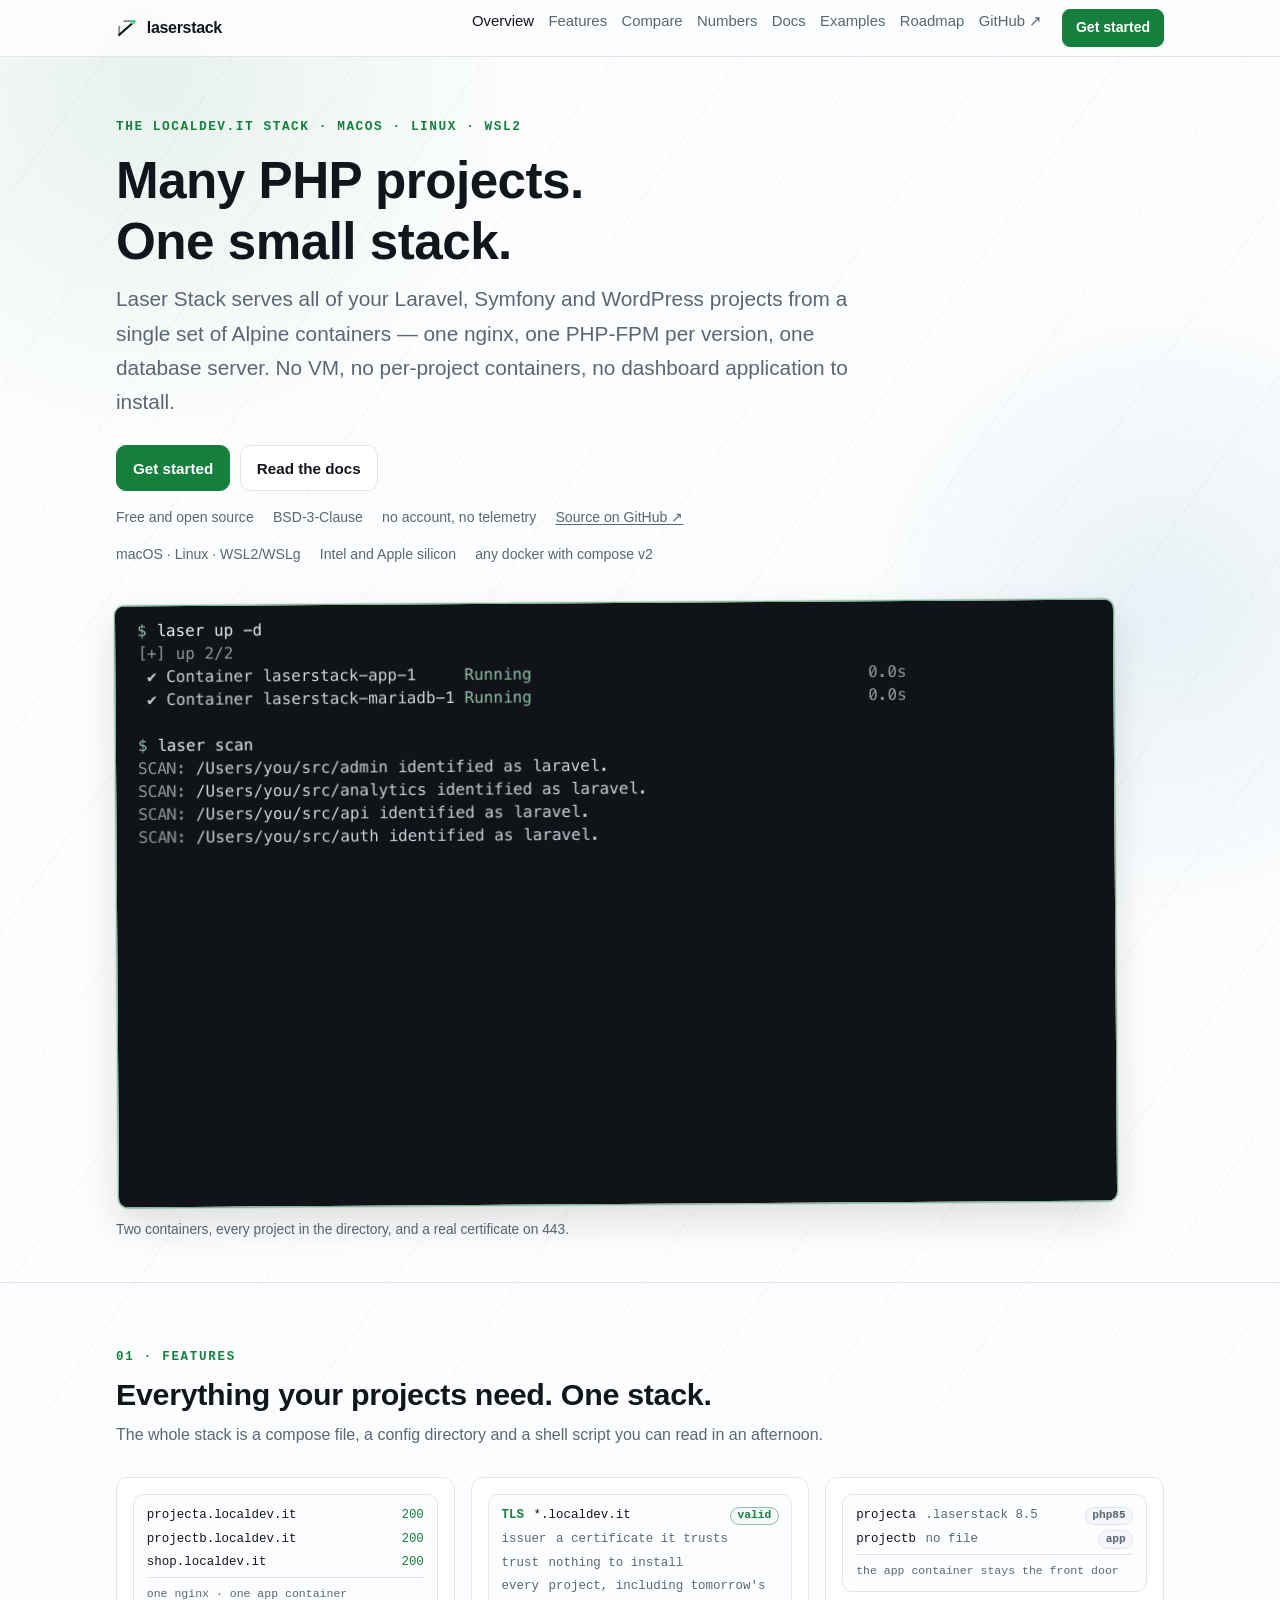
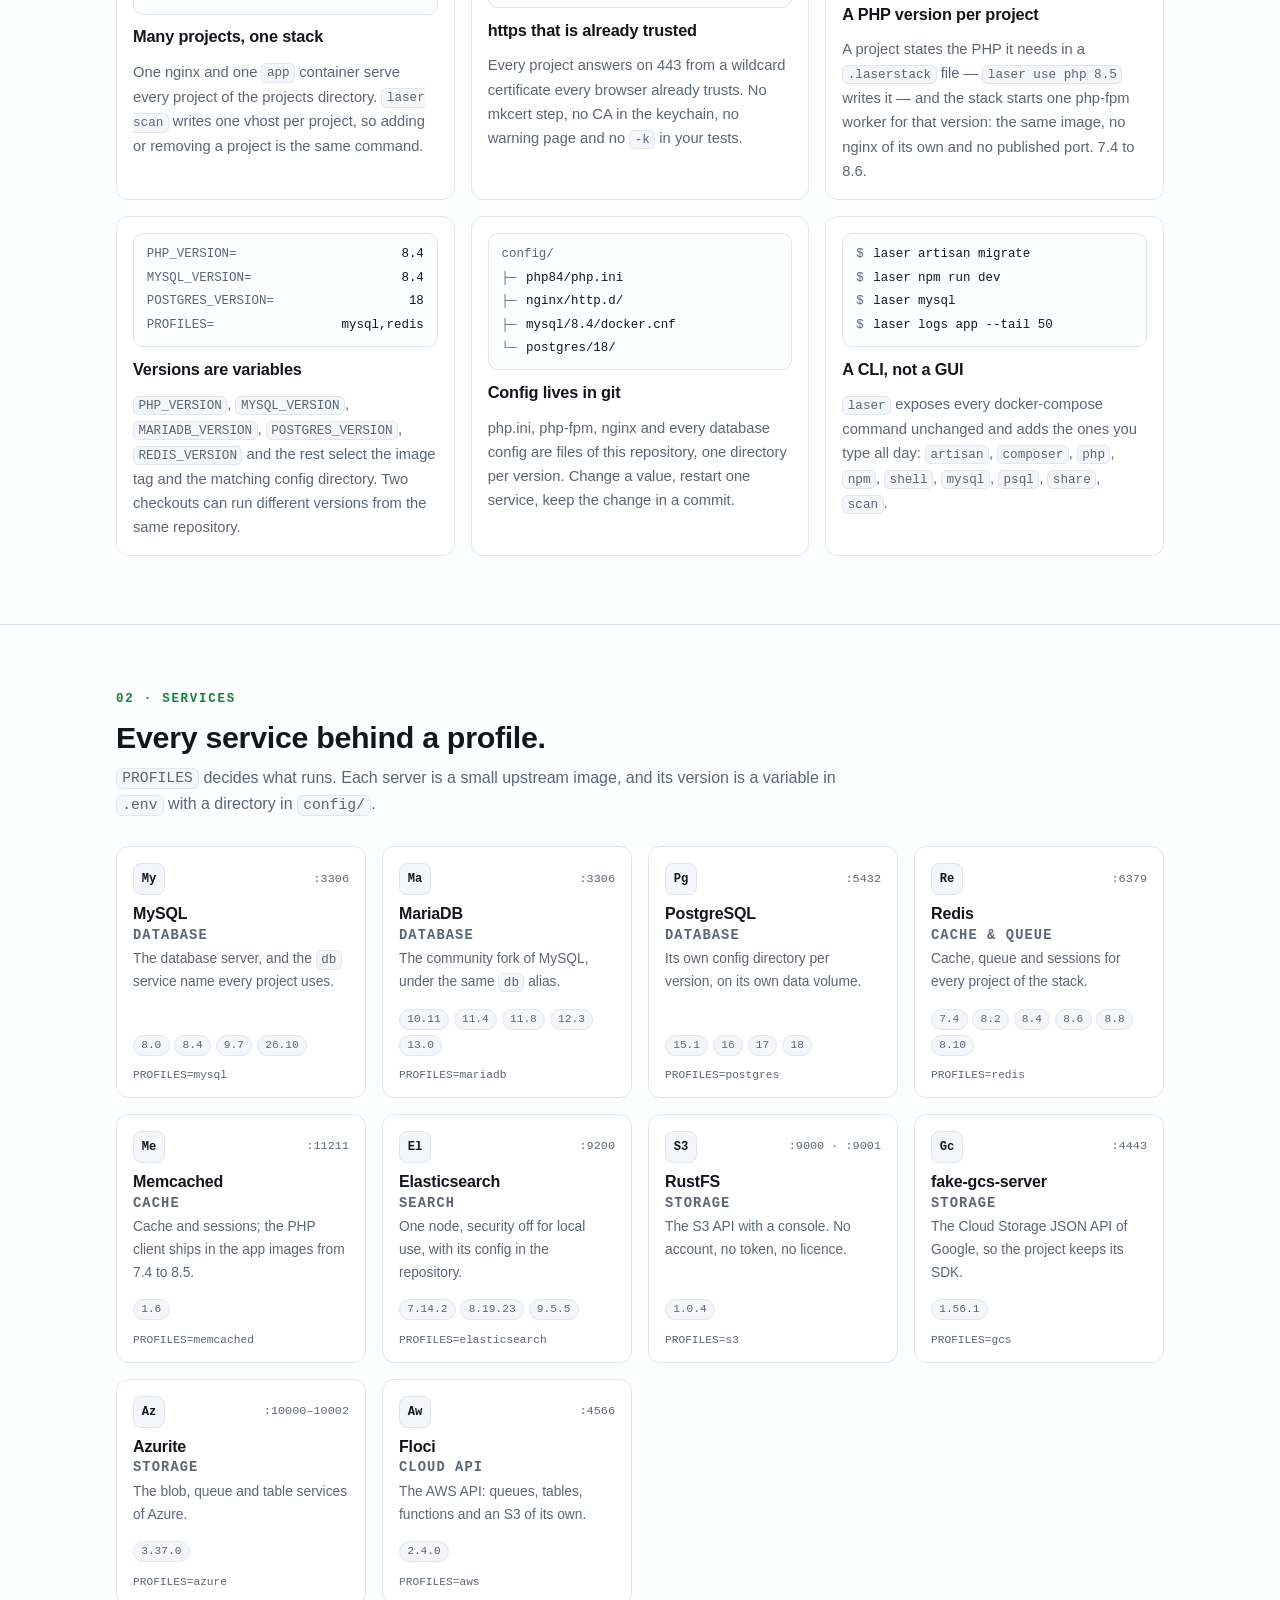
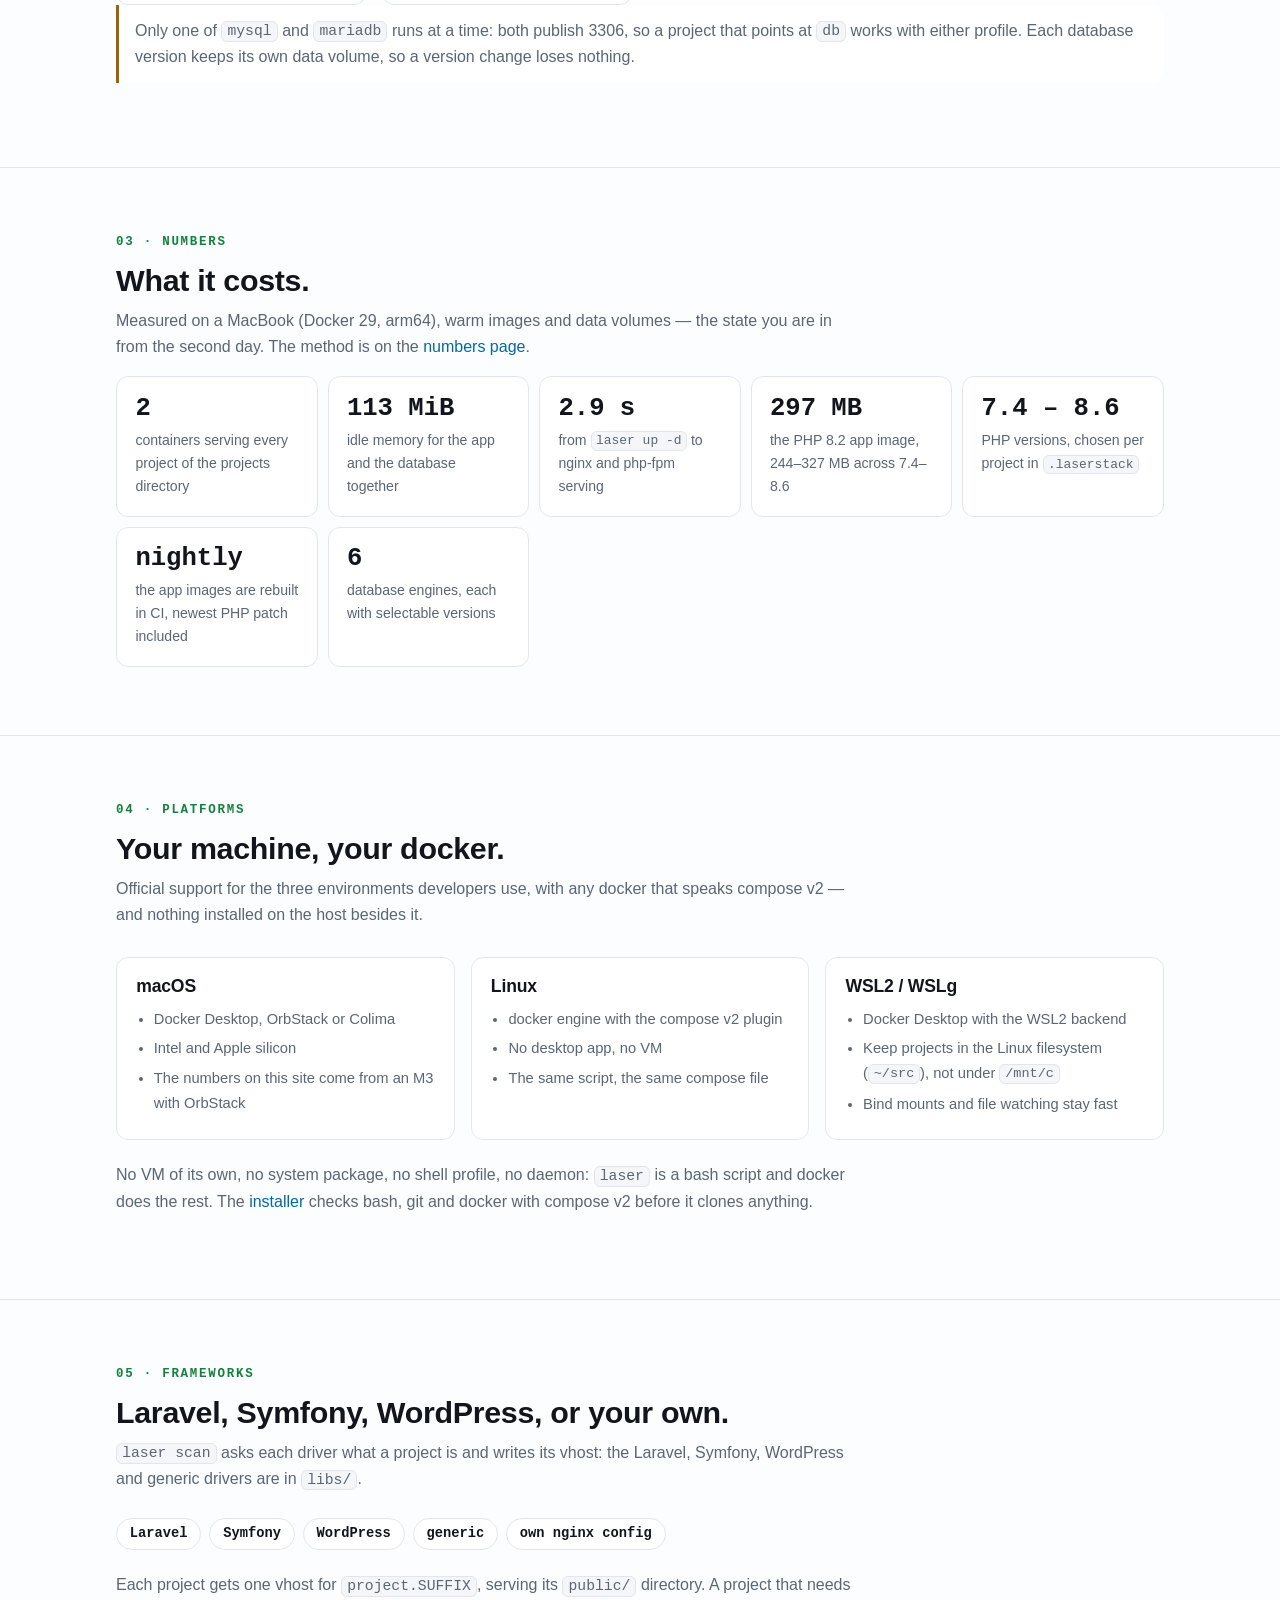
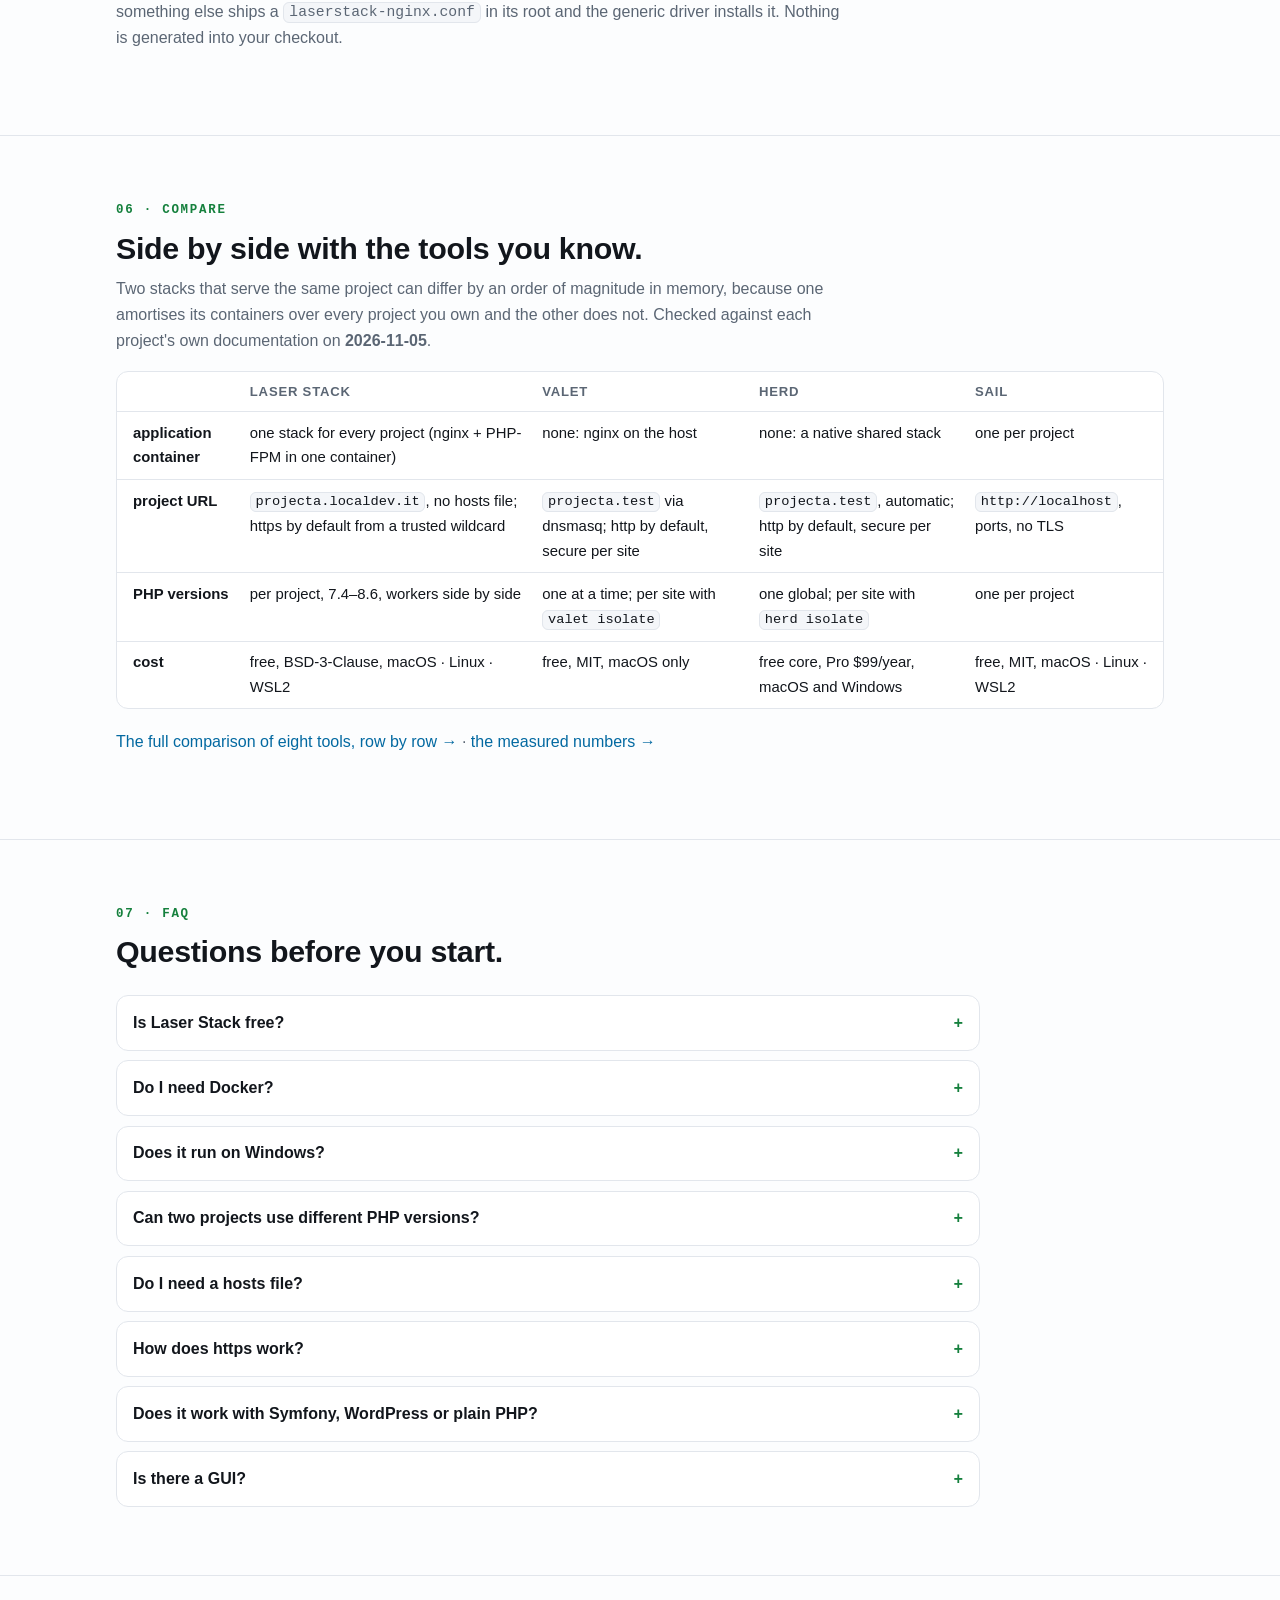
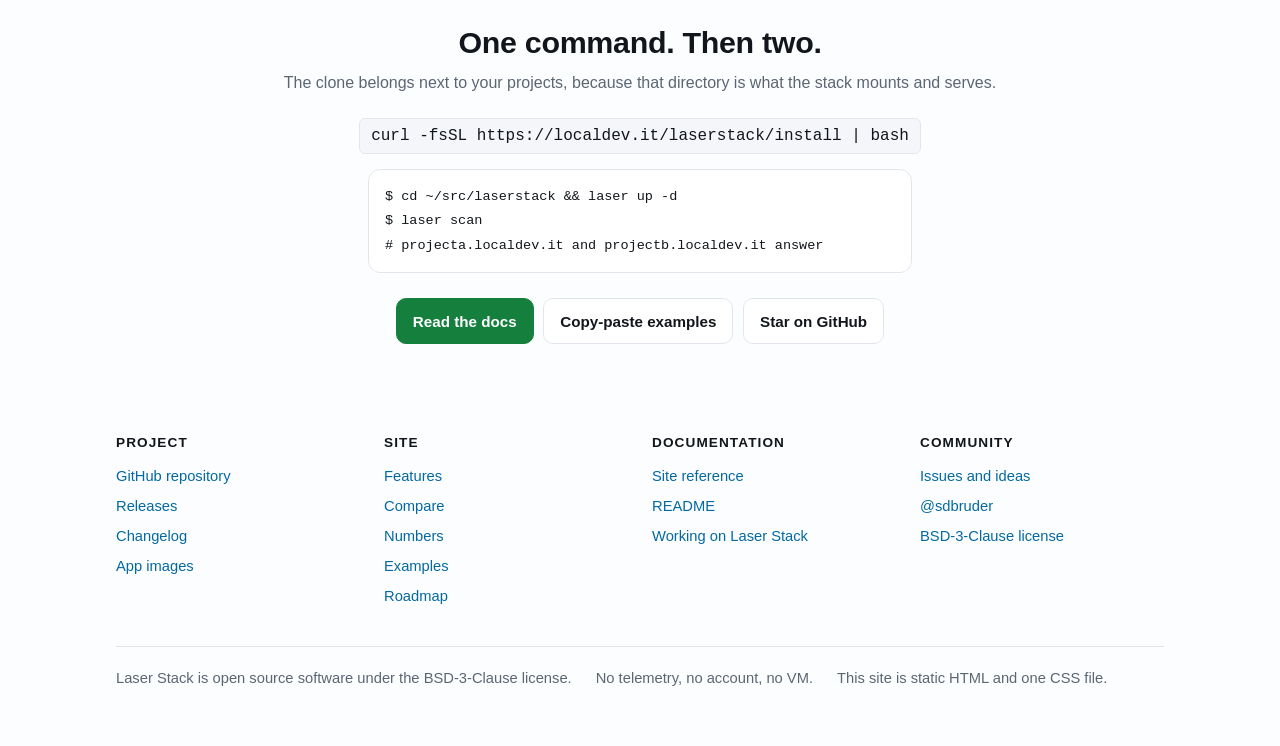
==== commit 204bfbdd: "x: post as @sdbruder, and point the site and README at it - @laserstack_sdb is unreachable: lost pas" ====
--- a/docs/index.html
+++ b/docs/index.html
@@ -400,7 +400,7 @@
     </ul></div>
     <div><h4>Community</h4><ul>
       <li><a href="https://github.com/sdbruder/laserstack/issues">Issues and ideas</a></li>
-      <li><a href="https://twitter.com/laserstack_sdb">@laserstack_sdb</a></li>
+      <li><a href="https://twitter.com/sdbruder">@sdbruder</a></li>
       <li><a href="https://github.com/sdbruder/laserstack/blob/master/LICENSE.md">BSD-3-Clause license</a></li>
     </ul></div>
   </div>
--- a/docs/style.css
+++ b/docs/style.css
@@ -243,3 +243,45 @@
 
 /* more air between the numbered landing sections */
 #features, #services, #numbers, #platforms, #drivers, #compare, #faq { padding: 4.25rem 0; }
+
+/* --- ambient background: slow glows and a drifting diagonal hatch, all
+   behind the content, off for reduced motion --- */
+html::before, html::after, body::before, body::after {
+  content: ""; position: fixed; z-index: -1; pointer-events: none; will-change: transform;
+}
+html::before {
+  width: 80vmax; height: 80vmax; left: -28vmax; top: -34vmax; border-radius: 50%;
+  background: radial-gradient(closest-side, color-mix(in srgb, var(--accent) 15%, transparent), transparent 72%);
+  animation: glow-a 16s ease-in-out infinite alternate;
+}
+html::after {
+  width: 70vmax; height: 70vmax; right: -26vmax; top: 18vh; border-radius: 50%;
+  background: radial-gradient(closest-side, color-mix(in srgb, var(--accent-2) 12%, transparent), transparent 72%);
+  animation: glow-b 20s ease-in-out infinite alternate;
+}
+body::after {
+  width: 60vmax; height: 60vmax; left: 8vw; bottom: -34vmax; border-radius: 50%;
+  background: radial-gradient(closest-side, color-mix(in srgb, var(--accent) 8%, transparent), transparent 72%);
+  animation: glow-c 24s ease-in-out infinite alternate;
+}
+body::before {
+  inset: -40vmax;
+  background-image: repeating-linear-gradient(125deg, color-mix(in srgb, var(--fg) 4.5%, transparent) 0 1px, transparent 1px 104px);
+  animation: hatch 24s linear infinite;
+}
+@keyframes glow-a { from { transform: translate3d(0, 0, 0) scale(1); } to { transform: translate3d(18vw, 14vh, 0) scale(1.28); } }
+@keyframes glow-b { from { transform: translate3d(0, 0, 0) scale(1.08); } to { transform: translate3d(-16vw, -18vh, 0) scale(.9); } }
+@keyframes glow-c { from { transform: translate3d(0, 0, 0) scale(.94); } to { transform: translate3d(15vw, -16vh, 0) scale(1.2); } }
+@keyframes hatch { from { transform: translate3d(0, 0, 0); } to { transform: translate3d(256px, 179px, 0); } }
+@media (prefers-color-scheme: light) {
+  html::before { background: radial-gradient(closest-side, color-mix(in srgb, var(--accent) 9%, transparent), transparent 72%); }
+  html::after { background: radial-gradient(closest-side, color-mix(in srgb, var(--accent-2) 8%, transparent), transparent 72%); }
+  body::after { background: radial-gradient(closest-side, color-mix(in srgb, var(--accent) 5%, transparent), transparent 72%); }
+  body::before { background-image: repeating-linear-gradient(125deg, color-mix(in srgb, var(--fg) 3.5%, transparent) 0 1px, transparent 1px 104px); }
+}
+@media (prefers-reduced-motion: reduce) {
+  html::before, html::after, body::before, body::after { animation: none; }
+}
+
+/* the header CTA and the hero buttons need light text on the darker light-mode accent */
+@media (prefers-color-scheme: light) { .btn.primary { color: #fff; } }
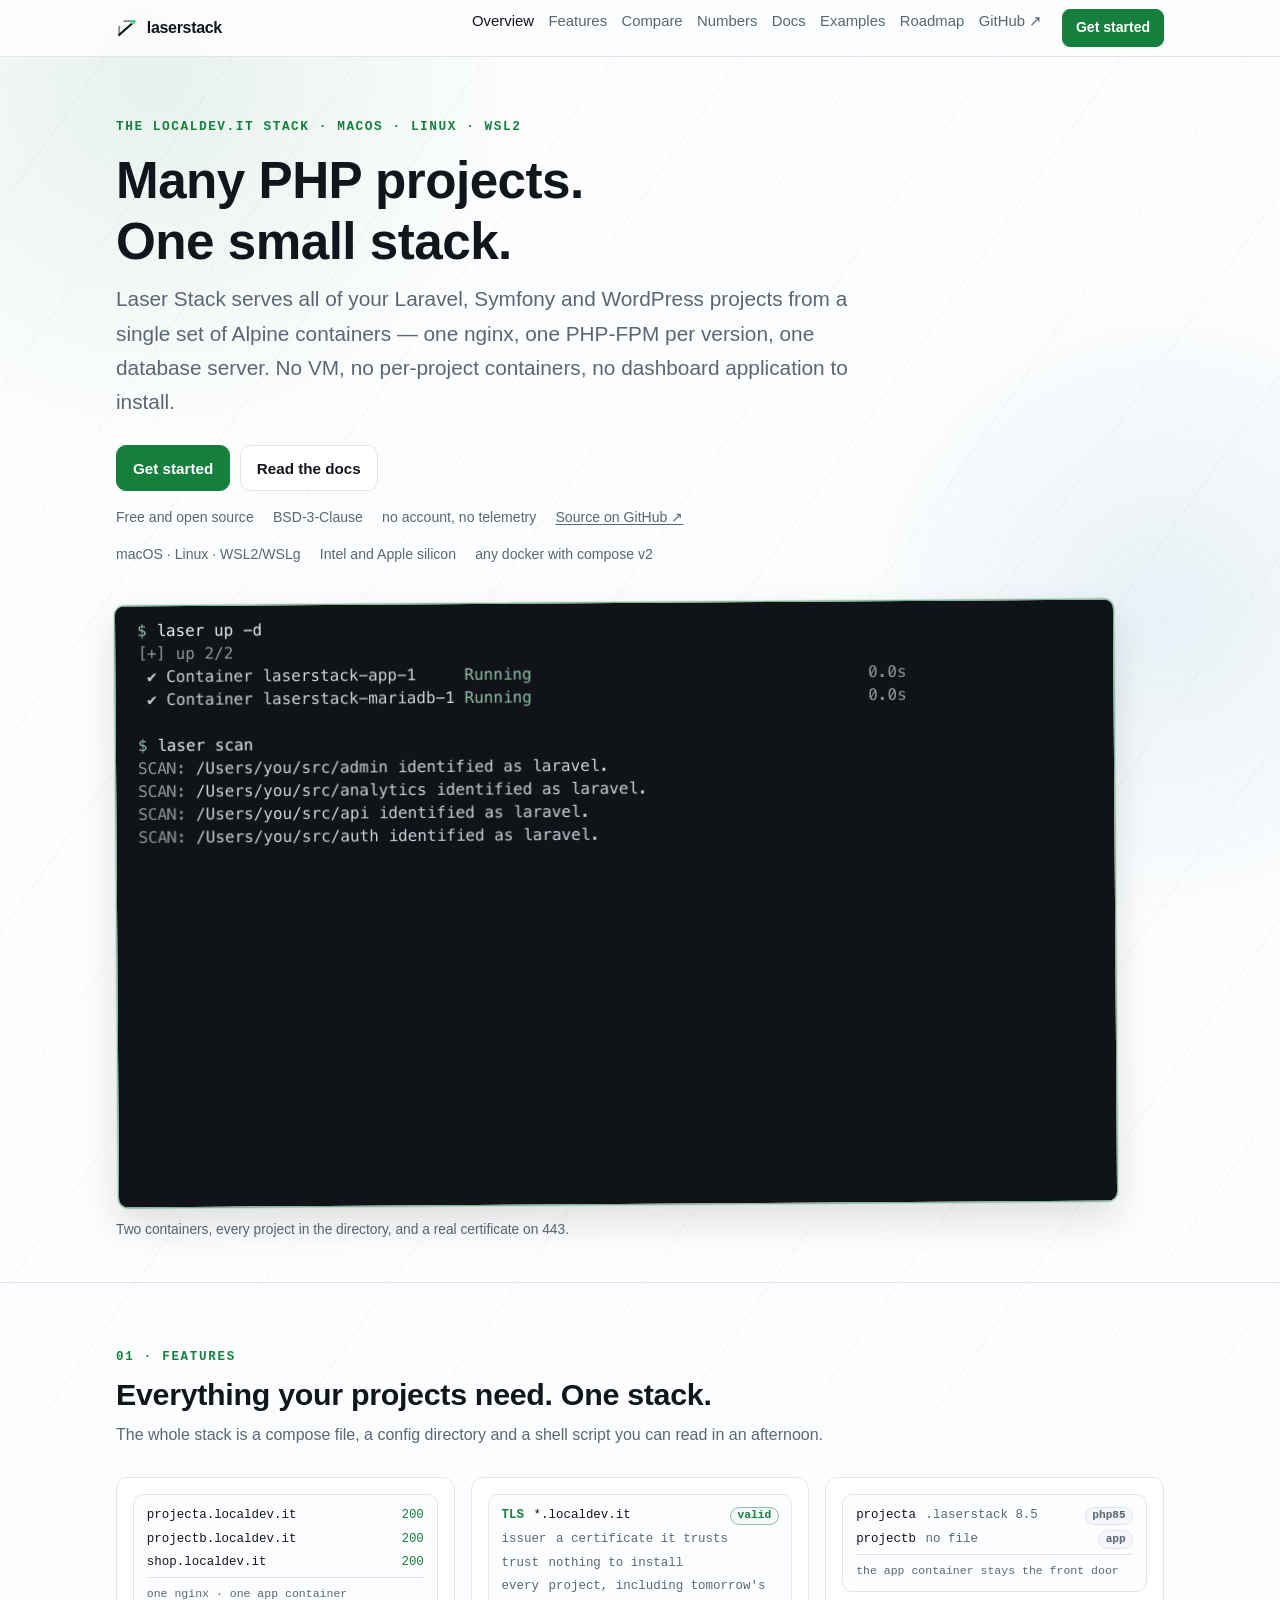
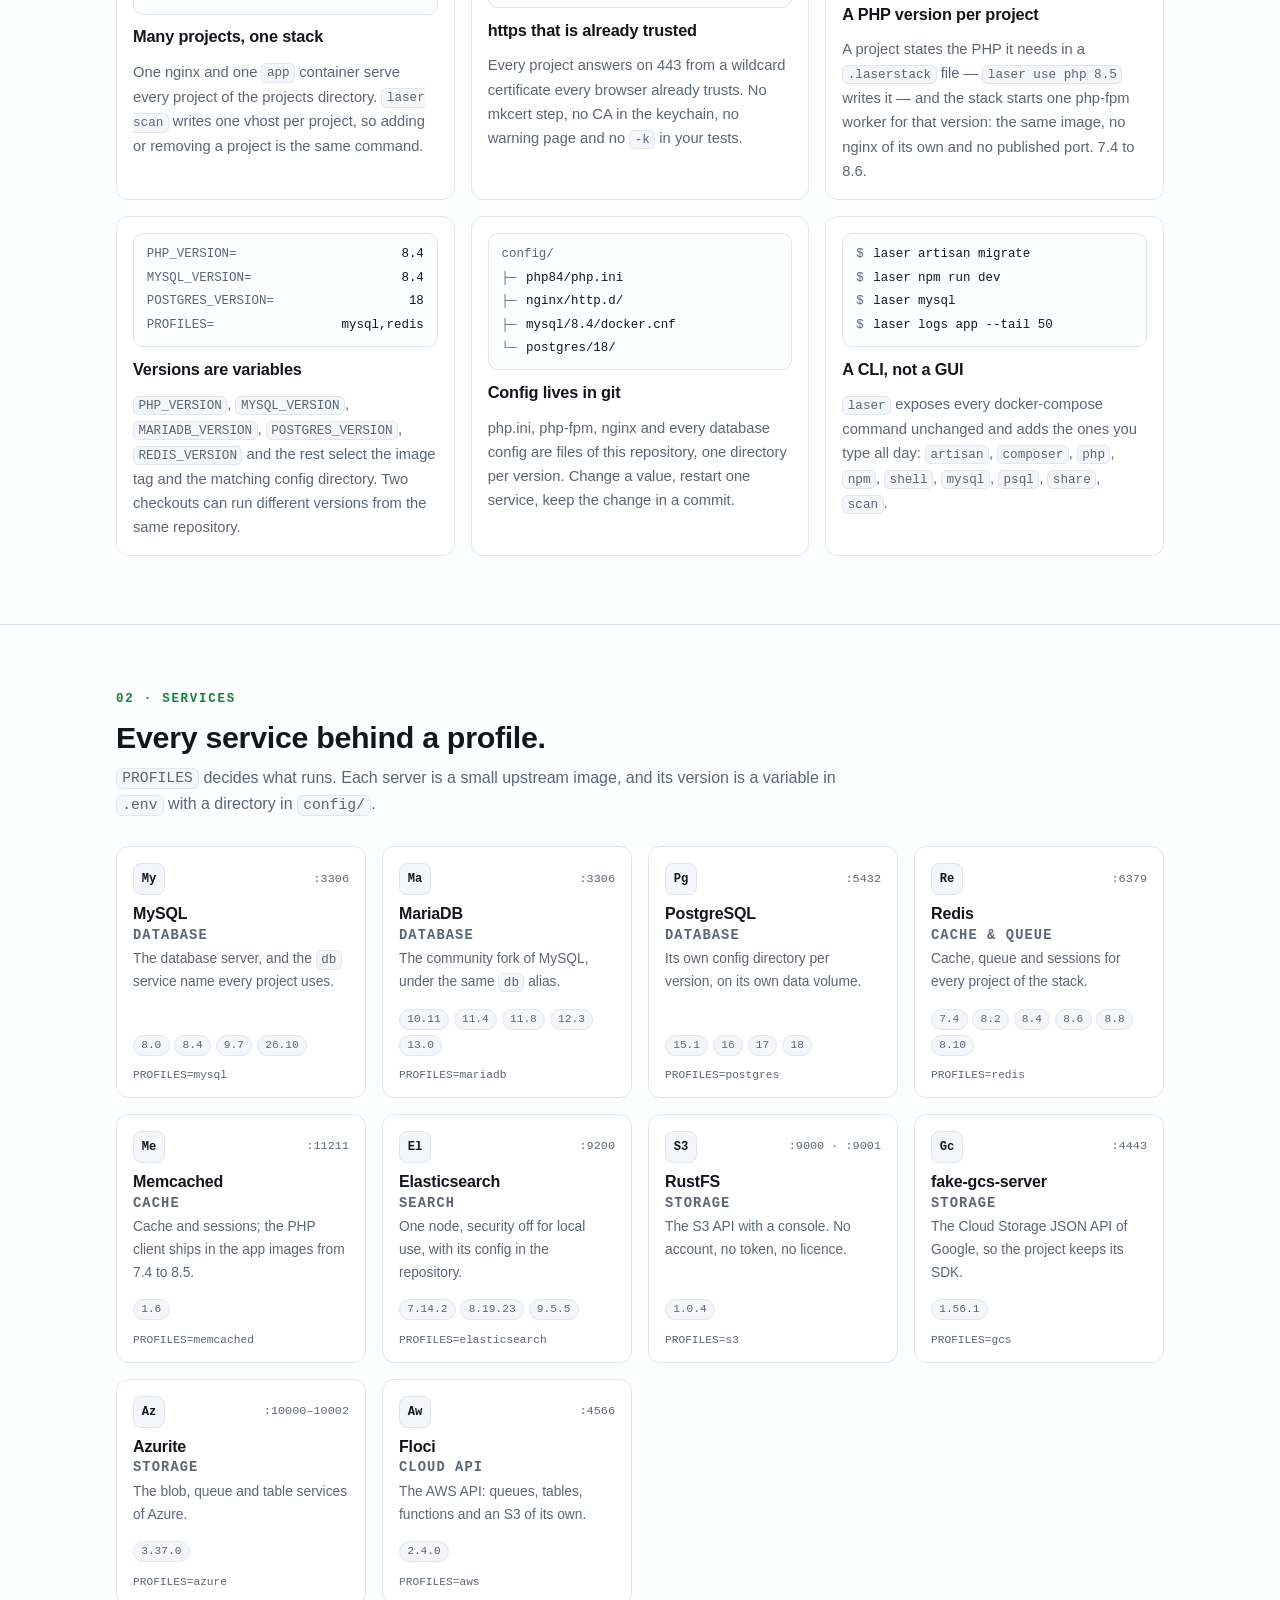
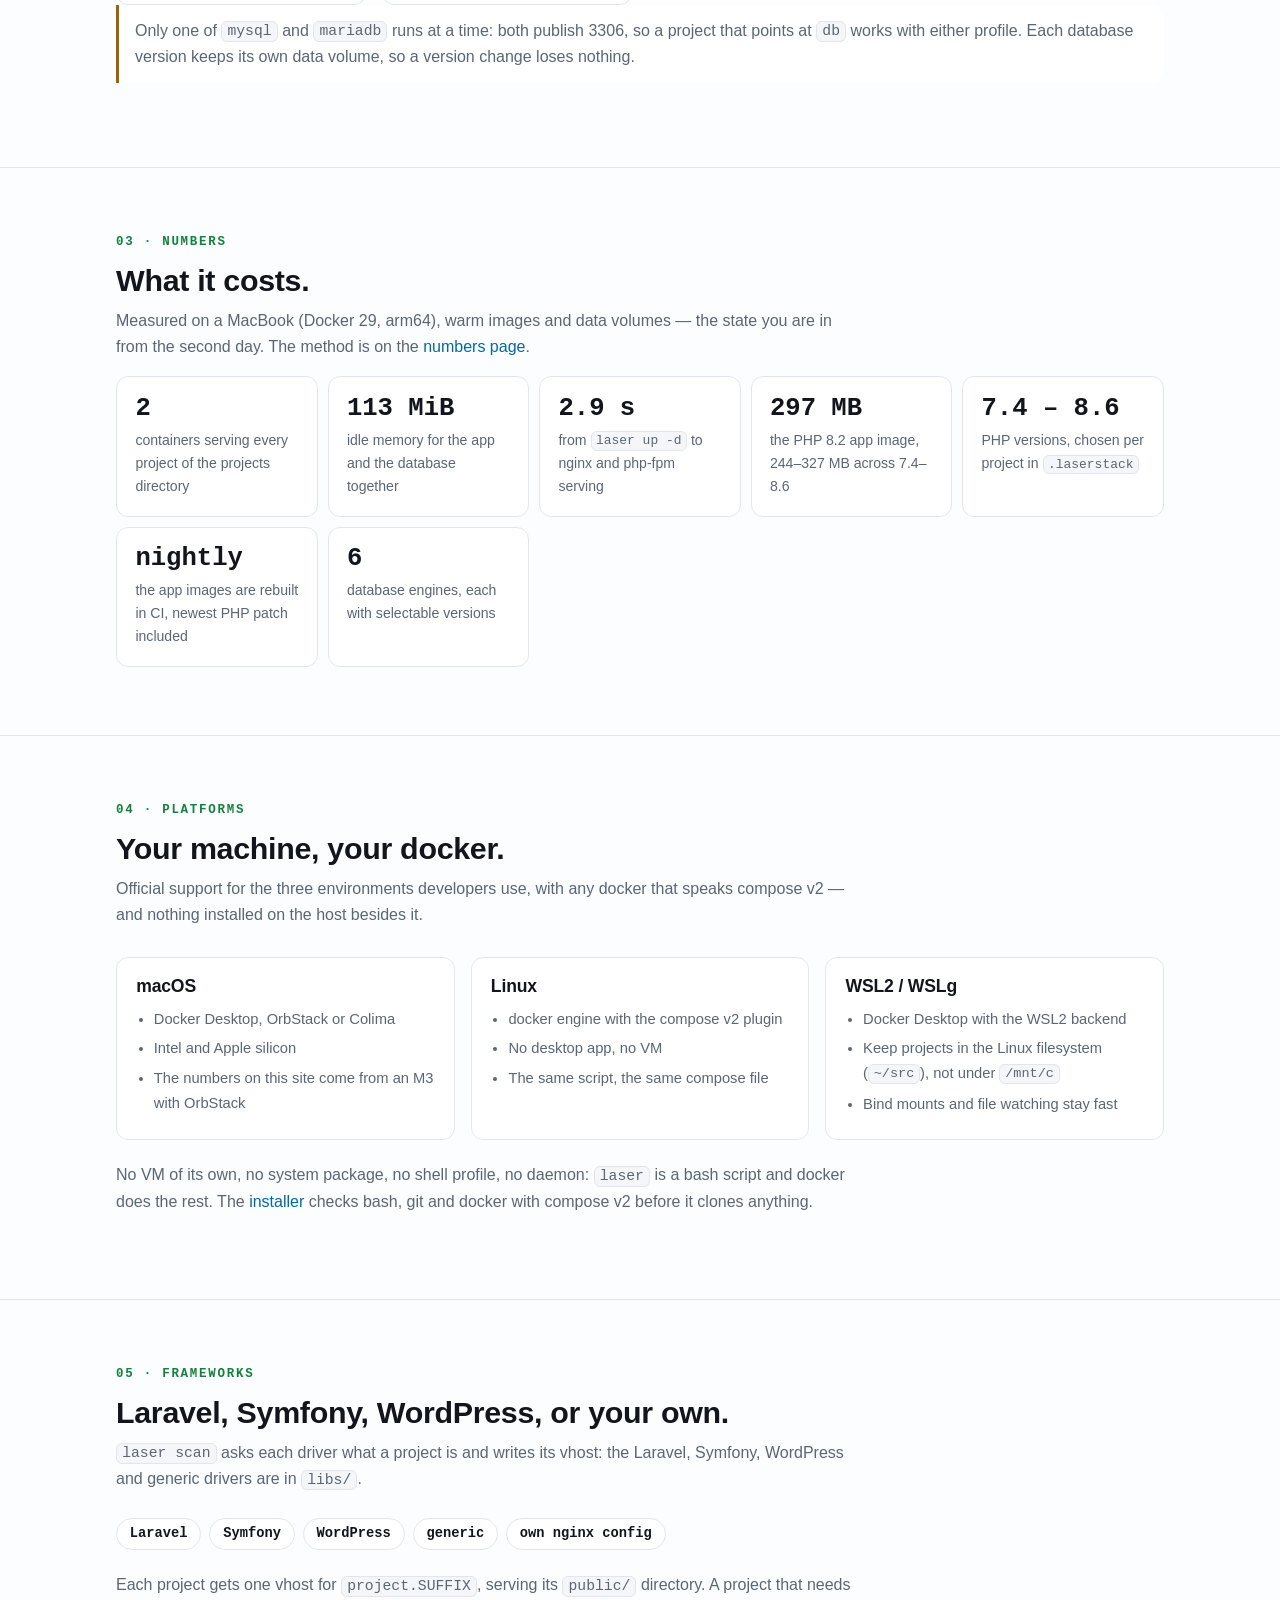
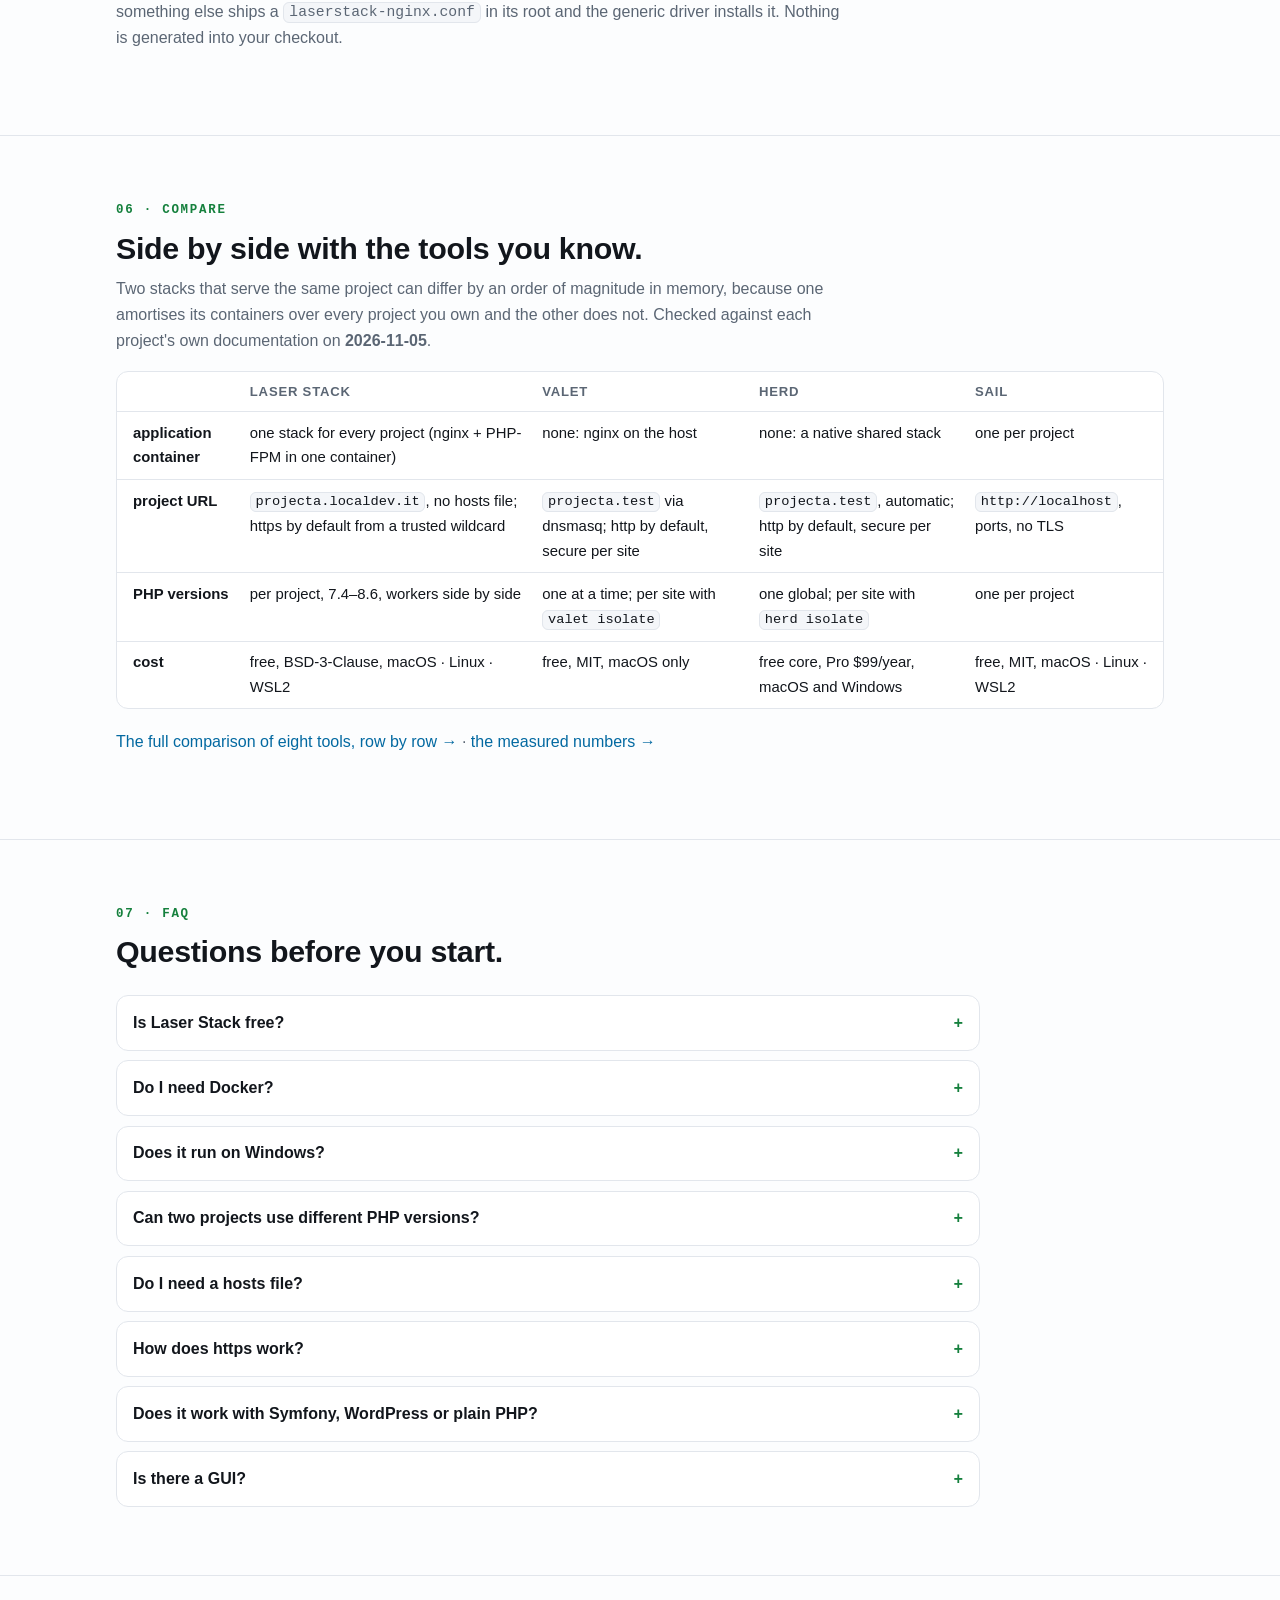
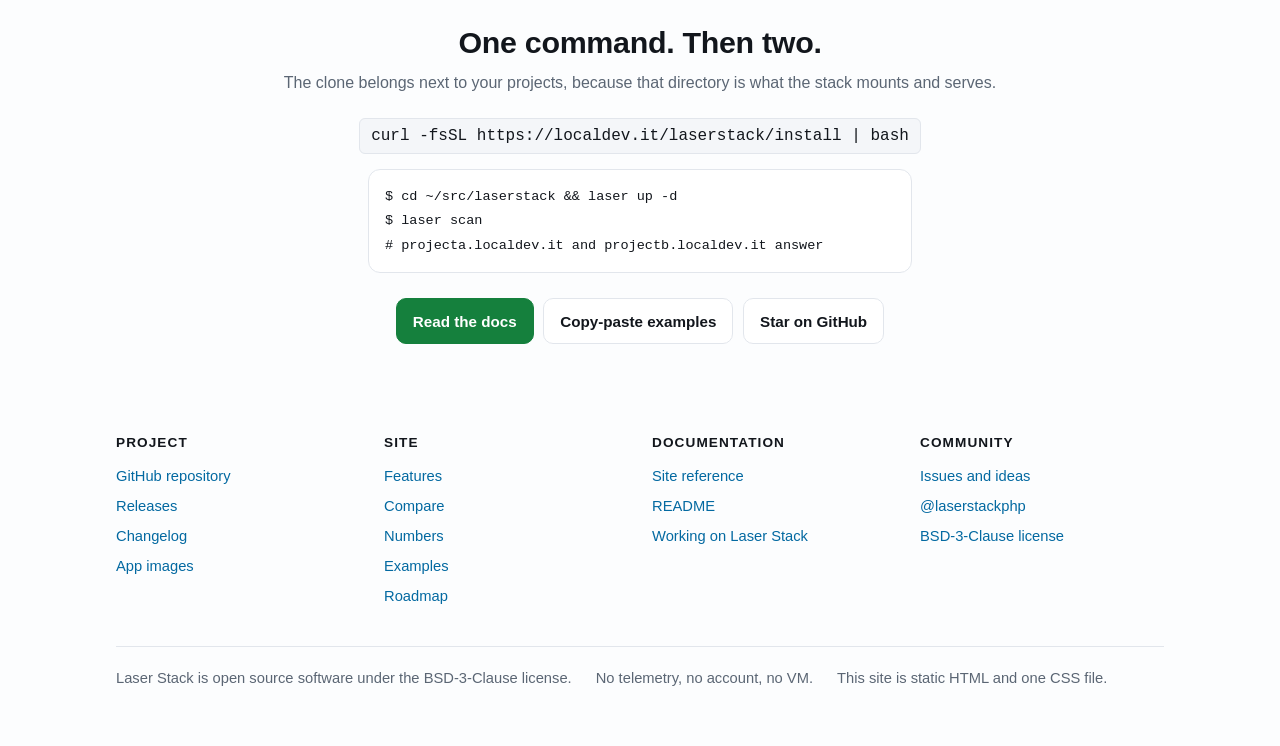
==== commit 940aa3f6: "x: a dedicated @laserstackphp account, credentials in 1Password - The cookie of the new handle lives" ====
--- a/docs/index.html
+++ b/docs/index.html
@@ -400,7 +400,7 @@
     </ul></div>
     <div><h4>Community</h4><ul>
       <li><a href="https://github.com/sdbruder/laserstack/issues">Issues and ideas</a></li>
-      <li><a href="https://twitter.com/sdbruder">@sdbruder</a></li>
+      <li><a href="https://twitter.com/laserstackphp">@laserstackphp</a></li>
       <li><a href="https://github.com/sdbruder/laserstack/blob/master/LICENSE.md">BSD-3-Clause license</a></li>
     </ul></div>
   </div>
